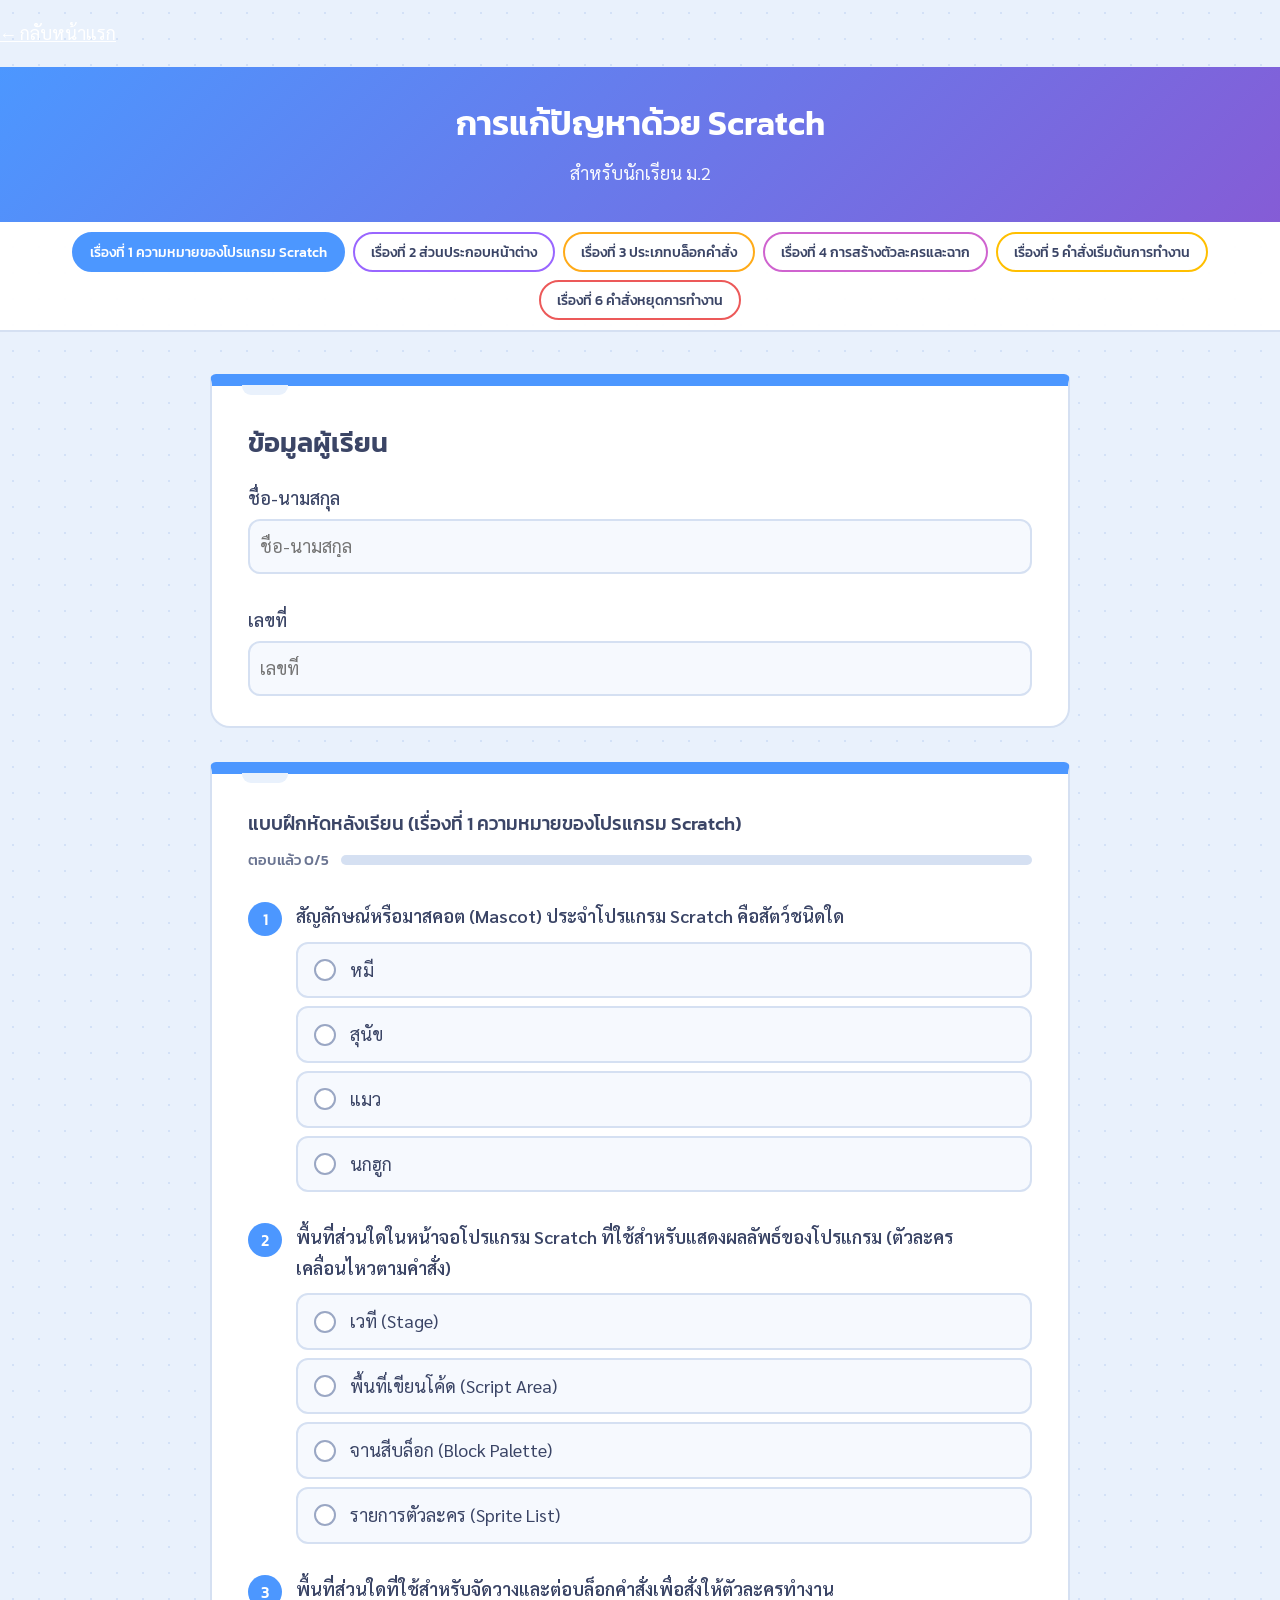
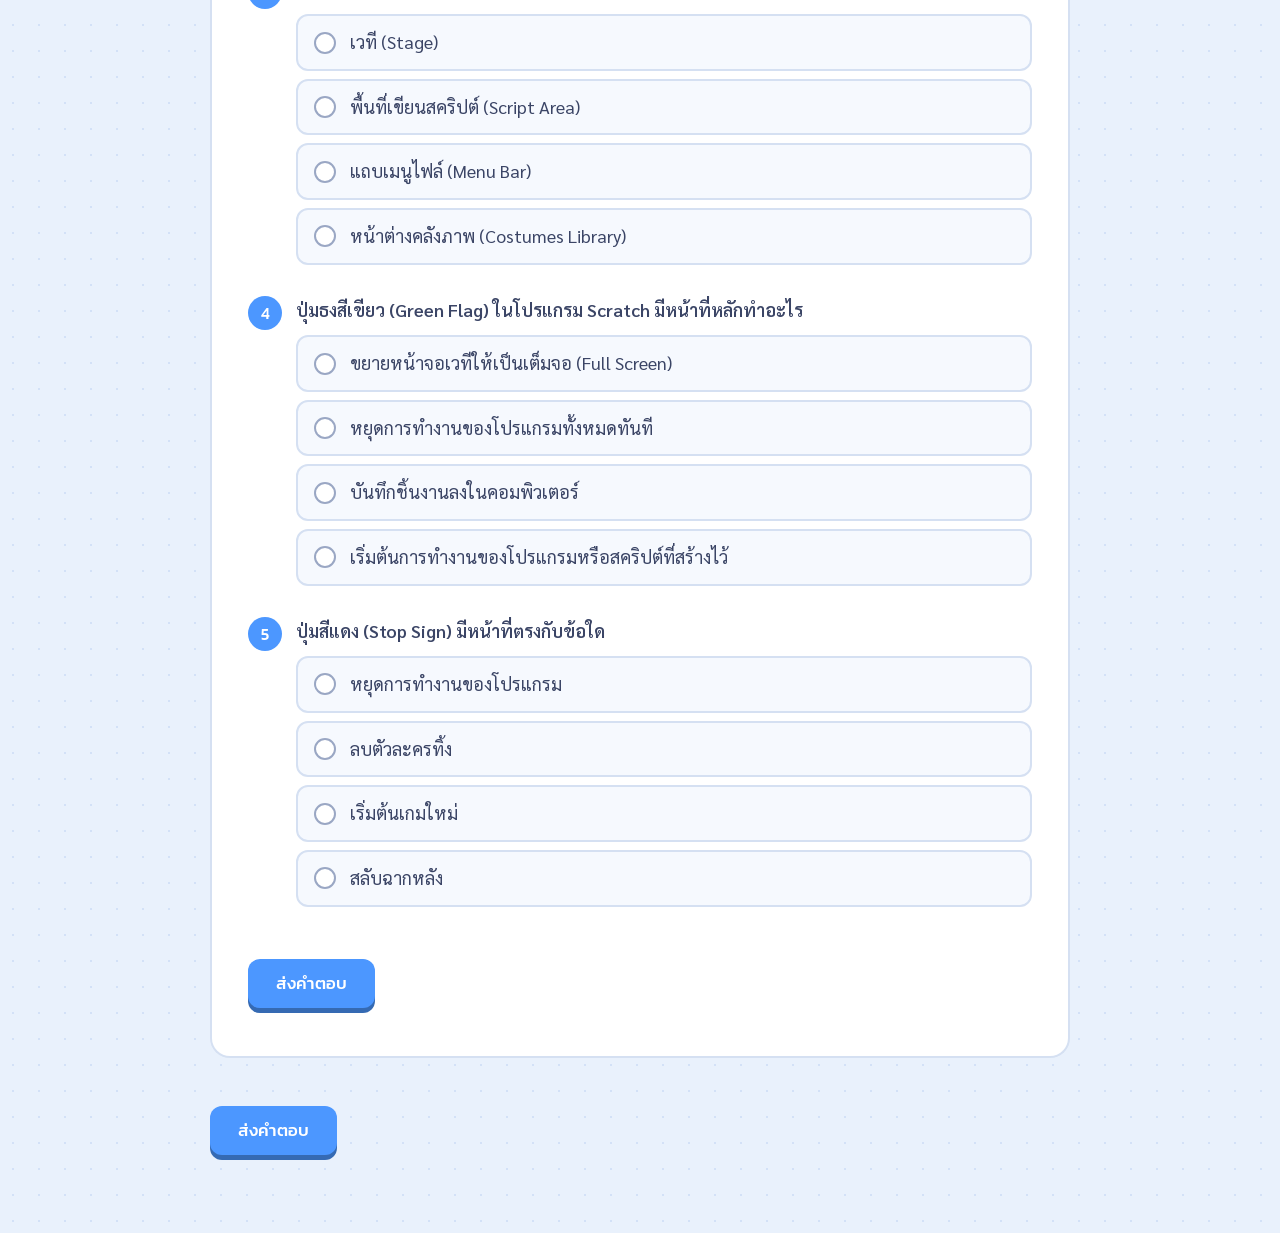
==== lesson.html @ c3e63d0b "Update lesson.html" ====
<!DOCTYPE html>
<html lang="th">
<head>
<meta charset="UTF-8">
<meta name="viewport" content="width=device-width, initial-scale=1.0">
<title>บทเรียน Scratch (เรื่องที่ 1-6)</title>
<link rel="stylesheet" href="scratch.css">
<p><a href="index.html" style="color:#fff">← กลับหน้าแรก</a></p>  
</head>
<body>

    
<header>
<h1>การแก้ปัญหาด้วย Scratch</h1>
<p>สำหรับนักเรียน ม.2 </p>
</header>

<div class="unit-nav" id="unitNav">
    <button class="unit-btn active" onclick="switchUnit(1)">เรื่องที่ 1 ความหมายของโปรแกรม Scratch</button>
    <button class="unit-btn" onclick="switchUnit(2)">เรื่องที่ 2 ส่วนประกอบหน้าต่าง</button>
    <button class="unit-btn" onclick="switchUnit(3)">เรื่องที่ 3 ประเภทบล็อกคำสั่ง</button>
    <button class="unit-btn" onclick="switchUnit(4)">เรื่องที่ 4 การสร้างตัวละครและฉาก</button>
    <button class="unit-btn" onclick="switchUnit(5)">เรื่องที่ 5 คำสั่งเริ่มต้นการทำงาน</button>
    <button class="unit-btn" onclick="switchUnit(6)">เรื่องที่ 6 คำสั่งหยุดการทำงาน</button>
</div>

<div class="container">
    <div class="card">
        <h2>ข้อมูลผู้เรียน</h2>
        <label>ชื่อ-นามสกุล</label>
        <input id="name" type="text" placeholder="ชื่อ-นามสกุล" style="width:100%;padding:10px;box-sizing:border-box;">
        <br><br>
        <label>เลขที่</label>
        <input id="number" type="number" placeholder="เลขที่" style="width:100%;padding:10px;box-sizing:border-box;">
    </div>
    
    <!-- ================= เนื้อหาบทเรียน ================= -->
    <div class="card" id="u1lesson" style="display:none;">
    <h2>เรื่องที่ 1 ความหมายของโปรแกรม Scratch</h2>
    <h3>1.1 ความหมายของโปรแกรม Scratch</h3>
    <p>Scratch (สแครทช์) คือ ภาษาโปรแกรมในรูปแบบบล็อกคำสั่ง (Block-based Programming) ที่พัฒนาโดย MIT Media Lab เหมาะสำหรับการเรียนรู้การเขียนโปรแกรมขั้นพื้นฐาน ผู้เรียนสามารถลากและวางบล็อกคำสั่งมาต่อกันเพื่อสร้างเกม ภาพเคลื่อนไหว นิทาน หรือดนตรีได้อย่างง่ายดายโดยไม่ต้องพิมพ์โค้ดคำสั่งที่ซับซ้อน</p>

    <h3>1.2 ส่วนประกอบหลักของหน้าจอ Scratch</h3>
    <p>เมื่อเข้าสู่โปรแกรม Scratch หน้าจอการทำงานหลักจะแบ่งออกเป็นส่วนสำคัญ ดังนี้:</p>
    <ul>
        <li><strong>Block Palette (จานสีบล็อก):</strong> แหล่งรวมบล็อกคำสั่งตามหมวดหมู่สีต่างๆ เช่น การเคลื่อนไหว รูปร่าง เสียง เหตุการณ์ และการควบคุม</li>
        <li><strong>Script Area (พื้นที่เขียนสคริปต์):</strong> พื้นที่สำหรับนำบล็อกคำสั่งมาวางต่อกันเพื่อสร้างชุดคำสั่งให้ตัวละครทำงาน</li>
        <li><strong>Stage (เวที):</strong> พื้นที่แสดงผลลัพธ์การทำงานของโปรแกรมตามโค้ดที่เราเขียนไว้</li>
        <li><strong>Sprite List (รายการตัวละคร):</strong> ส่วนแสดงตัวละครทั้งหมดที่ใช้งานอยู่ในโปรเจกต์ สามารถเพิ่ม ลบ หรือเลือกตัวละครเพื่อเขียนโค้ดได้</li>
    </ul>

    <h3>1.3 แนวคิดพื้นฐานในการใช้งาน</h3>
    <p>การสั่งให้ตัวละคร (Sprite) ทำงานใน Scratch เริ่มต้นจากการเลือกตัวละครและฉากหลัง จากนั้นลากบล็อกเหตุการณ์ (Events) เช่น <code>When [Green Flag] Clicked</code> มาวางเป็นจุดเริ่มต้น และนำบล็อกคำสั่งการกระทำอื่นๆ มาต่อด้านล่าง เพื่อให้โปรแกรมรันเมื่อคลิกที่ธงเขียว</p>
    </div>

    <div class="card" id="u1lesson2" style="display:none;">
    <h3>สื่อวิดีโอประกอบบทเรียน</h3>
    <p>ศึกษาเพิ่มเติมเกี่ยวกับการทำความรู้จักโปรแกรม Scratch จากวิดีโอด้านล่างนี้</p>
    <p>แถบเมนู</p>    
    <iframe width="100%" height="315" src="https://drive.google.com/file/d/1Imt_7iwK6FMS3oG3ZxiDhzzlTr-MvxZa/preview" frameborder="0" allowfullscreen></iframe>
    <p>เวที</p>
    <iframe width="100%" height="315" src="https://drive.google.com/file/d/1digzezHLLA-vFRR8dt9nXIqUPwrgjTnu/preview" frameborder="0" allowfullscreen></iframe>    
    <br><br>
    <button onclick="finishLesson(1)">เรียนจบแล้ว ไปทำแบบฝึกหัดหลังเรียน</button>
    </div>
    <!-- เรื่องที่ 1 -->
    <div id="unit1-content" class="unit-section active">
        <div class="card">
            <h3>แบบฝึกหัดหลังเรียน (เรื่องที่ 1 ความหมายของโปรแกรม Scratch)</h3>
    <p>1. สัญลักษณ์หรือมาสคอต (Mascot) ประจำโปรแกรม Scratch คือสัตว์ชนิดใด</p>
    <input type="radio" name="u1pre1" value="0"> หมี <br>
    <input type="radio" name="u1pre1" value="0"> สุนัข <br>
    <input type="radio" name="u1pre1" value="1"> แมว <br>
    <input type="radio" name="u1pre1" value="0"> นกฮูก <br>

    <p>2. พื้นที่ส่วนใดในหน้าจอโปรแกรม Scratch ที่ใช้สำหรับแสดงผลลัพธ์ของโปรแกรม (ตัวละครเคลื่อนไหวตามคำสั่ง)</p>
    <input type="radio" name="u1pre2" value="1"> เวที (Stage)<br>
    <input type="radio" name="u1pre2" value="0"> พื้นที่เขียนโค้ด (Script Area)<br>
    <input type="radio" name="u1pre2" value="0"> จานสีบล็อก (Block Palette)<br>
    <input type="radio" name="u1pre2" value="0"> รายการตัวละคร (Sprite List)<br>

    <p>3. พื้นที่ส่วนใดที่ใช้สำหรับจัดวางและต่อบล็อกคำสั่งเพื่อสั่งให้ตัวละครทำงาน</p>
    <input type="radio" name="u1pre3" value="0"> เวที (Stage)<br>
    <input type="radio" name="u1pre3" value="1"> พื้นที่เขียนสคริปต์ (Script Area)<br>
    <input type="radio" name="u1pre3" value="0"> แถบเมนูไฟล์ (Menu Bar)<br>
    <input type="radio" name="u1pre3" value="0"> หน้าต่างคลังภาพ (Costumes Library)<br>

    <p>4. ปุ่มธงสีเขียว (Green Flag) ในโปรแกรม Scratch มีหน้าที่หลักทำอะไร</p>
    <input type="radio" name="u1pre4" value="0"> ขยายหน้าจอเวทีให้เป็นเต็มจอ (Full Screen)<br>
    <input type="radio" name="u1pre4" value="0"> หยุดการทำงานของโปรแกรมทั้งหมดทันที<br>
    <input type="radio" name="u1pre4" value="0"> บันทึกชิ้นงานลงในคอมพิวเตอร์<br>
    <input type="radio" name="u1pre4" value="1"> เริ่มต้นการทำงานของโปรแกรมหรือสคริปต์ที่สร้างไว้<br>

    <p>5. ปุ่มสีแดง (Stop Sign) มีหน้าที่ตรงกับข้อใด</p>
    <input type="radio" name="u1pre5" value="1"> หยุดการทำงานของโปรแกรม<br>
    <input type="radio" name="u1pre5" value="0"> ลบตัวละครทิ้ง<br>
    <input type="radio" name="u1pre5" value="0"> เริ่มต้นเกมใหม่<br>
    <input type="radio" name="u1pre5" value="0"> สลับฉากหลัง<br>

    <br>
    <button onclick="pretest(1)">ส่งคำตอบ</button>
    <p id="u1preScore" class="result"></p>
    </div>

    <!-- ================= แบบประเมินความพึงพอใจ ================= -->
    <div class="card" id="u1survey" style="display:none;">
    <h3>แบบประเมินความพึงพอใจ</h3>
    <section>
    <h2>แบบประเมินความพึงพอใจของนักเรียน</h2>
    <form>
    <p>1. เนื้อหา บทเรียน หรือกิจกรรมบนเว็บไซต์มีความถูกต้อง ชัดเจน และตรงตามวัตถุประสงค์การเรียนรู้</p>
    <label><input type="radio" name="u1q1" value="5"> มากที่สุด</label><br>
    <label><input type="radio" name="u1q1" value="4"> มาก</label><br>
    <label><input type="radio" name="u1q1" value="3"> ปานกลาง</label><br>
    <label><input type="radio" name="u1q1" value="2"> น้อย</label><br>
    <label><input type="radio" name="u1q1" value="1"> น้อยที่สุด</label>

    <p>2. ภาษาและเนื้อหามีความเหมาะสมกับระดับชั้นของผู้เรียน</p>
    <label><input type="radio" name="u1q2" value="5"> มากที่สุด</label><br>
    <label><input type="radio" name="u1q2" value="4"> มาก</label><br>
    <label><input type="radio" name="u1q2" value="3"> ปานกลาง</label><br>
    <label><input type="radio" name="u1q2" value="2"> น้อย</label><br>
    <label><input type="radio" name="u1q2" value="1"> น้อยที่สุด</label>

    <p>3. การเรียงลำดับเนื้อหาหรือขั้นตอนบทเรียนมีความต่อเนื่อง เข้าใจง่าย ไม่สับสน</p>
    <label><input type="radio" name="u1q3" value="5"> มากที่สุด</label><br>
    <label><input type="radio" name="u1q3" value="4"> มาก</label><br>
    <label><input type="radio" name="u1q3" value="3"> ปานกลาง</label><br>
    <label><input type="radio" name="u1q3" value="2"> น้อย</label><br>
    <label><input type="radio" name="u1q3" value="1"> น้อยที่สุด</label>

    <p>4. หน้าตาเว็บไซต์ (UI) มีความสวยงาม สีสันสบายตา และดึงดูดความสนใจ</p>
    <label><input type="radio" name="u1q4" value="5"> มากที่สุด</label><br>
    <label><input type="radio" name="u1q4" value="4"> มาก</label><br>
    <label><input type="radio" name="u1q4" value="3"> ปานกลาง</label><br>
    <label><input type="radio" name="u1q4" value="2"> น้อย</label><br>
    <label><input type="radio" name="u1q4" value="1"> น้อยที่สุด</label>

    <p>5. ขนาดและรูปแบบตัวอักษรมีความอ่านง่าย ชัดเจน ทุกอุปกรณ์</p>
    <label><input type="radio" name="u1q5" value="5"> มากที่สุด</label><br>
    <label><input type="radio" name="u1q5" value="4"> มาก</label><br>
    <label><input type="radio" name="u1q5" value="3"> ปานกลาง</label><br>
    <label><input type="radio" name="u1q5" value="2"> น้อย</label><br>
    <label><input type="radio" name="u1q5" value="1"> น้อยที่สุด</label>
        
    <p>6. เมนู ปุ่มกด และลิงก์ต่างๆ ใช้งานง่าย ไม่ซับซ้อน และตอบสนองได้ดี</p>
    <label><input type="radio" name="u1q6" value="5"> มากที่สุด</label><br>
    <label><input type="radio" name="u1q6" value="4"> มาก</label><br>
    <label><input type="radio" name="u1q6" value="3"> ปานกลาง</label><br>
    <label><input type="radio" name="u1q6" value="2"> น้อย</label><br>
    <label><input type="radio" name="u1q6" value="1"> น้อยที่สุด</label>
        
    <p>7. เว็บไซต์โหลดหน้าจอได้เร็ว ลิงก์ไม่เสีย วิดีโอ/สื่อต่างๆ เล่นได้ปกติ ไม่มีอาการกระตุกหรือค้าง</p>
    <label><input type="radio" name="u1q7" value="5"> มากที่สุด</label><br>
    <label><input type="radio" name="u1q7" value="4"> มาก</label><br>
    <label><input type="radio" name="u1q7" value="3"> ปานกลาง</label><br>
    <label><input type="radio" name="u1q7" value="2"> น้อย</label><br>
    <label><input type="radio" name="u1q7" value="1"> น้อยที่สุด</label>
        
    <p>8. เว็บไซต์หรือกิจกรรมช่วยกระตุ้นความอยากเรียนรู้และทำให้ผู้เรียนสนุกสนาน</p>
    <label><input type="radio" name="u1q8" value="5"> มากที่สุด</label><br>
    <label><input type="radio" name="u1q8" value="4"> มาก</label><br>
    <label><input type="radio" name="u1q8" value="3"> ปานกลาง</label><br>
    <label><input type="radio" name="u1q8" value="2"> น้อย</label><br>
    <label><input type="radio" name="u1q8" value="1"> น้อยที่สุด</label>
        
    <p>9. ช่วยส่งเสริมทักษะการแก้ปัญหา การคิดเชิงคำนวณ หรือทักษะตามเป้าหมายของบทเรียน</p>
    <label><input type="radio" name="u1q9" value="5"> มากที่สุด</label><br>
    <label><input type="radio" name="u1q9" value="4"> มาก</label><br>
    <label><input type="radio" name="u1q9" value="3"> ปานกลาง</label><br>
    <label><input type="radio" name="u1q9" value="2"> น้อย</label><br>
    <label><input type="radio" name="u1q9" value="1"> น้อยที่สุด</label>
        
    <p>10. สามารถนำความรู้หรือทักษะที่ได้จากเว็บไซต์นี้ไปต่อยอดในการเรียน หรือการปฏิบัติจริงได้</p>
    <label><input type="radio" name="u1q10" value="5"> มากที่สุด</label><br>
    <label><input type="radio" name="u1q10" value="4"> มาก</label><br>
    <label><input type="radio" name="u1q10" value="3"> ปานกลาง</label><br>
    <label><input type="radio" name="u1q10" value="2"> น้อย</label><br>
    <label><input type="radio" name="u1q10" value="1"> น้อยที่สุด</label>
        
    <br><br>
    <button type="button" onclick="finish(1)">ส่งคำตอบ</button>
    <p id="u1finish"></p>
    </form>
    </section>
    </div>
</div>

 <!-- เนื้อหาบทเรียน -->
  <div class="card" id="u2lesson" style="display:none;">
    <h2>เรื่องที่ 2 ส่วนประกอบของหน้าต่างโปรแกรม Scratch</h2>

    <h3>2.1 แถบเมนู (Menu Bar)</h3>
    <p><strong>แถบเมนู</strong> อยู่ด้านบนสุดของโปรแกรม ประกอบด้วยเมนู <strong>File</strong> (สร้าง เปิด และบันทึกโปรเจกต์) เมนู <strong>Edit</strong> และปุ่มเปลี่ยนภาษา</p>

    <h3>2.2 เวที (Stage)</h3>
    <p><strong>เวที</strong> คือพื้นที่แสดงผลการทำงานของโปรแกรม เช่น ตัวละครเคลื่อนไหวหรือพูดโต้ตอบ ด้านบนเวทีมีปุ่มควบคุม 2 ปุ่ม</p>
    <ul>
      <li><strong>ธงสีเขียว (Green Flag)</strong>: เริ่มต้นการทำงานของโปรแกรม</li>
      <li><strong>ปุ่มวงกลมสีแดง (Stop)</strong>: หยุดการทำงานของโปรแกรมทั้งหมด</li>
    </ul>

    <h3>2.3 คลังบล็อกคำสั่ง (Block Palette)</h3>
    <p><strong>คลังบล็อกคำสั่ง</strong> อยู่ตรงกลางหน้าจอ รวบรวมบล็อกคำสั่งแยกตามหมวดหมู่ตามสี เช่น Motion, Looks, Sound, Events, Control ใช้เลือกบล็อกไปสร้างโปรแกรม</p>

    <h3>2.4 พื้นที่เขียนโค้ด (Code Area)</h3>
    <p><strong>พื้นที่เขียนโค้ด</strong> คือพื้นที่ที่ใช้ลากบล็อกคำสั่งจากคลังบล็อกมาต่อกันเพื่อสร้างชุดคำสั่งให้ตัวละครทำงาน</p>

    <h3>2.5 แท็บสำหรับจัดการตัวละคร</h3>
    <ul>
      <li><code>Code (โค้ด)</code>: เขียนชุดคำสั่ง</li>
      <li><code>Costumes (ชุดแต่งกาย)</code>: เปลี่ยนรูปร่างหน้าตาหรือวาดชุดแต่งกายใหม่ให้ตัวละคร</li>
      <li><code>Sounds (เสียง)</code>: เพิ่มหรืออัดเสียงให้ตัวละคร</li>
    </ul>

    <h3>2.6 รายการตัวละคร (Sprite List)</h3>
    <p><strong>รายการตัวละคร</strong> อยู่มุมขวาล่างของหน้าต่าง แสดงตัวละครทั้งหมดในโปรเจกต์ และใช้เลือกตัวละครที่ต้องการแก้ไข</p>

    <h3>2.7 ปุ่มเพิ่มส่วนขยาย (Extensions)</h3>
    <p>ปุ่มสัญลักษณ์ที่<strong>มุมซ้ายล่าง</strong>ของหน้าต่างโปรแกรม ใช้เพิ่มส่วนขยาย เช่น ปากกา (Pen) และข้อความเป็นเสียงพูด (Text to Speech)</p>
  </div>

  <div class="card" id="u2lesson2" style="display:none;">
    <h3>สื่อวิดีโอประกอบบทเรียน</h3>
    <p>ศึกษาเพิ่มเติมเกี่ยวกับส่วนประกอบของหน้าต่างโปรแกรม Scratch จากวิดีโอด้านล่างนี้</p>
    <iframe width="100%" height="315" src="https://www.youtube.com/embed/jXJ6r3XzqGk" frameborder="0" allowfullscreen></iframe>
    <br><br>
    <button onclick="finishLesson(2)">เรียนจบแล้ว ไปทำแบบฝึกหัดหลังเรียน</button>
  </div>
    
<div id="unit2-content" class="unit-section">
    <div class="card">
    <h3>แบบฝึกหัดหลังเรียน (เรื่องที่ 2 ส่วนประกอบของหน้าต่างโปรแกรม Scratch)</h3>
    <p>1. พื้นที่ที่ใช้ลากบล็อกคำสั่งมาต่อกันเพื่อสร้างชุดคำสั่ง เรียกว่าอะไร</p>
    <input type="radio" name="u2pre1" value="1"> พื้นที่เขียนโค้ด (Code Area)<br>
    <input type="radio" name="u2pre1" value="0"> เวที (Stage)<br>
    <input type="radio" name="u2pre1" value="0"> รายการตัวละคร (Sprite List)<br>
    <input type="radio" name="u2pre1" value="0"> แท็บเสียง (Sounds)<br>

    <p>2. หากต้องการเปลี่ยนรูปร่างหน้าตาหรือวาดชุดแต่งกายใหม่ให้ตัวละคร ต้องเลือกแท็บใด</p>
    <input type="radio" name="u2pre2" value="0"> Code (โค้ด)<br>
    <input type="radio" name="u2pre2" value="1"> Costumes (ชุดแต่งกาย)<br>
    <input type="radio" name="u2pre2" value="0"> Sounds (เสียง)<br>
    <input type="radio" name="u2pre2" value="0"> Backdrops (ฉากหลัง)<br>

    <p>3. หากต้องการเพิ่มหรืออัดเสียงให้ตัวละคร ต้องเลือกแท็บใด</p>
    <input type="radio" name="u2pre3" value="0"> Code (โค้ด)<br>
    <input type="radio" name="u2pre3" value="0"> Costumes (ชุดแต่งกาย)<br>
    <input type="radio" name="u2pre3" value="1"> Sounds (เสียง)<br>
    <input type="radio" name="u2pre3" value="0"> Extensions (ส่วนขยาย)<br>

    <p>4. ปุ่มธงสีเขียว (Green Flag) ที่อยู่เหนือเวทีมีหน้าที่อะไร</p>
    <input type="radio" name="u2pre4" value="0"> ลบตัวละครออกจากเวที<br>
    <input type="radio" name="u2pre4" value="0"> หยุดการทำงานของโปรแกรม<br>
    <input type="radio" name="u2pre4" value="0"> บันทึกโปรเจกต์ลงเครื่อง<br>
    <input type="radio" name="u2pre4" value="1"> เริ่มต้นการทำงานของโปรแกรม<br>

    <p>5. ปุ่มวงกลมสีแดง (Stop) ที่อยู่เหนือเวทีมีหน้าที่อะไร</p>
    <input type="radio" name="u2pre5" value="1"> หยุดการทำงานของโปรแกรมทั้งหมด<br>
    <input type="radio" name="u2pre5" value="0"> เริ่มการทำงานของโปรแกรม<br>
    <input type="radio" name="u2pre5" value="0"> ขยายเวทีให้เต็มจอ<br>
    <input type="radio" name="u2pre5" value="0"> เพิ่มตัวละครใหม่<br>

    <br>
    <button onclick="pretest(2)">ส่งคำตอบ</button>
    <p id="u2preScore" class="result"></p>
  </div>

  <!-- แบบประเมินความพึงพอใจ -->
  <div class="card" id="u2survey" style="display:none;">
    <h3>แบบประเมินความพึงพอใจ</h3>
    <p>1. เนื้อหา บทเรียน หรือกิจกรรมบนเว็บไซต์มีความถูกต้อง ชัดเจน และตรงตามวัตถุประสงค์การเรียนรู้</p>
    <label><input type="radio" name="u2q1" value="5"> มากที่สุด</label><br>
    <label><input type="radio" name="u2q1" value="4"> มาก</label><br>
    <label><input type="radio" name="u2q1" value="3"> ปานกลาง</label><br>
    <label><input type="radio" name="u2q1" value="2"> น้อย</label><br>
    <label><input type="radio" name="u2q1" value="1"> น้อยที่สุด</label>

    <p>2. ภาษาและเนื้อหามีความเหมาะสมกับระดับชั้นของผู้เรียน</p>
    <label><input type="radio" name="u2q2" value="5"> มากที่สุด</label><br>
    <label><input type="radio" name="u2q2" value="4"> มาก</label><br>
    <label><input type="radio" name="u2q2" value="3"> ปานกลาง</label><br>
    <label><input type="radio" name="u2q2" value="2"> น้อย</label><br>
    <label><input type="radio" name="u2q2" value="1"> น้อยที่สุด</label>

    <p>3. การเรียงลำดับเนื้อหาหรือขั้นตอนบทเรียนมีความต่อเนื่อง เข้าใจง่าย ไม่สับสน</p>
    <label><input type="radio" name="u2q3" value="5"> มากที่สุด</label><br>
    <label><input type="radio" name="u2q3" value="4"> มาก</label><br>
    <label><input type="radio" name="u2q3" value="3"> ปานกลาง</label><br>
    <label><input type="radio" name="u2q3" value="2"> น้อย</label><br>
    <label><input type="radio" name="u2q3" value="1"> น้อยที่สุด</label>

    <p>4. หน้าตาเว็บไซต์ (UI) มีความสวยงาม สีสันสบายตา และดึงดูดความสนใจ</p>
    <label><input type="radio" name="u2q4" value="5"> มากที่สุด</label><br>
    <label><input type="radio" name="u2q4" value="4"> มาก</label><br>
    <label><input type="radio" name="u2q4" value="3"> ปานกลาง</label><br>
    <label><input type="radio" name="u2q4" value="2"> น้อย</label><br>
    <label><input type="radio" name="u2q4" value="1"> น้อยที่สุด</label>

    <p>5. ขนาดและรูปแบบตัวอักษรมีความอ่านง่าย ชัดเจน ทุกอุปกรณ์</p>
    <label><input type="radio" name="u2q5" value="5"> มากที่สุด</label><br>
    <label><input type="radio" name="u2q5" value="4"> มาก</label><br>
    <label><input type="radio" name="u2q5" value="3"> ปานกลาง</label><br>
    <label><input type="radio" name="u2q5" value="2"> น้อย</label><br>
    <label><input type="radio" name="u2q5" value="1"> น้อยที่สุด</label>
        
    <p>6. เมนู ปุ่มกด และลิงก์ต่างๆ ใช้งานง่าย ไม่ซับซ้อน และตอบสนองได้ดี</p>
    <label><input type="radio" name="u2q6" value="5"> มากที่สุด</label><br>
    <label><input type="radio" name="u2q6" value="4"> มาก</label><br>
    <label><input type="radio" name="u2q6" value="3"> ปานกลาง</label><br>
    <label><input type="radio" name="u2q6" value="2"> น้อย</label><br>
    <label><input type="radio" name="u2q6" value="1"> น้อยที่สุด</label>
        
    <p>7. เว็บไซต์โหลดหน้าจอได้เร็ว ลิงก์ไม่เสีย วิดีโอ/สื่อต่างๆ เล่นได้ปกติ ไม่มีอาการกระตุกหรือค้าง</p>
    <label><input type="radio" name="u2q7" value="5"> มากที่สุด</label><br>
    <label><input type="radio" name="u2q7" value="4"> มาก</label><br>
    <label><input type="radio" name="u2q7" value="3"> ปานกลาง</label><br>
    <label><input type="radio" name="u2q7" value="2"> น้อย</label><br>
    <label><input type="radio" name="u2q7" value="1"> น้อยที่สุด</label>
        
    <p>8. เว็บไซต์หรือกิจกรรมช่วยกระตุ้นความอยากเรียนรู้และทำให้ผู้เรียนสนุกสนาน</p>
    <label><input type="radio" name="u2q8" value="5"> มากที่สุด</label><br>
    <label><input type="radio" name="u2q8" value="4"> มาก</label><br>
    <label><input type="radio" name="u2q8" value="3"> ปานกลาง</label><br>
    <label><input type="radio" name="u2q8" value="2"> น้อย</label><br>
    <label><input type="radio" name="u2q8" value="1"> น้อยที่สุด</label>
        
    <p>9. ช่วยส่งเสริมทักษะการแก้ปัญหา การคิดเชิงคำนวณ หรือทักษะตามเป้าหมายของบทเรียน</p>
    <label><input type="radio" name="u2q9" value="5"> มากที่สุด</label><br>
    <label><input type="radio" name="u2q9" value="4"> มาก</label><br>
    <label><input type="radio" name="u2q9" value="3"> ปานกลาง</label><br>
    <label><input type="radio" name="u2q9" value="2"> น้อย</label><br>
    <label><input type="radio" name="u2q9" value="1"> น้อยที่สุด</label>
        
    <p>10. สามารถนำความรู้หรือทักษะที่ได้จากเว็บไซต์นี้ไปต่อยอดในการเรียน หรือการปฏิบัติจริงได้</p>
    <label><input type="radio" name="u2q10" value="5"> มากที่สุด</label><br>
    <label><input type="radio" name="u2q10" value="4"> มาก</label><br>
    <label><input type="radio" name="u2q10" value="3"> ปานกลาง</label><br>
    <label><input type="radio" name="u2q10" value="2"> น้อย</label><br>
    <label><input type="radio" name="u2q10" value="1"> น้อยที่สุด</label>
      
    <br><br>
    <button type="button" onclick="finish(2)">ส่งคำตอบ</button>
    <p id="u2finish"></p>
  </div>
</div>

  <!-- เนื้อหาบทเรียน เรื่องที่ 3 -->
  <div class="card" id="u3lesson" style="display:none;">
    <h2>เรื่องที่ 3 ประเภทของบล็อกคำสั่ง</h2>
    <h3>3.1 ความหมายของคำสั่งควบคุมการทำงาน</h3>
    <p>กลุ่มคำสั่งควบคุม (Control Blocks) เป็นบล็อกคำสั่งที่มีสีส้ม ใช้สำหรับควบคุมลำดับการทำงานของโปรแกรม การสร้างเงื่อนไขทางเลือก การทำซ้ำ (Loop) รวมถึงการจัดการเวลาและการหยุดการทำงาน เพื่อให้โปรแกรมเป็นไปตามตรรกะที่ต้องการ</p>

    <h3>3.2 คำสั่งเริ่มต้นการทำงาน (When Green Flag Clicked)</h3>
    <p>เป็นคำสั่งเหตุการณ์ (Events - สีน้ำตาลอ่อน/ส้มอมเหลือง) ที่ทำหน้าที่เป็นจุดเริ่มต้นหลักของโปรแกรม เมื่อผู้ใช้คลิกที่สัญลักษณ์ธงเขียวที่มุมบนของเวที ชุดคำสั่งที่ต่ออยู่ด้านล่างจะเริ่มทำงานทันที</p>

    <h3>3.3 คำสั่งการทำซ้ำ (Loop)</h3>
    <p>ใช้สำหรับสั่งให้บล็อกคำสั่งภายในทำงานซ้ำๆ กันหลายครั้ง ช่วยลดความซ้ำซ้อนในการต่อบล็อก คำสั่งที่นิยมใช้ ได้แก่ <code>repeat ( )</code> สำหรับทำซ้ำตามจำนวนครั้งที่กำหนด และ <code>forever</code> สำหรับทำซ้ำไม่รู้จบ</p>

    <h3>3.4 คำสั่งการหน่วงเวลา (Wait)</h3>
    <p>ใช้คำสั่ง <code>wait ( ) secs</code> เพื่อหน่วงเวลาหรือหยุดรอการทำงานตามระยะเวลาที่เป็นวินาทีที่กำหนด ช่วยให้การแสดงผลแอนิเมชันหรือขั้นตอนการทำงานมีความราบรื่นและดูเป็นธรรมชาติมากขึ้น</p>

    <h3>3.5 การใช้คำสั่งหยุดการทำงาน (Stop)</h3>
    <p>ใช้บล็อก <code>stop ( )</code> เพื่อยุติการทำงานของโปรแกรม สามารถเลือกรูปแบบการหยุดได้ เช่น หยุดสคริปต์ทั้งหมด (all) หรือหยุดเฉพาะสคริปต์นี้ (this script) เพื่อควบคุมการจบการทำงานของตัวละครหรือเกมได้อย่างแม่นยำ</p>
  </div>

  <div class="card" id="u3lesson2" style="display:none;">
    <h3>สื่อวิดีโอประกอบบทเรียน</h3>
    <p>ศึกษาเพิ่มเติมเกี่ยวกับการควบคุมการทำงานในโปรแกรม Scratch จากวิดีโอด้านล่างนี้</p>
    <iframe width="100%" height="315" src="https://drive.google.com/file/d/106OaKeZKA3GroDymr2g3XmhPMA4vbR1I/preview" frameborder="0" allowfullscreen></iframe>
    <br><br>
    <button onclick="finishLesson(3)">เรียนจบแล้ว ไปทำแบบฝึกหัดหลังเรียน</button>
  </div>

    <button onclick="posttest(3)">ส่งคำตอบ</button>
   <p id="u3postScore" class="result"></p>
  </div>
    
<div id="unit3-content" class="unit-section">
  <!-- แบบฝึกหัดหลังเรียน เรื่องที่ 3 -->
  <div class="card">
    <h3>แบบฝึกหัดหลังเรียน (เรื่องที่ 3 ประเภทของบล็อกคำสั่ง)</h3>
    <p>1. หมวดหมู่บล็อกคำสั่งควบคุม (Control) ในโปรแกรม Scratch มีลักษณะและหน้าที่เด่นอย่างไร</p>
    <input type="radio" name="u3pre1" value="1"> ใช้สำหรับควบคุมลำดับการทำงาน เงื่อนไข และการทำซ้ำของโปรแกรม<br>
    <input type="radio" name="u3pre1" value="0"> ใช้สำหรับเปลี่ยนสีชุดตัวละครและฉากหลัง<br>
    <input type="radio" name="u3pre1" value="0"> ใช้สำหรับคำนวณทางคณิตศาสตร์และตัวเลข<br>
    <input type="radio" name="u3pre1" value="0"> ใช้สำหรับบันทึกเสียงและดนตรีประกอบ<br>

    <p>2. บล็อกคำสั่งเริ่มต้นการทำงานเมื่อคลิกธงเขียว (When Green Flag Clicked) อยู่ในหมวดหมู่ใด</p>
    <input type="radio" name="u3pre2" value="0"> Control (ควบคุม)<br>
    <input type="radio" name="u3pre2" value="1"> Events (เหตุการณ์)<br>
    <input type="radio" name="u3pre2" value="0"> Motion (การเคลื่อนไหว)<br>
    <input type="radio" name="u3pre2" value="0"> Looks (รูปร่าง)<br>

    <p>3. ข้อใดคือประโยชน์ของการใช้บล็อกการหน่วงเวลา (Wait)</p>
    <input type="radio" name="u3pre3" value="0"> ช่วยลดขนาดไฟล์ของโปรเจกต์ Scratch<br>
    <input type="radio" name="u3pre3" value="0"> ช่วยเพิ่มความเร็วในการประมวลผลของโค้ดให้สูงขึ้น<br>
    <input type="radio" name="u3pre3" value="1"> ช่วยให้การแสดงผลแอนิเมชันหรือเหตุการณ์มีความต่อเนื่องและไม่เร็วเกินไป<br>
    <input type="radio" name="u3pre3" value="0"> ทำให้ไม่ต้องใช้บล็อกคำสั่งการเคลื่อนไหว<br>

    <p>4. หากต้องการหยุดการทำงานของสคริปต์เฉพาะตัวละครนี้หรือหยุดทั้งหมด ต้องใช้กลุ่มคำสั่งใด</p>
    <input type="radio" name="u3pre4" value="0"> green flag clicked<br>
    <input type="radio" name="u3pre4" value="0"> wait ( ) secs<br>
    <input type="radio" name="u3pre4" value="0"> repeat until<br>
    <input type="radio" name="u3pre4" value="1"> stop (all / this script)<br>

    <p>5. หากต้องการให้ตัวละครเดินไปข้างหน้า 10 ก้าว สลับกับการหยุดรอ 1 วินาที วนซ้ำแบบนี้ไปเรื่อยๆ ควรเลือกใช้บล็อกใดร่วมกัน</p>
    <input type="radio" name="u3pre5" value="1"> forever, move steps, และ wait secs<br>
    <input type="radio" name="u3pre5" value="0"> stop all และ go to x y<br>
    <input type="radio" name="u3pre5" value="0"> turn degrees และ say for secs<br>
    <input type="radio" name="u3pre5" value="0"> point in direction และ set size<br>
    <br>
      
    <button onclick="pretest(3)">ส่งคำตอบ</button>
    <p id="u3preScore" class="result"></p>
  </div>

  <!-- แบบประเมินความพึงพอใจ เรื่องที่ 3 -->
  <div class="card" id="u3survey" style="display:none;">
    <h3>แบบประเมินความพึงพอใจ (เรื่องที่ 3)</h3>
    <p>1. เนื้อหา บทเรียน หรือกิจกรรมบนเว็บไซต์มีความถูกต้อง ชัดเจน และตรงตามวัตถุประสงค์การเรียนรู้</p>
    <label><input type="radio" name="u3q1" value="5"> มากที่สุด</label><br>
    <label><input type="radio" name="u3q1" value="4"> มาก</label><br>
    <label><input type="radio" name="u3q1" value="3"> ปานกลาง</label><br>
    <label><input type="radio" name="u3q1" value="2"> น้อย</label><br>
    <label><input type="radio" name="u3q1" value="1"> น้อยที่สุด</label>

    <p>2. ภาษาและเนื้อหามีความเหมาะสมกับระดับชั้นของผู้เรียน</p>
    <label><input type="radio" name="u3q2" value="5"> มากที่สุด</label><br>
    <label><input type="radio" name="u3q2" value="4"> มาก</label><br>
    <label><input type="radio" name="u3q2" value="3"> ปานกลาง</label><br>
    <label><input type="radio" name="u3q2" value="2"> น้อย</label><br>
    <label><input type="radio" name="u3q2" value="1"> น้อยที่สุด</label>

    <p>3. การเรียงลำดับเนื้อหาหรือขั้นตอนบทเรียนมีความต่อเนื่อง เข้าใจง่าย ไม่สับสน</p>
    <label><input type="radio" name="u3q3" value="5"> มากที่สุด</label><br>
    <label><input type="radio" name="u3q3" value="4"> มาก</label><br>
    <label><input type="radio" name="u3q3" value="3"> ปานกลาง</label><br>
    <label><input type="radio" name="u3q3" value="2"> น้อย</label><br>
    <label><input type="radio" name="u3q3" value="1"> น้อยที่สุด</label>

    <p>4. หน้าตาเว็บไซต์ (UI) มีความสวยงาม สีสันสบายตา และดึงดูดความสนใจ</p>
    <label><input type="radio" name="u3q4" value="5"> มากที่สุด</label><br>
    <label><input type="radio" name="u3q4" value="4"> มาก</label><br>
    <label><input type="radio" name="u3q4" value="3"> ปานกลาง</label><br>
    <label><input type="radio" name="u3q4" value="2"> น้อย</label><br>
    <label><input type="radio" name="u3q4" value="1"> น้อยที่สุด</label>

    <p>5. ขนาดและรูปแบบตัวอักษรมีความอ่านง่าย ชัดเจน ทุกอุปกรณ์</p>
    <label><input type="radio" name="u3q5" value="5"> มากที่สุด</label><br>
    <label><input type="radio" name="u3q5" value="4"> มาก</label><br>
    <label><input type="radio" name="u3q5" value="3"> ปานกลาง</label><br>
    <label><input type="radio" name="u3q5" value="2"> น้อย</label><br>
    <label><input type="radio" name="u3q5" value="1"> น้อยที่สุด</label>
        
    <p>6. เมนู ปุ่มกด และลิงก์ต่างๆ ใช้งานง่าย ไม่ซับซ้อน และตอบสนองได้ดี</p>
    <label><input type="radio" name="u3q6" value="5"> มากที่สุด</label><br>
    <label><input type="radio" name="u3q6" value="4"> มาก</label><br>
    <label><input type="radio" name="u3q6" value="3"> ปานกลาง</label><br>
    <label><input type="radio" name="u3q6" value="2"> น้อย</label><br>
    <label><input type="radio" name="u3q6" value="1"> น้อยที่สุด</label>
        
    <p>7. เว็บไซต์โหลดหน้าจอได้เร็ว ลิงก์ไม่เสีย วิดีโอ/สื่อต่างๆ เล่นได้ปกติ ไม่มีอาการกระตุกหรือค้าง</p>
    <label><input type="radio" name="u3q7" value="5"> มากที่สุด</label><br>
    <label><input type="radio" name="u3q7" value="4"> มาก</label><br>
    <label><input type="radio" name="u3q7" value="3"> ปานกลาง</label><br>
    <label><input type="radio" name="u3q7" value="2"> น้อย</label><br>
    <label><input type="radio" name="u3q7" value="1"> น้อยที่สุด</label>
        
    <p>8. เว็บไซต์หรือกิจกรรมช่วยกระตุ้นความอยากเรียนรู้และทำให้ผู้เรียนสนุกสนาน</p>
    <label><input type="radio" name="u3q8" value="5"> มากที่สุด</label><br>
    <label><input type="radio" name="u3q8" value="4"> มาก</label><br>
    <label><input type="radio" name="u3q8" value="3"> ปานกลาง</label><br>
    <label><input type="radio" name="u3q8" value="2"> น้อย</label><br>
    <label><input type="radio" name="u3q8" value="1"> น้อยที่สุด</label>
        
    <p>9. ช่วยส่งเสริมทักษะการแก้ปัญหา การคิดเชิงคำนวณ หรือทักษะตามเป้าหมายของบทเรียน</p>
    <label><input type="radio" name="u3q9" value="5"> มากที่สุด</label><br>
    <label><input type="radio" name="u3q9" value="4"> มาก</label><br>
    <label><input type="radio" name="u3q9" value="3"> ปานกลาง</label><br>
    <label><input type="radio" name="u3q9" value="2"> น้อย</label><br>
    <label><input type="radio" name="u3q9" value="1"> น้อยที่สุด</label>
        
    <p>10. สามารถนำความรู้หรือทักษะที่ได้จากเว็บไซต์นี้ไปต่อยอดในการเรียน หรือการปฏิบัติจริงได้</p>
    <label><input type="radio" name="u3q10" value="5"> มากที่สุด</label><br>
    <label><input type="radio" name="u3q10" value="4"> มาก</label><br>
    <label><input type="radio" name="u3q10" value="3"> ปานกลาง</label><br>
    <label><input type="radio" name="u3q10" value="2"> น้อย</label><br>
    <label><input type="radio" name="u3q10" value="1"> น้อยที่สุด</label>
    <br><br>
    <button type="button" onclick="finish(3)">ส่งคำตอบ</button>
    <p id="u3finish"></p>
  </div>
</div>

<div id="unit4-content" class="unit-section">
        <div class="card">
    <h3>แบบฝึกหัดเรียน (เรื่องที่ 4 การสร้างตัวละคร (Sprite) และฉาก (Stage))</h3>
    <p>1. ข้อใดให้ความหมายของ "ตัวละคร (Sprite)" ในโปรแกรม Scratch ได้ถูกต้องที่สุด</p>
    <input type="radio" name="u4pre1" value="1"> วัตถุหรือตัวละครที่อยู่บนเวทีและสามารถสั่งให้ทำงานด้วยบล็อกคำสั่งได้<br>
    <input type="radio" name="u4pre1" value="0"> ภาพพื้นหลังของเวทีที่ไม่สามารถเคลื่อนที่ได้<br>
    <input type="radio" name="u4pre1" value="0"> บล็อกคำสั่งสำหรับบันทึกเสียงพูด<br>
    <input type="radio" name="u4pre1" value="0"> แถบเมนูด้านบนของโปรแกรม<br>

    <p>2. หากต้องการเพิ่มตัวละครใหม่ในโปรแกรม Scratch ต้องคลิกปุ่มเลือกตัวละครที่บริเวณใด</p>
    <input type="radio" name="u4pre2" value="0"> แถบเมนูด้านบนสุด<br>
    <input type="radio" name="u4pre2" value="1"> รายการตัวละคร (Sprite List) มุมขวาล่าง<br>
    <input type="radio" name="u4pre2" value="0"> คลังบล็อกคำสั่ง (Block Palette)<br>
    <input type="radio" name="u4pre2" value="0"> ปุ่มธงสีเขียวเหนือเวที<br>

    <p>3. วิธีใดต่อไปนี้ไม่ใช่วิธีการสร้างตัวละครใหม่ใน Scratch</p>
    <input type="radio" name="u4pre3" value="0"> วาดตัวละครเอง (Paint)<br>
    <input type="radio" name="u4pre3" value="0"> เลือกจากคลังตัวละคร (Choose a Sprite)<br>
    <input type="radio" name="u4pre3" value="1"> พิมพ์ชื่อตัวละครลงในบล็อก Motion<br>
    <input type="radio" name="u4pre3" value="0"> อัปโหลดรูปภาพจากเครื่อง (Upload Sprite)<br>

    <p>4. หากต้องการเปลี่ยนรูปร่างหน้าตาของตัวละคร ต้องเลือกแท็บใด</p>
    <input type="radio" name="u4pre4" value="0"> Extensions (ส่วนขยาย)<br>
    <input type="radio" name="u4pre4" value="0"> Code (โค้ด)<br>
    <input type="radio" name="u4pre4" value="0"> Sounds (เสียง)<br>
    <input type="radio" name="u4pre4" value="1"> Costumes (ชุดแต่งกาย)<br>

    <p>5. หากต้องการลบตัวละครที่ไม่ใช้งานออกจากโปรเจกต์ ควรทำอย่างไร</p>
    <input type="radio" name="u4pre5" value="1"> คลิกขวาที่ตัวละครในรายการตัวละครแล้วเลือก delete หรือกดสัญลักษณ์ถังขยะ<br>
    <input type="radio" name="u4pre5" value="0"> กดปุ่มวงกลมสีแดง (Stop)<br>
    <input type="radio" name="u4pre5" value="0"> ปิดโปรแกรม Scratch แล้วเปิดใหม่<br>
    <input type="radio" name="u4pre5" value="0"> ลากบล็อกคำสั่งไปวางทับตัวละคร<br>

    <br>
    <button onclick="pretest(4)">ส่งคำตอบ</button>
    <p id="u4preScore" class="result"></p>
</div>

    <!-- ================= เนื้อหาบทเรียน ================= -->
<div class="card" id="u4lesson" style="display:none;">
    <h2>เรื่องที่ 4 การสร้างตัวละคร (Sprite) และฉาก (Stage)</h2>

    <h3>4.1 ความหมายของตัวละคร (Sprite)</h3>
    <p>ตัวละคร (Sprite) คือ วัตถุหรือตัวละครที่อยู่บนเวทีของโปรแกรม Scratch สามารถเคลื่อนที่ เปลี่ยนรูปร่าง ส่งเสียง และทำงานตามที่เราสั่งด้วยบล็อกคำสั่งได้ ในหนึ่งโปรเจกต์สามารถมีตัวละครได้หลายตัว และตัวละครแต่ละตัวจะมีชุดคำสั่งเป็นของตัวเอง</p>

    <h3>4.2 การเพิ่มตัวละครใหม่</h3>
    <p>การเพิ่มตัวละครทำได้โดยคลิกปุ่มเลือกตัวละครที่ <strong>รายการตัวละคร (Sprite List)</strong> มุมขวาล่างของหน้าต่าง มี 4 วิธี ได้แก่</p>
    <ul>
      <li><strong>Choose a Sprite</strong>: เลือกตัวละครสำเร็จรูปจากคลังตัวละคร</li>
      <li><strong>Paint</strong>: วาดตัวละครขึ้นมาเอง</li>
      <li><strong>Surprise</strong>: สุ่มตัวละครจากคลัง</li>
      <li><strong>Upload Sprite</strong>: อัปโหลดรูปภาพจากเครื่องคอมพิวเตอร์มาใช้เป็นตัวละคร</li>
    </ul>

    <h3>4.3 การเปลี่ยนรูปร่างและการลบตัวละคร</h3>
    <p>หากต้องการเปลี่ยนรูปร่างหน้าตาของตัวละคร ให้เลือกแท็บ <strong>Costumes (ชุดแต่งกาย)</strong> เพื่อวาดแก้ไขหรือเพิ่มชุดแต่งกายใหม่ ตัวละครหนึ่งตัวมีได้หลายชุดแต่งกาย และใช้บล็อก <code>next costume</code> เพื่อสลับไปชุดถัดไป ทำให้ตัวละครดูเหมือนมีท่าทางเคลื่อนไหว</p>
    <p>หากต้องการลบตัวละครที่ไม่ใช้งาน ให้คลิกขวาที่ตัวละครในรายการตัวละครแล้วเลือก <strong>delete</strong> หรือกดสัญลักษณ์ถังขยะที่มุมของตัวละคร</p>

    <h3>4.4 ความหมายของฉาก (Stage)</h3>
    <p>ฉาก (Stage) คือ พื้นที่แสดงผลและเป็นฉากหลังของตัวละครในโปรเจกต์ ทุกโปรเจกต์มีฉากอยู่แล้ว 1 ฉาก ไม่ต้องสร้างเพิ่ม</p>

    <h3>4.5 การเปลี่ยนฉากหลัง</h3>
    <p>เมื่อคลิกที่ฉาก (Stage) แล้วเลือกแท็บ <strong>Backdrops (ฉากหลัง)</strong> จะสามารถเลือก วาด หรืออัปโหลดภาพฉากหลังได้ และสามารถใช้บล็อก <code>next backdrop</code> เพื่อเปลี่ยนไปยังฉากหลังภาพถัดไป</p>

    <h3>4.6 ความแตกต่างระหว่างตัวละครกับฉาก</h3>
    <ul>
      <li><strong>ตัวละคร (Sprite)</strong>: เคลื่อนที่ได้ มีบล็อก Motion เพิ่มได้หลายตัว และใช้แท็บ Costumes</li>
      <li><strong>ฉาก (Stage)</strong>: ไม่สามารถเคลื่อนที่ได้ ไม่มีบล็อก Motion มีได้ 1 ฉากต่อโปรเจกต์ (แต่มีฉากหลังได้หลายภาพ) และใช้แท็บ Backdrops</li>
    </ul>
</div>

<div class="card" id="u4lesson2" style="display:none;">
    <h3>สื่อวิดีโอประกอบบทเรียน</h3>
    <p>ศึกษาเพิ่มเติมเกี่ยวกับการสร้างตัวละครและฉากในโปรแกรม Scratch จากวิดีโอด้านล่างนี้</p>
    <iframe width="100%" height="315" src="https://www.youtube.com/embed/jXJ6r3XzqGk" frameborder="0" allowfullscreen></iframe>
    <br><br>
    <button onclick="finishLesson(4)">เรียนจบแล้ว ไปทำแบบฝึกหัดหลังเรียน</button>
</div>

    <button onclick="posttest(4)">ส่งคำตอบ</button>
    <p id="u4postScore" class="result"></p>
</div>

    <!-- ================= แบบประเมินความพึงพอใจ ================= -->
<div class="card" id="u4survey" style="display:none;">
    <h3>แบบประเมินความพึงพอใจ</h3>
    <section>
    <h2>แบบประเมินความพึงพอใจของนักเรียน</h2>
    <form>
    <p>1. เนื้อหา บทเรียน หรือกิจกรรมบนเว็บไซต์มีความถูกต้อง ชัดเจน และตรงตามวัตถุประสงค์การเรียนรู้</p>
    <label><input type="radio" name="u4q1" value="5"> มากที่สุด</label><br>
    <label><input type="radio" name="u4q1" value="4"> มาก</label><br>
    <label><input type="radio" name="u4q1" value="3"> ปานกลาง</label><br>
    <label><input type="radio" name="u4q1" value="2"> น้อย</label><br>
    <label><input type="radio" name="u4q1" value="1"> น้อยที่สุด</label>

    <p>2. ภาษาและเนื้อหามีความเหมาะสมกับระดับชั้นของผู้เรียน</p>
    <label><input type="radio" name="u4q2" value="5"> มากที่สุด</label><br>
    <label><input type="radio" name="u4q2" value="4"> มาก</label><br>
    <label><input type="radio" name="u4q2" value="3"> ปานกลาง</label><br>
    <label><input type="radio" name="u4q2" value="2"> น้อย</label><br>
    <label><input type="radio" name="u4q2" value="1"> น้อยที่สุด</label>

    <p>3. การเรียงลำดับเนื้อหาหรือขั้นตอนบทเรียนมีความต่อเนื่อง เข้าใจง่าย ไม่สับสน</p>
    <label><input type="radio" name="u4q3" value="5"> มากที่สุด</label><br>
    <label><input type="radio" name="u4q3" value="4"> มาก</label><br>
    <label><input type="radio" name="u4q3" value="3"> ปานกลาง</label><br>
    <label><input type="radio" name="u4q3" value="2"> น้อย</label><br>
    <label><input type="radio" name="u4q3" value="1"> น้อยที่สุด</label>

    <p>4. หน้าตาเว็บไซต์ (UI) มีความสวยงาม สีสันสบายตา และดึงดูดความสนใจ</p>
    <label><input type="radio" name="u4q4" value="5"> มากที่สุด</label><br>
    <label><input type="radio" name="u4q4" value="4"> มาก</label><br>
    <label><input type="radio" name="u4q4" value="3"> ปานกลาง</label><br>
    <label><input type="radio" name="u4q4" value="2"> น้อย</label><br>
    <label><input type="radio" name="u4q4" value="1"> น้อยที่สุด</label>

    <p>5. ขนาดและรูปแบบตัวอักษรมีความอ่านง่าย ชัดเจน ทุกอุปกรณ์</p>
    <label><input type="radio" name="u4q5" value="5"> มากที่สุด</label><br>
    <label><input type="radio" name="u4q5" value="4"> มาก</label><br>
    <label><input type="radio" name="u4q5" value="3"> ปานกลาง</label><br>
    <label><input type="radio" name="u4q5" value="2"> น้อย</label><br>
    <label><input type="radio" name="u4q5" value="1"> น้อยที่สุด</label>
        
    <p>6. เมนู ปุ่มกด และลิงก์ต่างๆ ใช้งานง่าย ไม่ซับซ้อน และตอบสนองได้ดี</p>
    <label><input type="radio" name="u4q6" value="5"> มากที่สุด</label><br>
    <label><input type="radio" name="u4q6" value="4"> มาก</label><br>
    <label><input type="radio" name="u4q6" value="3"> ปานกลาง</label><br>
    <label><input type="radio" name="u4q6" value="2"> น้อย</label><br>
    <label><input type="radio" name="u4q6" value="1"> น้อยที่สุด</label>
        
    <p>7. เว็บไซต์โหลดหน้าจอได้เร็ว ลิงก์ไม่เสีย วิดีโอ/สื่อต่างๆ เล่นได้ปกติ ไม่มีอาการกระตุกหรือค้าง</p>
    <label><input type="radio" name="u4q7" value="5"> มากที่สุด</label><br>
    <label><input type="radio" name="u4q7" value="4"> มาก</label><br>
    <label><input type="radio" name="u4q7" value="3"> ปานกลาง</label><br>
    <label><input type="radio" name="u4q7" value="2"> น้อย</label><br>
    <label><input type="radio" name="u4q7" value="1"> น้อยที่สุด</label>
        
    <p>8. เว็บไซต์หรือกิจกรรมช่วยกระตุ้นความอยากเรียนรู้และทำให้ผู้เรียนสนุกสนาน</p>
    <label><input type="radio" name="u4q8" value="5"> มากที่สุด</label><br>
    <label><input type="radio" name="u4q8" value="4"> มาก</label><br>
    <label><input type="radio" name="u4q8" value="3"> ปานกลาง</label><br>
    <label><input type="radio" name="u4q8" value="2"> น้อย</label><br>
    <label><input type="radio" name="u4q8" value="1"> น้อยที่สุด</label>
        
    <p>9. ช่วยส่งเสริมทักษะการแก้ปัญหา การคิดเชิงคำนวณ หรือทักษะตามเป้าหมายของบทเรียน</p>
    <label><input type="radio" name="u4q9" value="5"> มากที่สุด</label><br>
    <label><input type="radio" name="u4q9" value="4"> มาก</label><br>
    <label><input type="radio" name="u4q9" value="3"> ปานกลาง</label><br>
    <label><input type="radio" name="u4q9" value="2"> น้อย</label><br>
    <label><input type="radio" name="u4q9" value="1"> น้อยที่สุด</label>
        
    <p>10. สามารถนำความรู้หรือทักษะที่ได้จากเว็บไซต์นี้ไปต่อยอดในการเรียน หรือการปฏิบัติจริงได้</p>
    <label><input type="radio" name="u4q10" value="5"> มากที่สุด</label><br>
    <label><input type="radio" name="u4q10" value="4"> มาก</label><br>
    <label><input type="radio" name="u4q10" value="3"> ปานกลาง</label><br>
    <label><input type="radio" name="u4q10" value="2"> น้อย</label><br>
    <label><input type="radio" name="u4q10" value="1"> น้อยที่สุด</label>

    <br><br>
    <button type="button" onclick="finish(4)">ส่งคำตอบ</button>
    <p id="u4finish"></p>
    </form>
    </section>
    </div>
</div>

<div id="unit5-content" class="unit-section">
    <div class="card">
        <h3>แบบฝึกหัดหลังเรียน (เรื่องที่ 5 คำสั่งเริ่มต้นการทำงาน )</h3>

        <p>1. ข้อใดให้ความหมายของ "คำสั่งเริ่มต้นการทำงาน" ในโปรแกรม Scratch ได้ถูกต้องที่สุด</p>
        <input type="radio" name="u5pre1" value="1"> บล็อกที่กำหนดว่าชุดคำสั่งจะเริ่มทำงานเมื่อเกิดเหตุการณ์ใดเหตุการณ์หนึ่ง<br>
        <input type="radio" name="u5pre1" value="0"> บล็อกสำหรับวนซ้ำคำสั่งเดิมหลายรอบ<br>
        <input type="radio" name="u5pre1" value="0"> บล็อกสำหรับสร้างตัวแปรเก็บคะแนน<br>
        <input type="radio" name="u5pre1" value="0"> บล็อกสำหรับหยุดการทำงานของโปรแกรมทั้งหมด<br>

        <p>2. บล็อกคำสั่งเริ่มต้นการทำงานใน Scratch อยู่ในหมวดบล็อกใด</p>
        <input type="radio" name="u5pre2" value="0"> Motion (การเคลื่อนไหว)<br>
        <input type="radio" name="u5pre2" value="1"> Events (เหตุการณ์)<br>
        <input type="radio" name="u5pre2" value="0"> Operators (ตัวดำเนินการ)<br>
        <input type="radio" name="u5pre2" value="0"> Variables (ตัวแปร)<br>

        <p>3. บล็อกคำสั่งเริ่มต้นการทำงานมีรูปร่างลักษณะอย่างไร</p>
        <input type="radio" name="u5pre3" value="0"> รูปวงกลมมน ใช้ใส่ตัวเลข<br>
        <input type="radio" name="u5pre3" value="0"> รูปหกเหลี่ยม ใช้ใส่ในช่องเงื่อนไข<br>
        <input type="radio" name="u5pre3" value="1"> ส่วนบนโค้งมน (หมวก) ใช้วางเป็นบล็อกแรกของชุดคำสั่ง ไม่สามารถต่อจากบล็อกอื่นด้านบนได้<br>
        <input type="radio" name="u5pre3" value="0"> สี่เหลี่ยมเรียบ ต่อได้ทั้งด้านบนและด้านล่าง<br>

        <p>4. หากต้องการให้ตัวละครเริ่มเคลื่อนที่เมื่อกดปุ่มลูกศรขวาบนแป้นพิมพ์ ต้องใช้บล็อกใด</p>
        <input type="radio" name="u5pre4" value="0"> broadcast [message1 v]<br>
        <input type="radio" name="u5pre4" value="0"> when green flag clicked<br>
        <input type="radio" name="u5pre4" value="0"> when this sprite clicked<br>
        <input type="radio" name="u5pre4" value="1"> when [right arrow v] key pressed<br>

        <p>5. บล็อก when [space v] key pressed สามารถเปลี่ยนปุ่มที่ใช้เริ่มการทำงานได้อย่างไร</p>
        <input type="radio" name="u5pre5" value="1"> คลิกที่เมนูแบบเลื่อนลงในบล็อกเพื่อเลือกปุ่มที่ต้องการ<br>
        <input type="radio" name="u5pre5" value="0"> ต้องลบบล็อกแล้วสร้างใหม่เท่านั้น<br>
        <input type="radio" name="u5pre5" value="0"> เปลี่ยนไม่ได้ ใช้ได้เฉพาะปุ่ม space<br>
        <input type="radio" name="u5pre5" value="0"> ต้องไปตั้งค่าที่แถบเมนูด้านบน<br>

        <br>
        <button onclick="pretest(5)">ส่งคำตอบ</button>
        <p id="u5preScore" class="result"></p>
    </div>
            
    <!-- ================= เนื้อหาบทเรียน ================= -->
    <div class="card" id="u5lesson" style="display:none;">
        <h2>เรื่องที่ 5 คำสั่งเริ่มต้นการทำงาน </h2>

        <h3>5.1 ความหมายของคำสั่งเริ่มต้นการทำงาน</h3>
        <p>คำสั่งเริ่มต้นการทำงาน คือ บล็อกที่กำหนดว่าชุดคำสั่งจะเริ่มทำงานเมื่อเกิดเหตุการณ์ใดเหตุการณ์หนึ่ง เช่น เมื่อคลิกธงเขียว เมื่อกดปุ่มบนแป้นพิมพ์ หรือเมื่อคลิกที่ตัวละคร หากไม่มีบล็อกเริ่มต้น ชุดคำสั่งที่ต่อไว้จะไม่ทำงานเอง</p>

        <h3>5.2 หมวด Events และรูปร่างของบล็อก</h3>
        <p>บล็อกคำสั่งเริ่มต้นการทำงานอยู่ในหมวด <strong>Events (เหตุการณ์)</strong> มีลักษณะเป็น<strong>บล็อกหมวก</strong> คือส่วนบนโค้งมน ใช้วางเป็นบล็อกแรกของชุดคำสั่งเสมอ และไม่สามารถต่อจากบล็อกอื่นด้านบนได้</p>

        <h3>5.3 when green flag clicked</h3>
        <p>บล็อก <code>when green flag clicked</code> ใช้เริ่มการทำงานเมื่อคลิกที่ปุ่มธงสีเขียวเหนือเวที เป็นบล็อกที่ใช้บ่อยที่สุด นิยมวางไว้บนสุดของชุดคำสั่งเพื่อให้โปรแกรมเริ่มต้นตามที่ต้องการ และชุดคำสั่งที่ใช้บล็อกนี้จะเริ่มทำงานพร้อมกันเมื่อกดธงเขียว</p>

        <h3>5.4 when this sprite clicked</h3>
        <p>บล็อก <code>when this sprite clicked</code> ใช้เริ่มการทำงานเมื่อผู้เล่นคลิกที่ตัวละคร เหมาะกับการสร้างปุ่มหรือให้ตัวละครตอบสนองเมื่อถูกคลิก</p>

        <h3>5.5 when key pressed</h3>
        <p>บล็อก <code>when [space v] key pressed</code> ใช้เริ่มการทำงานเมื่อกดปุ่มที่กำหนดบนแป้นพิมพ์ เช่น กดลูกศรขวาเพื่อให้ตัวละครเคลื่อนที่ไปทางขวา สามารถเปลี่ยนปุ่มได้โดยคลิกที่<strong>เมนูแบบเลื่อนลง</strong>ในบล็อกแล้วเลือกปุ่มที่ต้องการ</p>

        <h3>5.6 การส่งและรับสัญญาณข้อความ</h3>
        <ul>
          <li><code>broadcast [message1 v]</code>: ส่งสัญญาณข้อความไปยังตัวละครอื่น</li>
          <li><code>when I receive [message1 v]</code>: รับสัญญาณข้อความที่ส่งมา เพื่อเริ่มต้นชุดคำสั่งของตัวละครอีกตัว</li>
        </ul>
        <p>การใช้สองบล็อกนี้คู่กัน ช่วยให้ตัวละครหลายตัวทำงานสัมพันธ์กันได้</p>
    </div>

    <div class="card" id="u5lesson2" style="display:none;">
        <h3>สื่อวิดีโอประกอบบทเรียน</h3>
        <p>ศึกษาเพิ่มเติมเกี่ยวกับคำสั่งเริ่มต้นการทำงาน (Events) ในโปรแกรม Scratch จากวิดีโอด้านล่างนี้</p>
        <iframe width="100%" height="315" src="https://drive.google.com/file/d/1LEW4edBxCEmqQ3GLBhgzE07wQqOfB7V3/preview" frameborder="0" allowfullscreen></iframe>
        <br><br>
        <button onclick="finishLesson(5)">เรียนจบแล้ว ไปทำแบบฝึกหัดหลังเรียน</button>
    </div>
 
        <button onclick="posttest(5)">ส่งคำตอบ</button>
        <p id="u5postScore" class="result"></p>
    </div>

    <!-- ================= แบบประเมินความพึงพอใจ ================= -->
<div class="card" id="u5survey" style="display:none;">
        <h3>แบบประเมินความพึงพอใจ</h3>
        <section>
        <h2>แบบประเมินความพึงพอใจของนักเรียน</h2>
        <form>
        <p>1. เนื้อหา บทเรียน หรือกิจกรรมบนเว็บไซต์มีความถูกต้อง ชัดเจน และตรงตามวัตถุประสงค์การเรียนรู้</p>
    <label><input type="radio" name="u5q1" value="5"> มากที่สุด</label><br>
    <label><input type="radio" name="u5q1" value="4"> มาก</label><br>
    <label><input type="radio" name="u5q1" value="3"> ปานกลาง</label><br>
    <label><input type="radio" name="u5q1" value="2"> น้อย</label><br>
    <label><input type="radio" name="u5q1" value="1"> น้อยที่สุด</label>

    <p>2. ภาษาและเนื้อหามีความเหมาะสมกับระดับชั้นของผู้เรียน</p>
    <label><input type="radio" name="u5q2" value="5"> มากที่สุด</label><br>
    <label><input type="radio" name="u5q2" value="4"> มาก</label><br>
    <label><input type="radio" name="u5q2" value="3"> ปานกลาง</label><br>
    <label><input type="radio" name="u5q2" value="2"> น้อย</label><br>
    <label><input type="radio" name="u5q2" value="1"> น้อยที่สุด</label>

    <p>3. การเรียงลำดับเนื้อหาหรือขั้นตอนบทเรียนมีความต่อเนื่อง เข้าใจง่าย ไม่สับสน</p>
    <label><input type="radio" name="u5q3" value="5"> มากที่สุด</label><br>
    <label><input type="radio" name="u5q3" value="4"> มาก</label><br>
    <label><input type="radio" name="u5q3" value="3"> ปานกลาง</label><br>
    <label><input type="radio" name="u5q3" value="2"> น้อย</label><br>
    <label><input type="radio" name="u5q3" value="1"> น้อยที่สุด</label>

    <p>4. หน้าตาเว็บไซต์ (UI) มีความสวยงาม สีสันสบายตา และดึงดูดความสนใจ</p>
    <label><input type="radio" name="u5q4" value="5"> มากที่สุด</label><br>
    <label><input type="radio" name="u5q4" value="4"> มาก</label><br>
    <label><input type="radio" name="u5q4" value="3"> ปานกลาง</label><br>
    <label><input type="radio" name="u5q4" value="2"> น้อย</label><br>
    <label><input type="radio" name="u5q4" value="1"> น้อยที่สุด</label>

    <p>5. ขนาดและรูปแบบตัวอักษรมีความอ่านง่าย ชัดเจน ทุกอุปกรณ์</p>
    <label><input type="radio" name="u5q5" value="5"> มากที่สุด</label><br>
    <label><input type="radio" name="u5q5" value="4"> มาก</label><br>
    <label><input type="radio" name="u5q5" value="3"> ปานกลาง</label><br>
    <label><input type="radio" name="u5q5" value="2"> น้อย</label><br>
    <label><input type="radio" name="u5q5" value="1"> น้อยที่สุด</label>
        
    <p>6. เมนู ปุ่มกด และลิงก์ต่างๆ ใช้งานง่าย ไม่ซับซ้อน และตอบสนองได้ดี</p>
    <label><input type="radio" name="u5q6" value="5"> มากที่สุด</label><br>
    <label><input type="radio" name="u5q6" value="4"> มาก</label><br>
    <label><input type="radio" name="u5q6" value="3"> ปานกลาง</label><br>
    <label><input type="radio" name="u5q6" value="2"> น้อย</label><br>
    <label><input type="radio" name="u5q6" value="1"> น้อยที่สุด</label>
        
    <p>7. เว็บไซต์โหลดหน้าจอได้เร็ว ลิงก์ไม่เสีย วิดีโอ/สื่อต่างๆ เล่นได้ปกติ ไม่มีอาการกระตุกหรือค้าง</p>
    <label><input type="radio" name="u5q7" value="5"> มากที่สุด</label><br>
    <label><input type="radio" name="u5q7" value="4"> มาก</label><br>
    <label><input type="radio" name="u5q7" value="3"> ปานกลาง</label><br>
    <label><input type="radio" name="u5q7" value="2"> น้อย</label><br>
    <label><input type="radio" name="u5q7" value="1"> น้อยที่สุด</label>
        
    <p>8. เว็บไซต์หรือกิจกรรมช่วยกระตุ้นความอยากเรียนรู้และทำให้ผู้เรียนสนุกสนาน</p>
    <label><input type="radio" name="u5q8" value="5"> มากที่สุด</label><br>
    <label><input type="radio" name="u5q8" value="4"> มาก</label><br>
    <label><input type="radio" name="u5q8" value="3"> ปานกลาง</label><br>
    <label><input type="radio" name="u5q8" value="2"> น้อย</label><br>
    <label><input type="radio" name="u5q8" value="1"> น้อยที่สุด</label>
        
    <p>9. ช่วยส่งเสริมทักษะการแก้ปัญหา การคิดเชิงคำนวณ หรือทักษะตามเป้าหมายของบทเรียน</p>
    <label><input type="radio" name="u5q9" value="5"> มากที่สุด</label><br>
    <label><input type="radio" name="u5q9" value="4"> มาก</label><br>
    <label><input type="radio" name="u5q9" value="3"> ปานกลาง</label><br>
    <label><input type="radio" name="u5q9" value="2"> น้อย</label><br>
    <label><input type="radio" name="u5q9" value="1"> น้อยที่สุด</label>
        
    <p>10. สามารถนำความรู้หรือทักษะที่ได้จากเว็บไซต์นี้ไปต่อยอดในการเรียน หรือการปฏิบัติจริงได้</p>
    <label><input type="radio" name="u5q10" value="5"> มากที่สุด</label><br>
    <label><input type="radio" name="u5q10" value="4"> มาก</label><br>
    <label><input type="radio" name="u5q10" value="3"> ปานกลาง</label><br>
    <label><input type="radio" name="u5q10" value="2"> น้อย</label><br>
    <label><input type="radio" name="u5q10" value="1"> น้อยที่สุด</label>

        <br><br>
        <button type="button" onclick="finish(5)">ส่งคำตอบ</button>
        <p id="u5finish"></p>
        </form>
        </section>
    </div>
</div>

<!-- เรื่องที่ 6 (การใช้คำสั่งหยุดการทำงาน) -->
    <div id="unit6-content" class="unit-section">
        <!-- แบบฝึกหัดหลังเรียน เรื่องที่ 6 -->
        <div class="card">
            <h3>แบบฝึกหัดหลังเรียน (เรื่องที่ 6 การใช้คำสั่งหยุดการทำงาน)</h3>
            
            <p>1. บล็อกคำสั่งเกี่ยวกับการหยุดการทำงาน (Stop) ในโปรแกรม Scratch จัดอยู่ในกลุ่มบล็อกหมวดหมู่และสีใด</p>
            <input type="radio" name="u6pre1" value="1"> สีส้ม (Control - ควบคุม)<br>
            <input type="radio" name="u6pre1" value="0"> สีฟ้าเข้ม (Motion - การเคลื่อนไหว)<br>
            <input type="radio" name="u6pre1" value="0"> สีม่วง (Looks - รูปร่าง)<br>
            <input type="radio" name="u6pre1" value="0"> สีเหลือง (Events - เหตุการณ์)<br>

            <p>2. ปุ่มสีแดง (Stop Sign) ที่อยู่บริเวณมุมบนขวาของเวที (Stage) ในโปรแกรม Scratch มีผลลัพธ์การทำงานเทียบเท่ากับบล็อกใด</p>
            <input type="radio" name="u6pre2" value="0"> stop [this script]<br>
            <input type="radio" name="u6pre2" value="1"> stop [all]<br>
            <input type="radio" name="u6pre2" value="0"> forever<br>
            <input type="radio" name="u6pre2" value="0"> wait [1] secs<br>

            <p>3. ข้อใดคือประโยชน์ของการใช้คำสั่งหยุดการทำงาน (Stop) ในการพัฒนาเกมด้วย Scratch</p>
            <input type="radio" name="u6pre3" value="0"> ช่วยเพิ่มขนาดของหน้าจอเวที<br>
            <input type="radio" name="u6pre3" value="0"> ช่วยให้ตัวละครวิ่งเร็วขึ้น<br>
            <input type="radio" name="u6pre3" value="1"> ช่วยควบคุมจุดสิ้นสุดของเกม เช่น จบเกมเมื่อหมดเวลาหรือแพ้<br>
            <input type="radio" name="u6pre3" value="0"> ช่วยบันทึกไฟล์งานลงคอมพิวเตอร์อัตโนมัติ<br>

            <p>4. บล็อก stop มีลักษณะทางกายภาพอย่างไรในโปรแกรม Scratch</p>
            <input type="radio" name="u6pre4" value="0"> เป็นบล็อกรูปหกเหลี่ยมสำหรับใส่เงื่อนไข<br>
            <input type="radio" name="u6pre4" value="0"> เป็นบล็อกรูปวงกลมสำหรับใส่ตัวเลข<br>
            <input type="radio" name="u6pre4" value="0"> เป็นบล็อกรูปทรง C-shape สำหรับครอบคำสั่งอื่น<br>
            <input type="radio" name="u6pre4" value="1"> เป็นบล็อกคำสั่งปลายเปิด (ไม่มีเขี้ยวต่อด้านล่างสุด)<br>

            <p>5. หากต้องการให้ตัวละครแสดงข้อความ "Game Over" แล้วหยุดการทำงานทั้งหมดของโปรแกรม ควรจัดลำดับบล็อกอย่างไร</p>
            <input type="radio" name="u6pre5" value="1"> แสดงข้อความ -> หน่วงเวลาเล็กน้อย (ถ้ามี) -> ใช้บล็อก stop [all]<br>
            <input type="radio" name="u6pre5" value="0"> ใช้บล็อก stop [all] ก่อน แล้วค่อยแสดงข้อความ<br>
            <input type="radio" name="u6pre5" value="0"> ใช้บล็อกเคลื่อนไหวแทนการหยุดโปรแกรม<br>
            <input type="radio" name="u6pre5" value="0"> วนซ้ำคำสั่ง stop ไปเรื่อยๆ ด้วย forever<br>

            <br>
            <button onclick="pretest(6)">ส่งคำตอบ</button>
            <p id="u6preScore" class="result"></p>
        </div>

        <!-- เนื้อหาบทเรียน เรื่องที่ 6 -->
        <div class="card" id="u6lesson" style="display:none;">
            <h2>เรื่องที่ 6 การใช้คำสั่งหยุดการทำงาน</h2>
            <h3>6.1 ความสำคัญของการหยุดการทำงาน</h3>
            <p>ในการเขียนโปรแกรมหรือสร้างเกมด้วย Scratch เมื่อถึงเงื่อนไขที่สิ้นสุดเกม (เช่น เกมโอเวอร์ หรือชนะเกม) จำเป็นต้องมีคำสั่งเพื่อยุติการทำงานของสคริปต์หรือโปรแกรม เพื่อไม่ให้ตัวละครขยับเขยื้อนหรือทำงานซ้ำซ้อนต่อ</p>
            <h3>6.2 บล็อกคำสั่ง Stop</h3>
            <p>บล็อก <code>stop ()</code> เป็นคำสั่งในกลุ่ม <strong>Control (ควบคุม - สีส้ม)</strong> ซึ่งมีตัวเลือกการทำงานหลักๆ ดังนี้:</p>
            <ul>
                <li><strong>all:</strong> หยุดการทำงานของสคริปต์และโปรแกรมทั้งหมดในโปรเจกต์</li>
                <li><strong>this script:</strong> หยุดการทำงานเฉพาะบล็อกชุดคำสั่งที่กำลังทำงานอยู่ ณ จุดนั้น</li>
                <li><strong>other scripts in sprite:</strong> หยุดสคริปต์อื่นๆ ทั้งหมดในตัวละครตัวนี้ ยกเว้นสคริปต์ที่กำลังสั่งงานอยู่</li>
            </ul>
        </div>

        <div class="card" id="u6lesson2" style="display:none;">
            <h3>สื่อวิดีโอประกอบบทเรียน</h3>
            <p>ศึกษาเพิ่มเติมเกี่ยวกับการควบคุมและการหยุดการทำงานในโปรแกรม Scratch</p>
            <iframe width="100%" height="315" src="https://drive.google.com/file/d/1LEW4edBxCEmqQ3GLBhgzE07wQqOfB7V3/preview" frameborder="0" allowfullscreen></iframe>
            <br><br>
            <button onclick="finishLesson(6)">เรียนจบแล้ว ไปทำแบบฝึกหัดหลังเรียน</button>
        </div>

            <button onclick="posttest(6)">ส่งคำตอบ</button>
            <p id="u6postScore" class="result"></p>
        </div>

        <!-- แบบประเมินความพึงพอใจ เรื่องที่ 6 -->
<div class="card" id="u6survey" style="display:none;">
            <h3>แบบประเมินความพึงพอใจ (เรื่องที่ 6)</h3>
            <p>1. เนื้อหา บทเรียน หรือกิจกรรมบนเว็บไซต์มีความถูกต้อง ชัดเจน และตรงตามวัตถุประสงค์การเรียนรู้</p>
    <label><input type="radio" name="u6q1" value="5"> มากที่สุด</label><br>
    <label><input type="radio" name="u6q1" value="4"> มาก</label><br>
    <label><input type="radio" name="u6q1" value="3"> ปานกลาง</label><br>
    <label><input type="radio" name="u6q1" value="2"> น้อย</label><br>
    <label><input type="radio" name="u6q1" value="1"> น้อยที่สุด</label>

    <p>2. ภาษาและเนื้อหามีความเหมาะสมกับระดับชั้นของผู้เรียน</p>
    <label><input type="radio" name="u6q2" value="5"> มากที่สุด</label><br>
    <label><input type="radio" name="u6q2" value="4"> มาก</label><br>
    <label><input type="radio" name="u6q2" value="3"> ปานกลาง</label><br>
    <label><input type="radio" name="u6q2" value="2"> น้อย</label><br>
    <label><input type="radio" name="u6q2" value="1"> น้อยที่สุด</label>

    <p>3. การเรียงลำดับเนื้อหาหรือขั้นตอนบทเรียนมีความต่อเนื่อง เข้าใจง่าย ไม่สับสน</p>
    <label><input type="radio" name="u6q3" value="5"> มากที่สุด</label><br>
    <label><input type="radio" name="u6q3" value="4"> มาก</label><br>
    <label><input type="radio" name="u6q3" value="3"> ปานกลาง</label><br>
    <label><input type="radio" name="u6q3" value="2"> น้อย</label><br>
    <label><input type="radio" name="u6q3" value="1"> น้อยที่สุด</label>

    <p>4. หน้าตาเว็บไซต์ (UI) มีความสวยงาม สีสันสบายตา และดึงดูดความสนใจ</p>
    <label><input type="radio" name="u6q4" value="5"> มากที่สุด</label><br>
    <label><input type="radio" name="u6q4" value="4"> มาก</label><br>
    <label><input type="radio" name="u6q4" value="3"> ปานกลาง</label><br>
    <label><input type="radio" name="u6q4" value="2"> น้อย</label><br>
    <label><input type="radio" name="u6q4" value="1"> น้อยที่สุด</label>

    <p>5. ขนาดและรูปแบบตัวอักษรมีความอ่านง่าย ชัดเจน ทุกอุปกรณ์</p>
    <label><input type="radio" name="u6q5" value="5"> มากที่สุด</label><br>
    <label><input type="radio" name="u6q5" value="4"> มาก</label><br>
    <label><input type="radio" name="u6q5" value="3"> ปานกลาง</label><br>
    <label><input type="radio" name="u6q5" value="2"> น้อย</label><br>
    <label><input type="radio" name="u6q5" value="1"> น้อยที่สุด</label>
        
    <p>6. เมนู ปุ่มกด และลิงก์ต่างๆ ใช้งานง่าย ไม่ซับซ้อน และตอบสนองได้ดี</p>
    <label><input type="radio" name="u6q6" value="5"> มากที่สุด</label><br>
    <label><input type="radio" name="u6q6" value="4"> มาก</label><br>
    <label><input type="radio" name="u6q6" value="3"> ปานกลาง</label><br>
    <label><input type="radio" name="u6q6" value="2"> น้อย</label><br>
    <label><input type="radio" name="u6q6" value="1"> น้อยที่สุด</label>
        
    <p>7. เว็บไซต์โหลดหน้าจอได้เร็ว ลิงก์ไม่เสีย วิดีโอ/สื่อต่างๆ เล่นได้ปกติ ไม่มีอาการกระตุกหรือค้าง</p>
    <label><input type="radio" name="u6q7" value="5"> มากที่สุด</label><br>
    <label><input type="radio" name="u6q7" value="4"> มาก</label><br>
    <label><input type="radio" name="u6q7" value="3"> ปานกลาง</label><br>
    <label><input type="radio" name="u6q7" value="2"> น้อย</label><br>
    <label><input type="radio" name="u6q7" value="1"> น้อยที่สุด</label>
        
    <p>8. เว็บไซต์หรือกิจกรรมช่วยกระตุ้นความอยากเรียนรู้และทำให้ผู้เรียนสนุกสนาน</p>
    <label><input type="radio" name="u6q8" value="5"> มากที่สุด</label><br>
    <label><input type="radio" name="u6q8" value="4"> มาก</label><br>
    <label><input type="radio" name="u6q8" value="3"> ปานกลาง</label><br>
    <label><input type="radio" name="u6q8" value="2"> น้อย</label><br>
    <label><input type="radio" name="u6q8" value="1"> น้อยที่สุด</label>
        
    <p>9. ช่วยส่งเสริมทักษะการแก้ปัญหา การคิดเชิงคำนวณ หรือทักษะตามเป้าหมายของบทเรียน</p>
    <label><input type="radio" name="u6q9" value="5"> มากที่สุด</label><br>
    <label><input type="radio" name="u6q9" value="4"> มาก</label><br>
    <label><input type="radio" name="u6q9" value="3"> ปานกลาง</label><br>
    <label><input type="radio" name="u6q9" value="2"> น้อย</label><br>
    <label><input type="radio" name="u6q9" value="1"> น้อยที่สุด</label>
        
    <p>10. สามารถนำความรู้หรือทักษะที่ได้จากเว็บไซต์นี้ไปต่อยอดในการเรียน หรือการปฏิบัติจริงได้</p>
    <label><input type="radio" name="u6q10" value="5"> มากที่สุด</label><br>
    <label><input type="radio" name="u6q10" value="4"> มาก</label><br>
    <label><input type="radio" name="u6q10" value="3"> ปานกลาง</label><br>
    <label><input type="radio" name="u6q10" value="2"> น้อย</label><br>
    <label><input type="radio" name="u6q10" value="1"> น้อยที่สุด</label>

            <br><br>
            <button type="button" onclick="finish(6)">ส่งคำตอบ</button>
            <p id="u6finish"></p>
    </div>
</div>  

<script>
let scores = {
    1: {pre:0 }, 
    2: {pre:0 }, 
    3: {pre:0 },
    4: {pre:0 }, 
    5: {pre:0 }, 
    6: {pre:0 }
};

function switchUnit(unitNumber) {
    document.querySelectorAll('.unit-section').forEach(sec => sec.style.display = 'none');
    document.querySelectorAll('.unit-btn').forEach(btn => btn.classList.remove('active'));
    
    let targetSec = document.getElementById('unit' + unitNumber + '-content');
    if (targetSec) {
        targetSec.style.display = 'block';
    }
    let btns = document.querySelectorAll('#unitNav .unit-btn');
    if (btns[unitNumber - 1]) {
        btns[unitNumber - 1].classList.add('active');
    }
    window.scrollTo({ top: 0, behavior: 'smooth' });
}

function pretest(n) {
    let score = 0;
    for (let i = 1; i <= 5; i++) {
        document.querySelectorAll('input[name="u' + n + 'pre' + i + '"]:checked').forEach(e => score += parseInt(e.value));
    }
    scores[n].pre = score;
    document.getElementById("u" + n + "preScore").innerHTML = "คะแนนแบบฝึกหัด = " + score + " / 5";
    let lesson = document.getElementById("u" + n + "lesson");
    let lesson2 = document.getElementById("u" + n + "lesson2");
    if(lesson) lesson.style.display = "block";
    if(lesson2) lesson2.style.display = "block";
}

function posttest(n) {
    let score = 0;
    for (let i = 1; i <= 5; i++) {
        document.querySelectorAll('input[name="u' + n + 'post' + i + '"]:checked').forEach(e => score += parseInt(e.value));
    }
    scores[n].post = score;
    document.getElementById("u" + n + "postScore").innerHTML = "คะแนนหลังเรียน = " + score + " / 10";
    let survey = document.getElementById("u" + n + "survey");
    if(survey) survey.style.display = "block";
}

function finishLesson(n) {
    let posttestCard = document.getElementById("u" + n + "posttest");
    if(posttestCard) {
        posttestCard.style.display = "block";
        window.scrollTo({
            top: posttestCard.offsetTop,
            behavior: "smooth"
        });
    }
}

function finish(n) {
    let nameElem = document.getElementById("name");
    let numberElem = document.getElementById("number");
    let name = nameElem ? nameElem.value : "";
    let number = numberElem ? numberElem.value : "";
    
    let q1 = document.querySelector('input[name="u' + n + 'q1"]:checked')?.value;

    let data = {
        unit: String(n),
        name: name,
        number: number,
        pretest: scores[n] ? scores[n].pre : 0,
        posttest: scores[n] ? scores[n].post : 0,
        q1: q1
    };

    fetch("https://script.google.com/macros/s/AKfycbz1EZolD0bokrEcEutHh78Ph5d1yvvAEq-Cuda6ycjVNAvYmkUXVk_HsUHRM3xbmWpx/exec", {
        method: "POST",
        body: JSON.stringify(data)
    });

    let nextBtn = (n < 6) 
        ? '<br><br><button type="button" style="background:#16a34a;" onclick="switchUnit(' + (n + 1) + ')">ไปบทเรียนหน่วยที่ ' + (n + 1) + '</button>' 
        : '<br><br><p>เรียนครบทั้ง 6 เรื่องแล้ว ขอบคุณที่ตั้งใจเรียนครับ/ค่ะ</p>';

    let finishElem = document.getElementById("u" + n + "finish");
    if(finishElem) {
        finishElem.innerHTML = "บันทึกข้อมูลเรียบร้อย ขอบคุณ " + name + nextBtn;
    }
}
</script>
<script src="scratch.js"></script>
<script>
document.addEventListener('DOMContentLoaded', function () {
  var KEY = 'scratchPreScores';
  function load() { try { return JSON.parse(localStorage.getItem(KEY) || '{}'); } catch (e) { return {}; } }
  function who() {
    return {
      name: (document.getElementById('name').value || '').trim(),
      number: (document.getElementById('number').value || '').trim()
    };
  }
  var _pre = pretest, _post = posttest;
  pretest = function (n) {
    _pre(n);
    var w = who(), d = load();
    d[n] = { score: scores[n].pre, name: w.name, number: w.number };
    try { localStorage.setItem(KEY, JSON.stringify(d)); } catch (e) {}
  };
  posttest = function (n) {
    var w = who(), s = load()[n];
    if (s && w.name && s.name === w.name && s.number === w.number && scores[n].pre === 0) {
      scores[n].pre = s.score;
    }
    _post(n);
  };

  var q = new URLSearchParams(location.search);
  var n = parseInt(q.get('unit'), 10), view = q.get('view');
  if (n >= 1 && n <= 6) {
    switchUnit(n);
    if (view === 'post') {
      var first = document.querySelector('#unit' + n + '-content .card');
      if (first) first.style.display = 'none';
      var p = document.getElementById('u' + n + 'posttest');
      if (p) p.style.display = 'block';
    }
  }
});
</script>
</body>
</html>
---- scratch.css ----
/* ===== ธีม WBI Scratch: หน้าตาแบบบล็อก Scratch ===== */
@import url('https://fonts.googleapis.com/css2?family=Kanit:wght@400;500;600&family=Sarabun:wght@400;500;600&display=swap');

:root{
  --page:#E9F1FC; --ink:#3B4566; --muted:#6B7592; --line:#D5E0F2; --soft:#F6F9FE;
  --unit:#4C97FF; --unit-ink:#fff;
}
body{
  font-family:'Sarabun',sans-serif; font-size:18px; line-height:1.7; color:var(--ink);
  background-color:var(--page);
  background-image:radial-gradient(#D3E1F7 1.5px,transparent 1.5px);
  background-size:26px 26px;
}
h1,h2,h3,button{font-family:'Kanit',sans-serif}
h2{font-size:1.7rem;font-weight:600;margin:0 0 .6em;color:var(--ink)}
h3{font-size:1.2rem;font-weight:500;margin:1.4em 0 .4em;color:var(--ink)}

/* การ์ด = บล็อก Scratch: แถบสีด้านบน + รอยบากเหมือนชิ้นต่อ */
.card{
  position:relative; background:#fff; max-width:820px; margin:34px auto;
  padding:34px 36px 30px; border:2px solid var(--line); border-top:12px solid var(--unit);
  border-radius:6px 6px 20px 20px;
}
.card::before{
  content:""; position:absolute; top:-1px; left:30px; width:46px; height:10px;
  background:var(--page); border-radius:0 0 9px 9px;
}
.card>h2:first-child,.card>h3:first-child{margin-top:0}

/* คำถาม */
p.q{position:relative;margin:30px 0 10px;padding-left:48px;font-weight:600;color:var(--ink)}
.qn{
  position:absolute;left:0;top:1px;width:34px;height:34px;border-radius:50%;
  background:var(--unit);color:var(--unit-ink);font:500 1rem/34px 'Kanit',sans-serif;text-align:center;
}

/* ตัวเลือก: กดได้ทั้งแถบ */
label.opt{
  display:flex;align-items:center;gap:14px;margin:8px 0 8px 48px;padding:11px 16px;
  background:var(--soft);border:2px solid var(--line);border-radius:12px;cursor:pointer;
  transition:border-color .12s,background .12s;
}
label.opt:hover{border-color:var(--unit)}
label.opt:has(input:checked){border-color:var(--unit);background:color-mix(in srgb,var(--unit) 12%,#fff)}
label.opt input{
  appearance:none;-webkit-appearance:none;flex:none;width:22px;height:22px;margin:0;
  border:2px solid #9AA7C4;border-radius:50%;background:#fff;
}
label.opt input:checked{border-color:var(--unit);background:radial-gradient(var(--unit) 0 45%,#fff 50%)}
label.opt:has(input:focus-visible){outline:3px solid color-mix(in srgb,var(--unit) 50%,transparent);outline-offset:2px}
label.opt .opt-text{flex:1}
label.opt code{font-size:.9em}

/* แถบความคืบหน้า */
.prog{display:flex;align-items:center;gap:12px;margin:6px 0 0;font:500 .95rem 'Kanit',sans-serif;color:var(--muted)}
.prog .bar{flex:1;height:10px;background:var(--line);border-radius:99px;overflow:hidden}
.prog .bar i{display:block;height:100%;width:0;background:var(--unit);border-radius:99px;transition:width .25s}

/* ปุ่มแบบกดแล้วยุบ */
button{
  font-size:1.05rem;font-weight:500;color:var(--unit-ink);background:var(--unit);
  border:0;border-radius:12px;padding:12px 28px;margin-top:14px;cursor:pointer;
  box-shadow:0 5px 0 color-mix(in srgb,var(--unit) 70%,#000);transition:transform .08s,box-shadow .08s;
}
button:hover{filter:brightness(1.05)}
button:active{transform:translateY(4px);box-shadow:0 1px 0 color-mix(in srgb,var(--unit) 70%,#000)}
button:focus-visible{outline:3px solid var(--ink);outline-offset:3px}

/* ผลคะแนน */
.result{margin:18px 0 0;font:500 1.15rem 'Kanit',sans-serif}
.result:not(:empty){padding:14px 18px;background:#FFF6D6;border:2px solid #FFBF00;border-radius:14px;color:#6A4B00}

/* เนื้อหาบทเรียน */
.card ul{padding-left:1.3em}
.card li{margin:.35em 0}
code{
  font:500 .88em ui-monospace,Menlo,Consolas,monospace;color:#2F3F78;
  background:#EEF3FF;border:1px solid #C9D7F0;border-radius:6px;padding:1px 8px;white-space:nowrap;
}
iframe{display:block;width:100%;height:auto;aspect-ratio:16/9;border:0;border-radius:14px;margin:12px 0}

@media (max-width:600px){
  body{font-size:17px}
  .card{margin:20px 12px;padding:26px 18px 22px}
  p.q{padding-left:42px} label.opt{margin-left:0}
}
@media (prefers-reduced-motion:reduce){*{transition:none!important}}

/* ===== โครงหน้า: หัวเว็บ แถบเลือกเรื่อง ช่องกรอก (ใช้แทน <style> เดิมทั้งหมด) ===== */
body{margin:0}
header{padding:28px 20px 34px;text-align:center;color:#fff;background:linear-gradient(135deg,#4C97FF 0%,#855CD6 100%)}
header h1{margin:0;font-size:2.1rem;font-weight:600;color:#fff}
header p{margin:6px 0 0;opacity:.95;color:#fff}
.unit-nav{position:sticky;top:0;z-index:10;display:flex;flex-wrap:wrap;justify-content:center;gap:8px;padding:10px 12px;background:rgba(255,255,255,.96);box-shadow:0 2px 0 var(--line)}
.unit-btn{--c:#4C97FF;--ci:#fff;margin:0;padding:7px 16px;font:500 .9rem 'Kanit',sans-serif;color:var(--ink);background:#fff;border:2px solid var(--c);border-radius:999px;box-shadow:none;text-decoration:none}
.unit-btn:nth-child(2){--c:#9966FF}.unit-btn:nth-child(3){--c:#FFAB19;--ci:#4A3000}.unit-btn:nth-child(4){--c:#CF63CF}.unit-btn:nth-child(5){--c:#FFBF00;--ci:#4A3A00}.unit-btn:nth-child(6){--c:#EC5959}
.unit-btn:hover{background:color-mix(in srgb,var(--c) 15%,#fff);filter:none}
.unit-btn.active{background:var(--c);color:var(--ci);font-weight:500}
.unit-btn:active{transform:none;box-shadow:none}
.container{max-width:860px;margin:0 auto;padding:10px 16px 60px}
.unit-section{display:none}
.unit-section.active{display:block}
input[type=text],input[type=number]{font:inherit;color:var(--ink);background:var(--soft);border:2px solid var(--line);border-radius:12px;margin-top:6px}
input[type=text]:focus,input[type=number]:focus{outline:none;border-color:#4C97FF;box-shadow:0 0 0 4px rgba(76,151,255,.2)}
.card label:not(.opt){font-weight:500}
/* ===== ตกแต่งหน้าบทเรียนตามเนื้อหา ===== */
.lesson-title{
  position:relative;margin:0 0 22px;padding:14px 22px;border-radius:14px;
  background:var(--unit);color:var(--unit-ink);box-shadow:0 5px 0 color-mix(in srgb,var(--unit) 70%,#000);
}
.lesson-title::after{content:"";position:absolute;left:26px;bottom:-14px;width:34px;height:10px;
  background:color-mix(in srgb,var(--unit) 70%,#000);border-radius:0 0 8px 8px}
.lesson-fig{margin:30px 0 8px;padding:14px;background:var(--soft);border:2px dashed var(--line);border-radius:16px}
.lesson-fig svg{display:block;width:100%;height:auto}
.lesson-fig figcaption{margin-top:8px;text-align:center;font-size:.92rem;color:var(--muted)}
.lesson-fig text{font-family:'Kanit',sans-serif}
[id^="u"][id*="lesson"] strong{
  background:linear-gradient(transparent 62%,color-mix(in srgb,var(--unit) 30%,transparent) 62%);
}
[id^="u"][id*="lesson"] h3{
  padding-left:14px;border-left:6px solid var(--unit);border-radius:2px
}
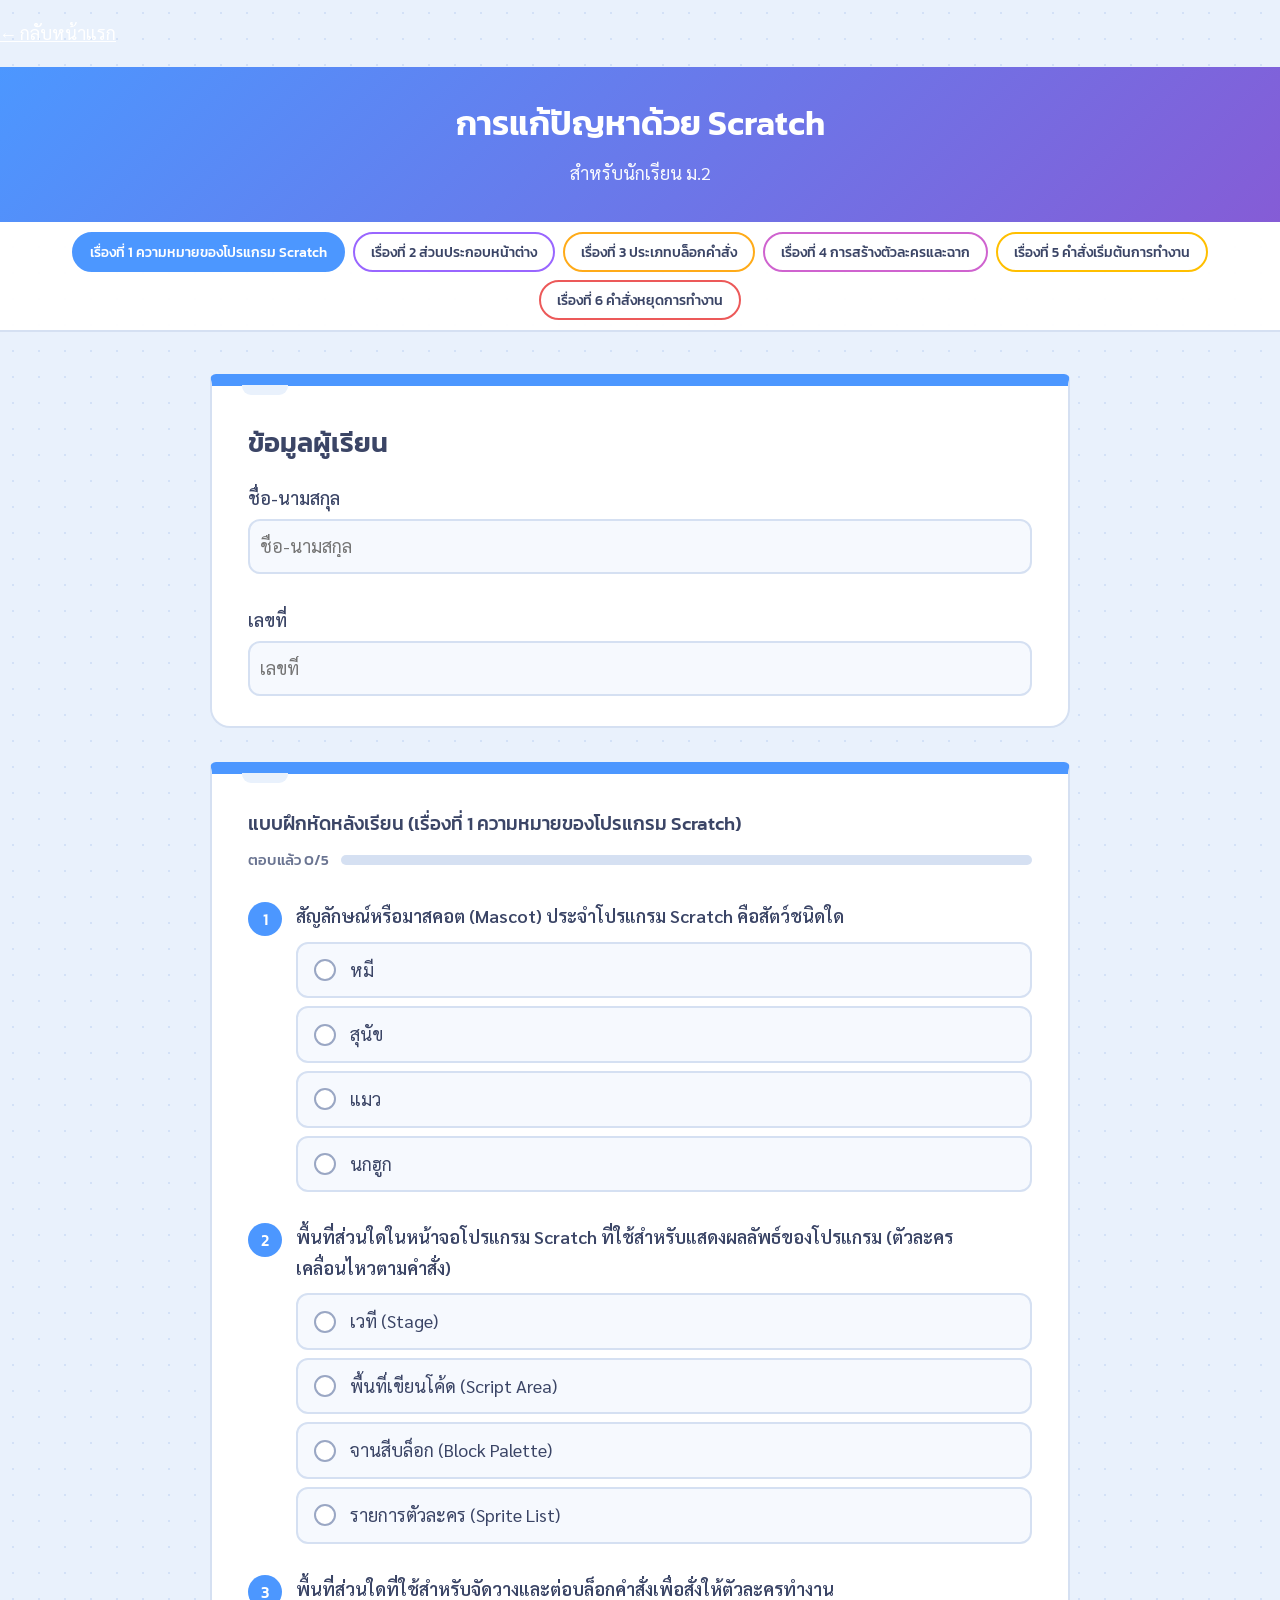
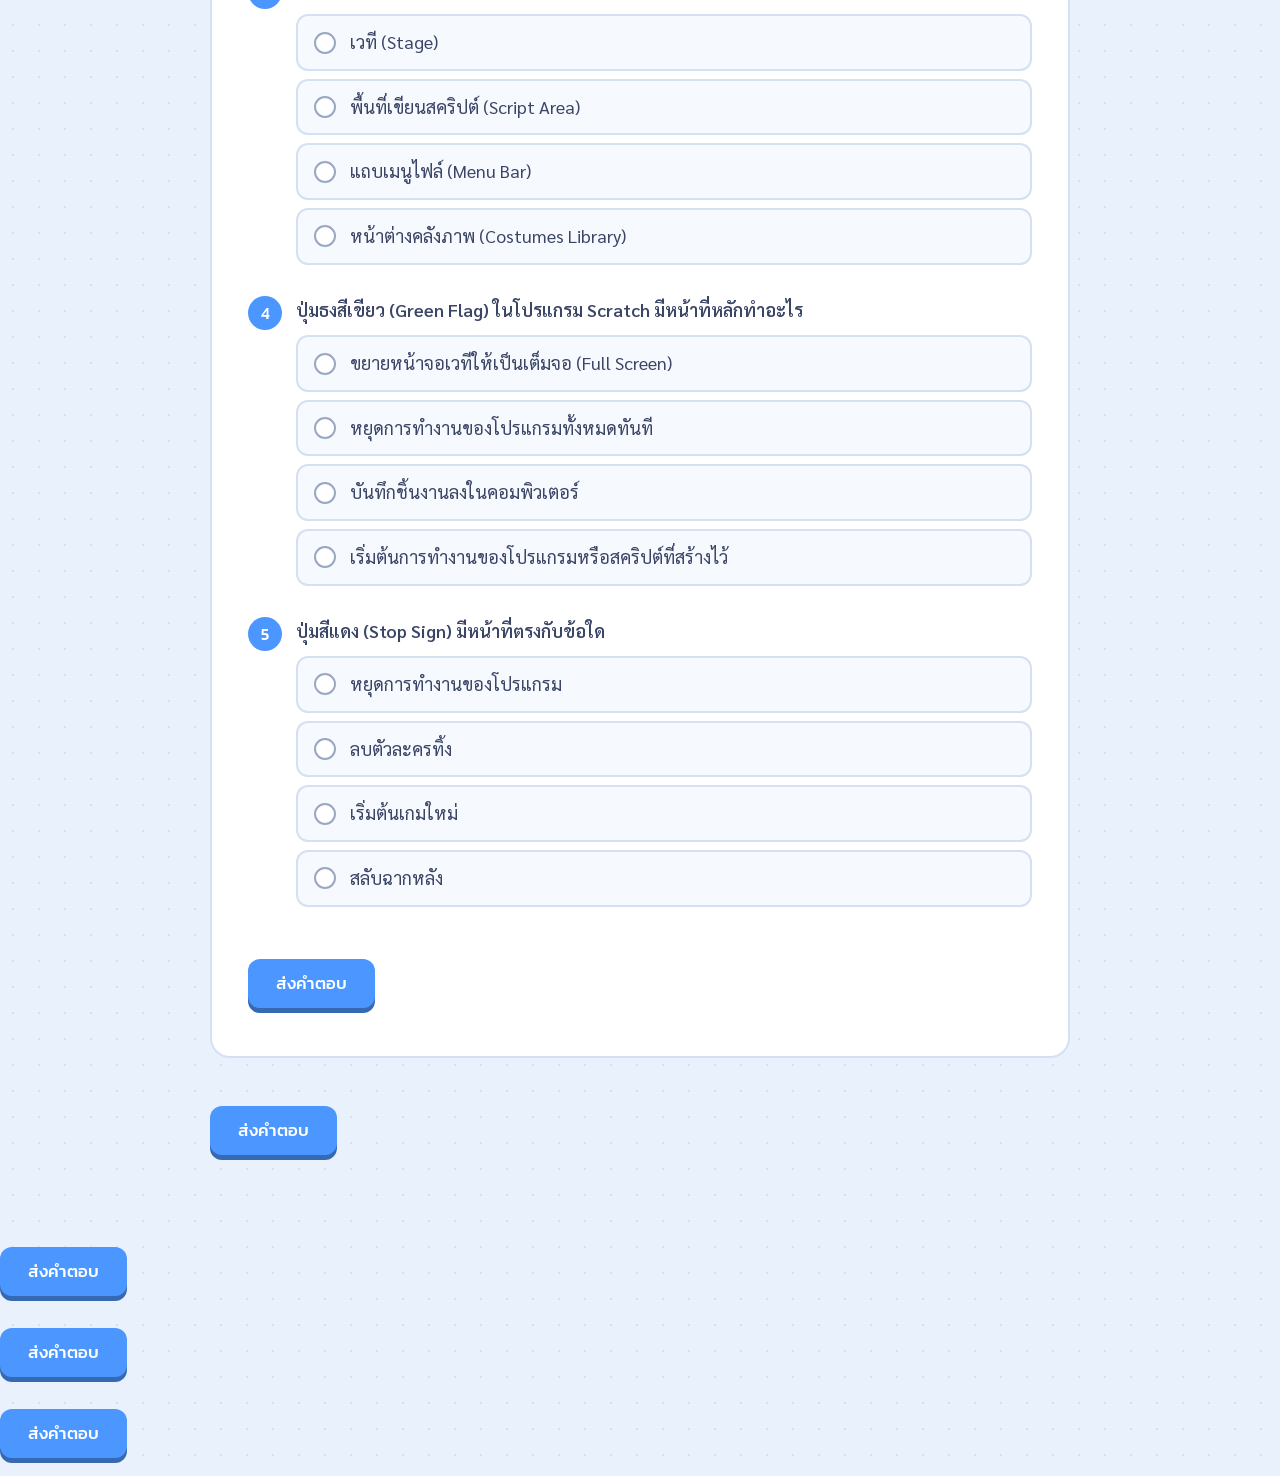
==== commit 47198c06: "Update lesson.html" ====
--- a/lesson.html
+++ b/lesson.html
@@ -493,6 +493,51 @@
   </div>
 </div>
 
+    <!-- ================= เนื้อหาบทเรียน ================= -->
+<div class="card" id="u4lesson" style="display:none;">
+    <h2>เรื่องที่ 4 การสร้างตัวละคร (Sprite) และฉาก (Stage)</h2>
+
+    <h3>4.1 ความหมายของตัวละคร (Sprite)</h3>
+    <p>ตัวละคร (Sprite) คือ วัตถุหรือตัวละครที่อยู่บนเวทีของโปรแกรม Scratch สามารถเคลื่อนที่ เปลี่ยนรูปร่าง ส่งเสียง และทำงานตามที่เราสั่งด้วยบล็อกคำสั่งได้ ในหนึ่งโปรเจกต์สามารถมีตัวละครได้หลายตัว และตัวละครแต่ละตัวจะมีชุดคำสั่งเป็นของตัวเอง</p>
+
+    <h3>4.2 การเพิ่มตัวละครใหม่</h3>
+    <p>การเพิ่มตัวละครทำได้โดยคลิกปุ่มเลือกตัวละครที่ <strong>รายการตัวละคร (Sprite List)</strong> มุมขวาล่างของหน้าต่าง มี 4 วิธี ได้แก่</p>
+    <ul>
+      <li><strong>Choose a Sprite</strong>: เลือกตัวละครสำเร็จรูปจากคลังตัวละคร</li>
+      <li><strong>Paint</strong>: วาดตัวละครขึ้นมาเอง</li>
+      <li><strong>Surprise</strong>: สุ่มตัวละครจากคลัง</li>
+      <li><strong>Upload Sprite</strong>: อัปโหลดรูปภาพจากเครื่องคอมพิวเตอร์มาใช้เป็นตัวละคร</li>
+    </ul>
+
+    <h3>4.3 การเปลี่ยนรูปร่างและการลบตัวละคร</h3>
+    <p>หากต้องการเปลี่ยนรูปร่างหน้าตาของตัวละคร ให้เลือกแท็บ <strong>Costumes (ชุดแต่งกาย)</strong> เพื่อวาดแก้ไขหรือเพิ่มชุดแต่งกายใหม่ ตัวละครหนึ่งตัวมีได้หลายชุดแต่งกาย และใช้บล็อก <code>next costume</code> เพื่อสลับไปชุดถัดไป ทำให้ตัวละครดูเหมือนมีท่าทางเคลื่อนไหว</p>
+    <p>หากต้องการลบตัวละครที่ไม่ใช้งาน ให้คลิกขวาที่ตัวละครในรายการตัวละครแล้วเลือก <strong>delete</strong> หรือกดสัญลักษณ์ถังขยะที่มุมของตัวละคร</p>
+
+    <h3>4.4 ความหมายของฉาก (Stage)</h3>
+    <p>ฉาก (Stage) คือ พื้นที่แสดงผลและเป็นฉากหลังของตัวละครในโปรเจกต์ ทุกโปรเจกต์มีฉากอยู่แล้ว 1 ฉาก ไม่ต้องสร้างเพิ่ม</p>
+
+    <h3>4.5 การเปลี่ยนฉากหลัง</h3>
+    <p>เมื่อคลิกที่ฉาก (Stage) แล้วเลือกแท็บ <strong>Backdrops (ฉากหลัง)</strong> จะสามารถเลือก วาด หรืออัปโหลดภาพฉากหลังได้ และสามารถใช้บล็อก <code>next backdrop</code> เพื่อเปลี่ยนไปยังฉากหลังภาพถัดไป</p>
+
+    <h3>4.6 ความแตกต่างระหว่างตัวละครกับฉาก</h3>
+    <ul>
+      <li><strong>ตัวละคร (Sprite)</strong>: เคลื่อนที่ได้ มีบล็อก Motion เพิ่มได้หลายตัว และใช้แท็บ Costumes</li>
+      <li><strong>ฉาก (Stage)</strong>: ไม่สามารถเคลื่อนที่ได้ ไม่มีบล็อก Motion มีได้ 1 ฉากต่อโปรเจกต์ (แต่มีฉากหลังได้หลายภาพ) และใช้แท็บ Backdrops</li>
+    </ul>
+</div>
+
+<div class="card" id="u4lesson2" style="display:none;">
+    <h3>สื่อวิดีโอประกอบบทเรียน</h3>
+    <p>ศึกษาเพิ่มเติมเกี่ยวกับการสร้างตัวละครและฉากในโปรแกรม Scratch จากวิดีโอด้านล่างนี้</p>
+    <iframe width="100%" height="315" src="https://www.youtube.com/embed/jXJ6r3XzqGk" frameborder="0" allowfullscreen></iframe>
+    <br><br>
+    <button onclick="finishLesson(4)">เรียนจบแล้ว ไปทำแบบฝึกหัดหลังเรียน</button>
+</div>
+
+    <button onclick="posttest(4)">ส่งคำตอบ</button>
+    <p id="u4postScore" class="result"></p>
+</div>
+    
 <div id="unit4-content" class="unit-section">
         <div class="card">
     <h3>แบบฝึกหัดเรียน (เรื่องที่ 4 การสร้างตัวละคร (Sprite) และฉาก (Stage))</h3>
@@ -529,51 +574,6 @@
     <br>
     <button onclick="pretest(4)">ส่งคำตอบ</button>
     <p id="u4preScore" class="result"></p>
-</div>
-
-    <!-- ================= เนื้อหาบทเรียน ================= -->
-<div class="card" id="u4lesson" style="display:none;">
-    <h2>เรื่องที่ 4 การสร้างตัวละคร (Sprite) และฉาก (Stage)</h2>
-
-    <h3>4.1 ความหมายของตัวละคร (Sprite)</h3>
-    <p>ตัวละคร (Sprite) คือ วัตถุหรือตัวละครที่อยู่บนเวทีของโปรแกรม Scratch สามารถเคลื่อนที่ เปลี่ยนรูปร่าง ส่งเสียง และทำงานตามที่เราสั่งด้วยบล็อกคำสั่งได้ ในหนึ่งโปรเจกต์สามารถมีตัวละครได้หลายตัว และตัวละครแต่ละตัวจะมีชุดคำสั่งเป็นของตัวเอง</p>
-
-    <h3>4.2 การเพิ่มตัวละครใหม่</h3>
-    <p>การเพิ่มตัวละครทำได้โดยคลิกปุ่มเลือกตัวละครที่ <strong>รายการตัวละคร (Sprite List)</strong> มุมขวาล่างของหน้าต่าง มี 4 วิธี ได้แก่</p>
-    <ul>
-      <li><strong>Choose a Sprite</strong>: เลือกตัวละครสำเร็จรูปจากคลังตัวละคร</li>
-      <li><strong>Paint</strong>: วาดตัวละครขึ้นมาเอง</li>
-      <li><strong>Surprise</strong>: สุ่มตัวละครจากคลัง</li>
-      <li><strong>Upload Sprite</strong>: อัปโหลดรูปภาพจากเครื่องคอมพิวเตอร์มาใช้เป็นตัวละคร</li>
-    </ul>
-
-    <h3>4.3 การเปลี่ยนรูปร่างและการลบตัวละคร</h3>
-    <p>หากต้องการเปลี่ยนรูปร่างหน้าตาของตัวละคร ให้เลือกแท็บ <strong>Costumes (ชุดแต่งกาย)</strong> เพื่อวาดแก้ไขหรือเพิ่มชุดแต่งกายใหม่ ตัวละครหนึ่งตัวมีได้หลายชุดแต่งกาย และใช้บล็อก <code>next costume</code> เพื่อสลับไปชุดถัดไป ทำให้ตัวละครดูเหมือนมีท่าทางเคลื่อนไหว</p>
-    <p>หากต้องการลบตัวละครที่ไม่ใช้งาน ให้คลิกขวาที่ตัวละครในรายการตัวละครแล้วเลือก <strong>delete</strong> หรือกดสัญลักษณ์ถังขยะที่มุมของตัวละคร</p>
-
-    <h3>4.4 ความหมายของฉาก (Stage)</h3>
-    <p>ฉาก (Stage) คือ พื้นที่แสดงผลและเป็นฉากหลังของตัวละครในโปรเจกต์ ทุกโปรเจกต์มีฉากอยู่แล้ว 1 ฉาก ไม่ต้องสร้างเพิ่ม</p>
-
-    <h3>4.5 การเปลี่ยนฉากหลัง</h3>
-    <p>เมื่อคลิกที่ฉาก (Stage) แล้วเลือกแท็บ <strong>Backdrops (ฉากหลัง)</strong> จะสามารถเลือก วาด หรืออัปโหลดภาพฉากหลังได้ และสามารถใช้บล็อก <code>next backdrop</code> เพื่อเปลี่ยนไปยังฉากหลังภาพถัดไป</p>
-
-    <h3>4.6 ความแตกต่างระหว่างตัวละครกับฉาก</h3>
-    <ul>
-      <li><strong>ตัวละคร (Sprite)</strong>: เคลื่อนที่ได้ มีบล็อก Motion เพิ่มได้หลายตัว และใช้แท็บ Costumes</li>
-      <li><strong>ฉาก (Stage)</strong>: ไม่สามารถเคลื่อนที่ได้ ไม่มีบล็อก Motion มีได้ 1 ฉากต่อโปรเจกต์ (แต่มีฉากหลังได้หลายภาพ) และใช้แท็บ Backdrops</li>
-    </ul>
-</div>
-
-<div class="card" id="u4lesson2" style="display:none;">
-    <h3>สื่อวิดีโอประกอบบทเรียน</h3>
-    <p>ศึกษาเพิ่มเติมเกี่ยวกับการสร้างตัวละครและฉากในโปรแกรม Scratch จากวิดีโอด้านล่างนี้</p>
-    <iframe width="100%" height="315" src="https://www.youtube.com/embed/jXJ6r3XzqGk" frameborder="0" allowfullscreen></iframe>
-    <br><br>
-    <button onclick="finishLesson(4)">เรียนจบแล้ว ไปทำแบบฝึกหัดหลังเรียน</button>
-</div>
-
-    <button onclick="posttest(4)">ส่งคำตอบ</button>
-    <p id="u4postScore" class="result"></p>
 </div>
 
     <!-- ================= แบบประเมินความพึงพอใจ ================= -->
@@ -659,46 +659,7 @@
     </section>
     </div>
 </div>
-
-<div id="unit5-content" class="unit-section">
-    <div class="card">
-        <h3>แบบฝึกหัดหลังเรียน (เรื่องที่ 5 คำสั่งเริ่มต้นการทำงาน )</h3>
-
-        <p>1. ข้อใดให้ความหมายของ "คำสั่งเริ่มต้นการทำงาน" ในโปรแกรม Scratch ได้ถูกต้องที่สุด</p>
-        <input type="radio" name="u5pre1" value="1"> บล็อกที่กำหนดว่าชุดคำสั่งจะเริ่มทำงานเมื่อเกิดเหตุการณ์ใดเหตุการณ์หนึ่ง<br>
-        <input type="radio" name="u5pre1" value="0"> บล็อกสำหรับวนซ้ำคำสั่งเดิมหลายรอบ<br>
-        <input type="radio" name="u5pre1" value="0"> บล็อกสำหรับสร้างตัวแปรเก็บคะแนน<br>
-        <input type="radio" name="u5pre1" value="0"> บล็อกสำหรับหยุดการทำงานของโปรแกรมทั้งหมด<br>
-
-        <p>2. บล็อกคำสั่งเริ่มต้นการทำงานใน Scratch อยู่ในหมวดบล็อกใด</p>
-        <input type="radio" name="u5pre2" value="0"> Motion (การเคลื่อนไหว)<br>
-        <input type="radio" name="u5pre2" value="1"> Events (เหตุการณ์)<br>
-        <input type="radio" name="u5pre2" value="0"> Operators (ตัวดำเนินการ)<br>
-        <input type="radio" name="u5pre2" value="0"> Variables (ตัวแปร)<br>
-
-        <p>3. บล็อกคำสั่งเริ่มต้นการทำงานมีรูปร่างลักษณะอย่างไร</p>
-        <input type="radio" name="u5pre3" value="0"> รูปวงกลมมน ใช้ใส่ตัวเลข<br>
-        <input type="radio" name="u5pre3" value="0"> รูปหกเหลี่ยม ใช้ใส่ในช่องเงื่อนไข<br>
-        <input type="radio" name="u5pre3" value="1"> ส่วนบนโค้งมน (หมวก) ใช้วางเป็นบล็อกแรกของชุดคำสั่ง ไม่สามารถต่อจากบล็อกอื่นด้านบนได้<br>
-        <input type="radio" name="u5pre3" value="0"> สี่เหลี่ยมเรียบ ต่อได้ทั้งด้านบนและด้านล่าง<br>
-
-        <p>4. หากต้องการให้ตัวละครเริ่มเคลื่อนที่เมื่อกดปุ่มลูกศรขวาบนแป้นพิมพ์ ต้องใช้บล็อกใด</p>
-        <input type="radio" name="u5pre4" value="0"> broadcast [message1 v]<br>
-        <input type="radio" name="u5pre4" value="0"> when green flag clicked<br>
-        <input type="radio" name="u5pre4" value="0"> when this sprite clicked<br>
-        <input type="radio" name="u5pre4" value="1"> when [right arrow v] key pressed<br>
-
-        <p>5. บล็อก when [space v] key pressed สามารถเปลี่ยนปุ่มที่ใช้เริ่มการทำงานได้อย่างไร</p>
-        <input type="radio" name="u5pre5" value="1"> คลิกที่เมนูแบบเลื่อนลงในบล็อกเพื่อเลือกปุ่มที่ต้องการ<br>
-        <input type="radio" name="u5pre5" value="0"> ต้องลบบล็อกแล้วสร้างใหม่เท่านั้น<br>
-        <input type="radio" name="u5pre5" value="0"> เปลี่ยนไม่ได้ ใช้ได้เฉพาะปุ่ม space<br>
-        <input type="radio" name="u5pre5" value="0"> ต้องไปตั้งค่าที่แถบเมนูด้านบน<br>
-
-        <br>
-        <button onclick="pretest(5)">ส่งคำตอบ</button>
-        <p id="u5preScore" class="result"></p>
-    </div>
-            
+       
     <!-- ================= เนื้อหาบทเรียน ================= -->
     <div class="card" id="u5lesson" style="display:none;">
         <h2>เรื่องที่ 5 คำสั่งเริ่มต้นการทำงาน </h2>
@@ -737,6 +698,44 @@
         <button onclick="posttest(5)">ส่งคำตอบ</button>
         <p id="u5postScore" class="result"></p>
     </div>
+
+ <div id="unit5-content" class="unit-section">
+    <div class="card">
+        <h3>แบบฝึกหัดหลังเรียน (เรื่องที่ 5 คำสั่งเริ่มต้นการทำงาน )</h3>
+        <p>1. ข้อใดให้ความหมายของ "คำสั่งเริ่มต้นการทำงาน" ในโปรแกรม Scratch ได้ถูกต้องที่สุด</p>
+        <input type="radio" name="u5pre1" value="1"> บล็อกที่กำหนดว่าชุดคำสั่งจะเริ่มทำงานเมื่อเกิดเหตุการณ์ใดเหตุการณ์หนึ่ง<br>
+        <input type="radio" name="u5pre1" value="0"> บล็อกสำหรับวนซ้ำคำสั่งเดิมหลายรอบ<br>
+        <input type="radio" name="u5pre1" value="0"> บล็อกสำหรับสร้างตัวแปรเก็บคะแนน<br>
+        <input type="radio" name="u5pre1" value="0"> บล็อกสำหรับหยุดการทำงานของโปรแกรมทั้งหมด<br>
+
+        <p>2. บล็อกคำสั่งเริ่มต้นการทำงานใน Scratch อยู่ในหมวดบล็อกใด</p>
+        <input type="radio" name="u5pre2" value="0"> Motion (การเคลื่อนไหว)<br>
+        <input type="radio" name="u5pre2" value="1"> Events (เหตุการณ์)<br>
+        <input type="radio" name="u5pre2" value="0"> Operators (ตัวดำเนินการ)<br>
+        <input type="radio" name="u5pre2" value="0"> Variables (ตัวแปร)<br>
+
+        <p>3. บล็อกคำสั่งเริ่มต้นการทำงานมีรูปร่างลักษณะอย่างไร</p>
+        <input type="radio" name="u5pre3" value="0"> รูปวงกลมมน ใช้ใส่ตัวเลข<br>
+        <input type="radio" name="u5pre3" value="0"> รูปหกเหลี่ยม ใช้ใส่ในช่องเงื่อนไข<br>
+        <input type="radio" name="u5pre3" value="1"> ส่วนบนโค้งมน (หมวก) ใช้วางเป็นบล็อกแรกของชุดคำสั่ง ไม่สามารถต่อจากบล็อกอื่นด้านบนได้<br>
+        <input type="radio" name="u5pre3" value="0"> สี่เหลี่ยมเรียบ ต่อได้ทั้งด้านบนและด้านล่าง<br>
+
+        <p>4. หากต้องการให้ตัวละครเริ่มเคลื่อนที่เมื่อกดปุ่มลูกศรขวาบนแป้นพิมพ์ ต้องใช้บล็อกใด</p>
+        <input type="radio" name="u5pre4" value="0"> broadcast [message1 v]<br>
+        <input type="radio" name="u5pre4" value="0"> when green flag clicked<br>
+        <input type="radio" name="u5pre4" value="0"> when this sprite clicked<br>
+        <input type="radio" name="u5pre4" value="1"> when [right arrow v] key pressed<br>
+
+        <p>5. บล็อก when [space v] key pressed สามารถเปลี่ยนปุ่มที่ใช้เริ่มการทำงานได้อย่างไร</p>
+        <input type="radio" name="u5pre5" value="1"> คลิกที่เมนูแบบเลื่อนลงในบล็อกเพื่อเลือกปุ่มที่ต้องการ<br>
+        <input type="radio" name="u5pre5" value="0"> ต้องลบบล็อกแล้วสร้างใหม่เท่านั้น<br>
+        <input type="radio" name="u5pre5" value="0"> เปลี่ยนไม่ได้ ใช้ได้เฉพาะปุ่ม space<br>
+        <input type="radio" name="u5pre5" value="0"> ต้องไปตั้งค่าที่แถบเมนูด้านบน<br>
+
+        <br>
+        <button onclick="pretest(5)">ส่งคำตอบ</button>
+        <p id="u5preScore" class="result"></p>
+</div>
 
     <!-- ================= แบบประเมินความพึงพอใจ ================= -->
 <div class="card" id="u5survey" style="display:none;">
@@ -821,48 +820,7 @@
         </section>
     </div>
 </div>
-
-<!-- เรื่องที่ 6 (การใช้คำสั่งหยุดการทำงาน) -->
-    <div id="unit6-content" class="unit-section">
-        <!-- แบบฝึกหัดหลังเรียน เรื่องที่ 6 -->
-        <div class="card">
-            <h3>แบบฝึกหัดหลังเรียน (เรื่องที่ 6 การใช้คำสั่งหยุดการทำงาน)</h3>
-            
-            <p>1. บล็อกคำสั่งเกี่ยวกับการหยุดการทำงาน (Stop) ในโปรแกรม Scratch จัดอยู่ในกลุ่มบล็อกหมวดหมู่และสีใด</p>
-            <input type="radio" name="u6pre1" value="1"> สีส้ม (Control - ควบคุม)<br>
-            <input type="radio" name="u6pre1" value="0"> สีฟ้าเข้ม (Motion - การเคลื่อนไหว)<br>
-            <input type="radio" name="u6pre1" value="0"> สีม่วง (Looks - รูปร่าง)<br>
-            <input type="radio" name="u6pre1" value="0"> สีเหลือง (Events - เหตุการณ์)<br>
-
-            <p>2. ปุ่มสีแดง (Stop Sign) ที่อยู่บริเวณมุมบนขวาของเวที (Stage) ในโปรแกรม Scratch มีผลลัพธ์การทำงานเทียบเท่ากับบล็อกใด</p>
-            <input type="radio" name="u6pre2" value="0"> stop [this script]<br>
-            <input type="radio" name="u6pre2" value="1"> stop [all]<br>
-            <input type="radio" name="u6pre2" value="0"> forever<br>
-            <input type="radio" name="u6pre2" value="0"> wait [1] secs<br>
-
-            <p>3. ข้อใดคือประโยชน์ของการใช้คำสั่งหยุดการทำงาน (Stop) ในการพัฒนาเกมด้วย Scratch</p>
-            <input type="radio" name="u6pre3" value="0"> ช่วยเพิ่มขนาดของหน้าจอเวที<br>
-            <input type="radio" name="u6pre3" value="0"> ช่วยให้ตัวละครวิ่งเร็วขึ้น<br>
-            <input type="radio" name="u6pre3" value="1"> ช่วยควบคุมจุดสิ้นสุดของเกม เช่น จบเกมเมื่อหมดเวลาหรือแพ้<br>
-            <input type="radio" name="u6pre3" value="0"> ช่วยบันทึกไฟล์งานลงคอมพิวเตอร์อัตโนมัติ<br>
-
-            <p>4. บล็อก stop มีลักษณะทางกายภาพอย่างไรในโปรแกรม Scratch</p>
-            <input type="radio" name="u6pre4" value="0"> เป็นบล็อกรูปหกเหลี่ยมสำหรับใส่เงื่อนไข<br>
-            <input type="radio" name="u6pre4" value="0"> เป็นบล็อกรูปวงกลมสำหรับใส่ตัวเลข<br>
-            <input type="radio" name="u6pre4" value="0"> เป็นบล็อกรูปทรง C-shape สำหรับครอบคำสั่งอื่น<br>
-            <input type="radio" name="u6pre4" value="1"> เป็นบล็อกคำสั่งปลายเปิด (ไม่มีเขี้ยวต่อด้านล่างสุด)<br>
-
-            <p>5. หากต้องการให้ตัวละครแสดงข้อความ "Game Over" แล้วหยุดการทำงานทั้งหมดของโปรแกรม ควรจัดลำดับบล็อกอย่างไร</p>
-            <input type="radio" name="u6pre5" value="1"> แสดงข้อความ -> หน่วงเวลาเล็กน้อย (ถ้ามี) -> ใช้บล็อก stop [all]<br>
-            <input type="radio" name="u6pre5" value="0"> ใช้บล็อก stop [all] ก่อน แล้วค่อยแสดงข้อความ<br>
-            <input type="radio" name="u6pre5" value="0"> ใช้บล็อกเคลื่อนไหวแทนการหยุดโปรแกรม<br>
-            <input type="radio" name="u6pre5" value="0"> วนซ้ำคำสั่ง stop ไปเรื่อยๆ ด้วย forever<br>
-
-            <br>
-            <button onclick="pretest(6)">ส่งคำตอบ</button>
-            <p id="u6preScore" class="result"></p>
-        </div>
-
+    
         <!-- เนื้อหาบทเรียน เรื่องที่ 6 -->
         <div class="card" id="u6lesson" style="display:none;">
             <h2>เรื่องที่ 6 การใช้คำสั่งหยุดการทำงาน</h2>
@@ -887,6 +845,47 @@
 
             <button onclick="posttest(6)">ส่งคำตอบ</button>
             <p id="u6postScore" class="result"></p>
+        </div>
+
+    <!-- เรื่องที่ 6 (การใช้คำสั่งหยุดการทำงาน) -->
+    <div id="unit6-content" class="unit-section">
+        <!-- แบบฝึกหัดหลังเรียน เรื่องที่ 6 -->
+        <div class="card">
+            <h3>แบบฝึกหัดหลังเรียน (เรื่องที่ 6 การใช้คำสั่งหยุดการทำงาน)</h3>
+            
+            <p>1. บล็อกคำสั่งเกี่ยวกับการหยุดการทำงาน (Stop) ในโปรแกรม Scratch จัดอยู่ในกลุ่มบล็อกหมวดหมู่และสีใด</p>
+            <input type="radio" name="u6pre1" value="1"> สีส้ม (Control - ควบคุม)<br>
+            <input type="radio" name="u6pre1" value="0"> สีฟ้าเข้ม (Motion - การเคลื่อนไหว)<br>
+            <input type="radio" name="u6pre1" value="0"> สีม่วง (Looks - รูปร่าง)<br>
+            <input type="radio" name="u6pre1" value="0"> สีเหลือง (Events - เหตุการณ์)<br>
+
+            <p>2. ปุ่มสีแดง (Stop Sign) ที่อยู่บริเวณมุมบนขวาของเวที (Stage) ในโปรแกรม Scratch มีผลลัพธ์การทำงานเทียบเท่ากับบล็อกใด</p>
+            <input type="radio" name="u6pre2" value="0"> stop [this script]<br>
+            <input type="radio" name="u6pre2" value="1"> stop [all]<br>
+            <input type="radio" name="u6pre2" value="0"> forever<br>
+            <input type="radio" name="u6pre2" value="0"> wait [1] secs<br>
+
+            <p>3. ข้อใดคือประโยชน์ของการใช้คำสั่งหยุดการทำงาน (Stop) ในการพัฒนาเกมด้วย Scratch</p>
+            <input type="radio" name="u6pre3" value="0"> ช่วยเพิ่มขนาดของหน้าจอเวที<br>
+            <input type="radio" name="u6pre3" value="0"> ช่วยให้ตัวละครวิ่งเร็วขึ้น<br>
+            <input type="radio" name="u6pre3" value="1"> ช่วยควบคุมจุดสิ้นสุดของเกม เช่น จบเกมเมื่อหมดเวลาหรือแพ้<br>
+            <input type="radio" name="u6pre3" value="0"> ช่วยบันทึกไฟล์งานลงคอมพิวเตอร์อัตโนมัติ<br>
+
+            <p>4. บล็อก stop มีลักษณะทางกายภาพอย่างไรในโปรแกรม Scratch</p>
+            <input type="radio" name="u6pre4" value="0"> เป็นบล็อกรูปหกเหลี่ยมสำหรับใส่เงื่อนไข<br>
+            <input type="radio" name="u6pre4" value="0"> เป็นบล็อกรูปวงกลมสำหรับใส่ตัวเลข<br>
+            <input type="radio" name="u6pre4" value="0"> เป็นบล็อกรูปทรง C-shape สำหรับครอบคำสั่งอื่น<br>
+            <input type="radio" name="u6pre4" value="1"> เป็นบล็อกคำสั่งปลายเปิด (ไม่มีเขี้ยวต่อด้านล่างสุด)<br>
+
+            <p>5. หากต้องการให้ตัวละครแสดงข้อความ "Game Over" แล้วหยุดการทำงานทั้งหมดของโปรแกรม ควรจัดลำดับบล็อกอย่างไร</p>
+            <input type="radio" name="u6pre5" value="1"> แสดงข้อความ -> หน่วงเวลาเล็กน้อย (ถ้ามี) -> ใช้บล็อก stop [all]<br>
+            <input type="radio" name="u6pre5" value="0"> ใช้บล็อก stop [all] ก่อน แล้วค่อยแสดงข้อความ<br>
+            <input type="radio" name="u6pre5" value="0"> ใช้บล็อกเคลื่อนไหวแทนการหยุดโปรแกรม<br>
+            <input type="radio" name="u6pre5" value="0"> วนซ้ำคำสั่ง stop ไปเรื่อยๆ ด้วย forever<br>
+
+            <br>
+            <button onclick="pretest(6)">ส่งคำตอบ</button>
+            <p id="u6preScore" class="result"></p>
         </div>
 
         <!-- แบบประเมินความพึงพอใจ เรื่องที่ 6 -->
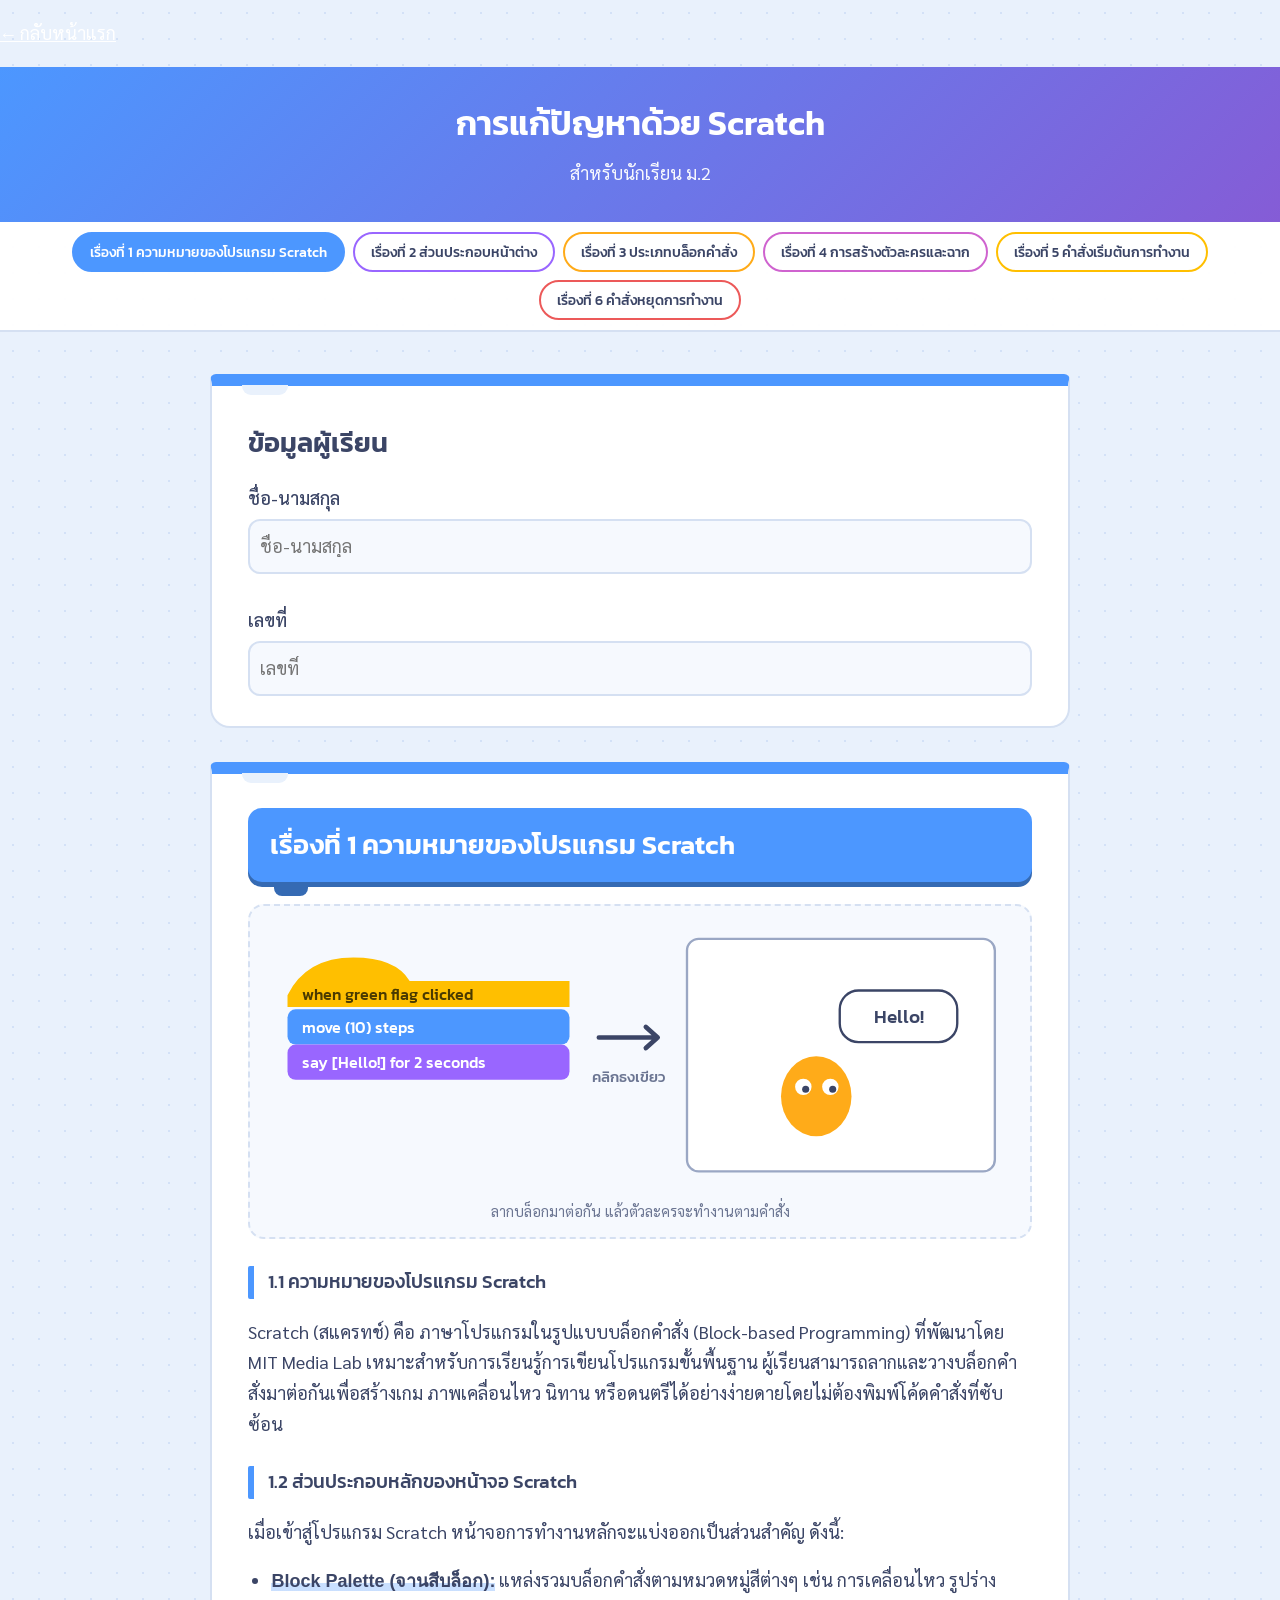
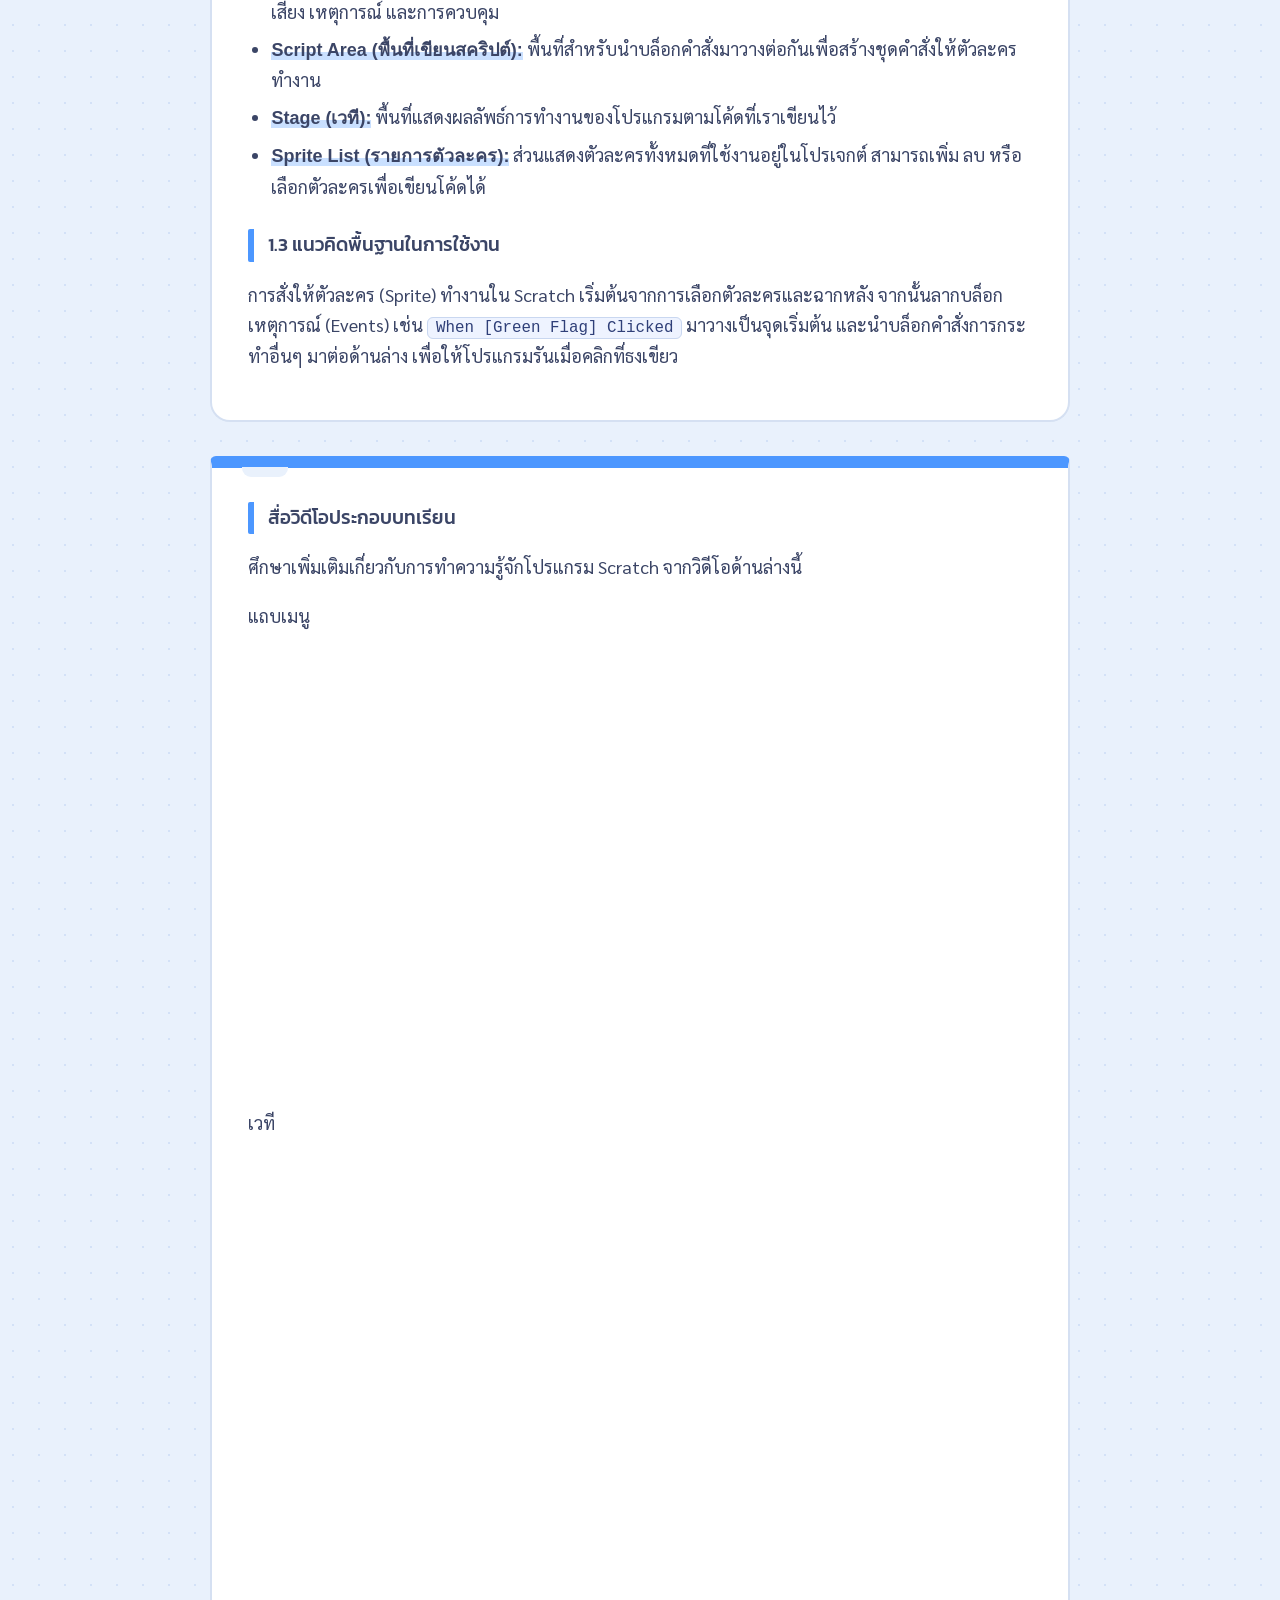
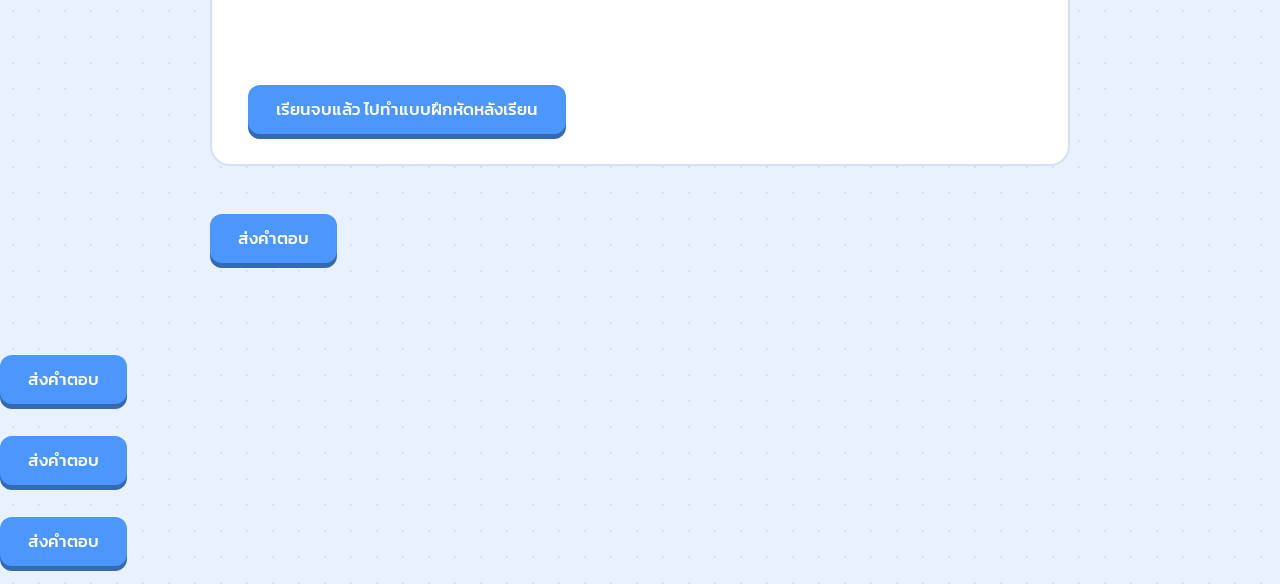
==== commit be010925: "Update lesson.html" ====
--- a/lesson.html
+++ b/lesson.html
@@ -976,15 +976,39 @@
     5: {pre:0 }, 
     6: {pre:0 }
 };
+// ลำดับการเรียนในแต่ละเรื่อง: เนื้อหา -> แบบฝึกหัด 5 ข้อ -> แบบประเมิน 10 ข้อ
+let progress = {};   // progress[n] = { lessonDone: bool, exerciseDone: bool }
+    
+function getProgress(n) {
+    if (!progress[n]) progress[n] = { lessonDone: false, exerciseDone: false };
+    return progress[n];
+}
+    
+function showEl(el, show) {
+    if (el) el.style.display = show ? 'block' : 'none';
+}
+
+function renderUnit(n) {
+    const p = getProgress(n);
+    for (let i = 1; i <= 6; i++) {
+        const on = (i === n);
+        showEl(document.getElementById('u' + i + 'lesson'), on);
+        showEl(document.getElementById('u' + i + 'lesson2'), on);
+        const content = document.getElementById('unit' + i + '-content');
+        showEl(content, on);
+        if (content) {
+            const exercise = content.querySelector('.card');          // แบบฝึกหัด
+            const survey = document.getElementById('u' + i + 'survey'); // แบบประเมิน
+            const pi = getProgress(i);
+            showEl(exercise, on && pi.lessonDone);
+            showEl(survey, on && pi.exerciseDone);
+        }
+    }
+}
 
 function switchUnit(unitNumber) {
-    document.querySelectorAll('.unit-section').forEach(sec => sec.style.display = 'none');
     document.querySelectorAll('.unit-btn').forEach(btn => btn.classList.remove('active'));
-    
-    let targetSec = document.getElementById('unit' + unitNumber + '-content');
-    if (targetSec) {
-        targetSec.style.display = 'block';
-    }
+    renderUnit(unitNumber);
     let btns = document.querySelectorAll('#unitNav .unit-btn');
     if (btns[unitNumber - 1]) {
         btns[unitNumber - 1].classList.add('active');
@@ -992,6 +1016,7 @@
     window.scrollTo({ top: 0, behavior: 'smooth' });
 }
 
+// ส่งแบบฝึกหัด -> แสดงคะแนน แล้วเปิดแบบประเมิน
 function pretest(n) {
     let score = 0;
     for (let i = 1; i <= 5; i++) {
@@ -999,10 +1024,8 @@
     }
     scores[n].pre = score;
     document.getElementById("u" + n + "preScore").innerHTML = "คะแนนแบบฝึกหัด = " + score + " / 5";
-    let lesson = document.getElementById("u" + n + "lesson");
-    let lesson2 = document.getElementById("u" + n + "lesson2");
-    if(lesson) lesson.style.display = "block";
-    if(lesson2) lesson2.style.display = "block";
+    getProgress(n).exerciseDone = true;
+    showEl(document.getElementById("u" + n + "survey"), true);
 }
 
 function posttest(n) {
@@ -1016,14 +1039,14 @@
     if(survey) survey.style.display = "block";
 }
 
+// เรียนจบแล้ว -> เปิดแบบฝึกหัด
 function finishLesson(n) {
-    let posttestCard = document.getElementById("u" + n + "posttest");
-    if(posttestCard) {
-        posttestCard.style.display = "block";
-        window.scrollTo({
-            top: posttestCard.offsetTop,
-            behavior: "smooth"
-        });
+    getProgress(n).lessonDone = true;
+    const content = document.getElementById("unit" + n + "-content");
+    const exercise = content ? content.querySelector('.card') : null;
+    if (exercise) {
+        exercise.style.display = "block";
+        exercise.scrollIntoView({ behavior: "smooth", block: "start" });
     }
 }
 
@@ -1085,6 +1108,7 @@
     _post(n);
   };
 
+  renderUnit(1);
   var q = new URLSearchParams(location.search);
   var n = parseInt(q.get('unit'), 10), view = q.get('view');
   if (n >= 1 && n <= 6) {
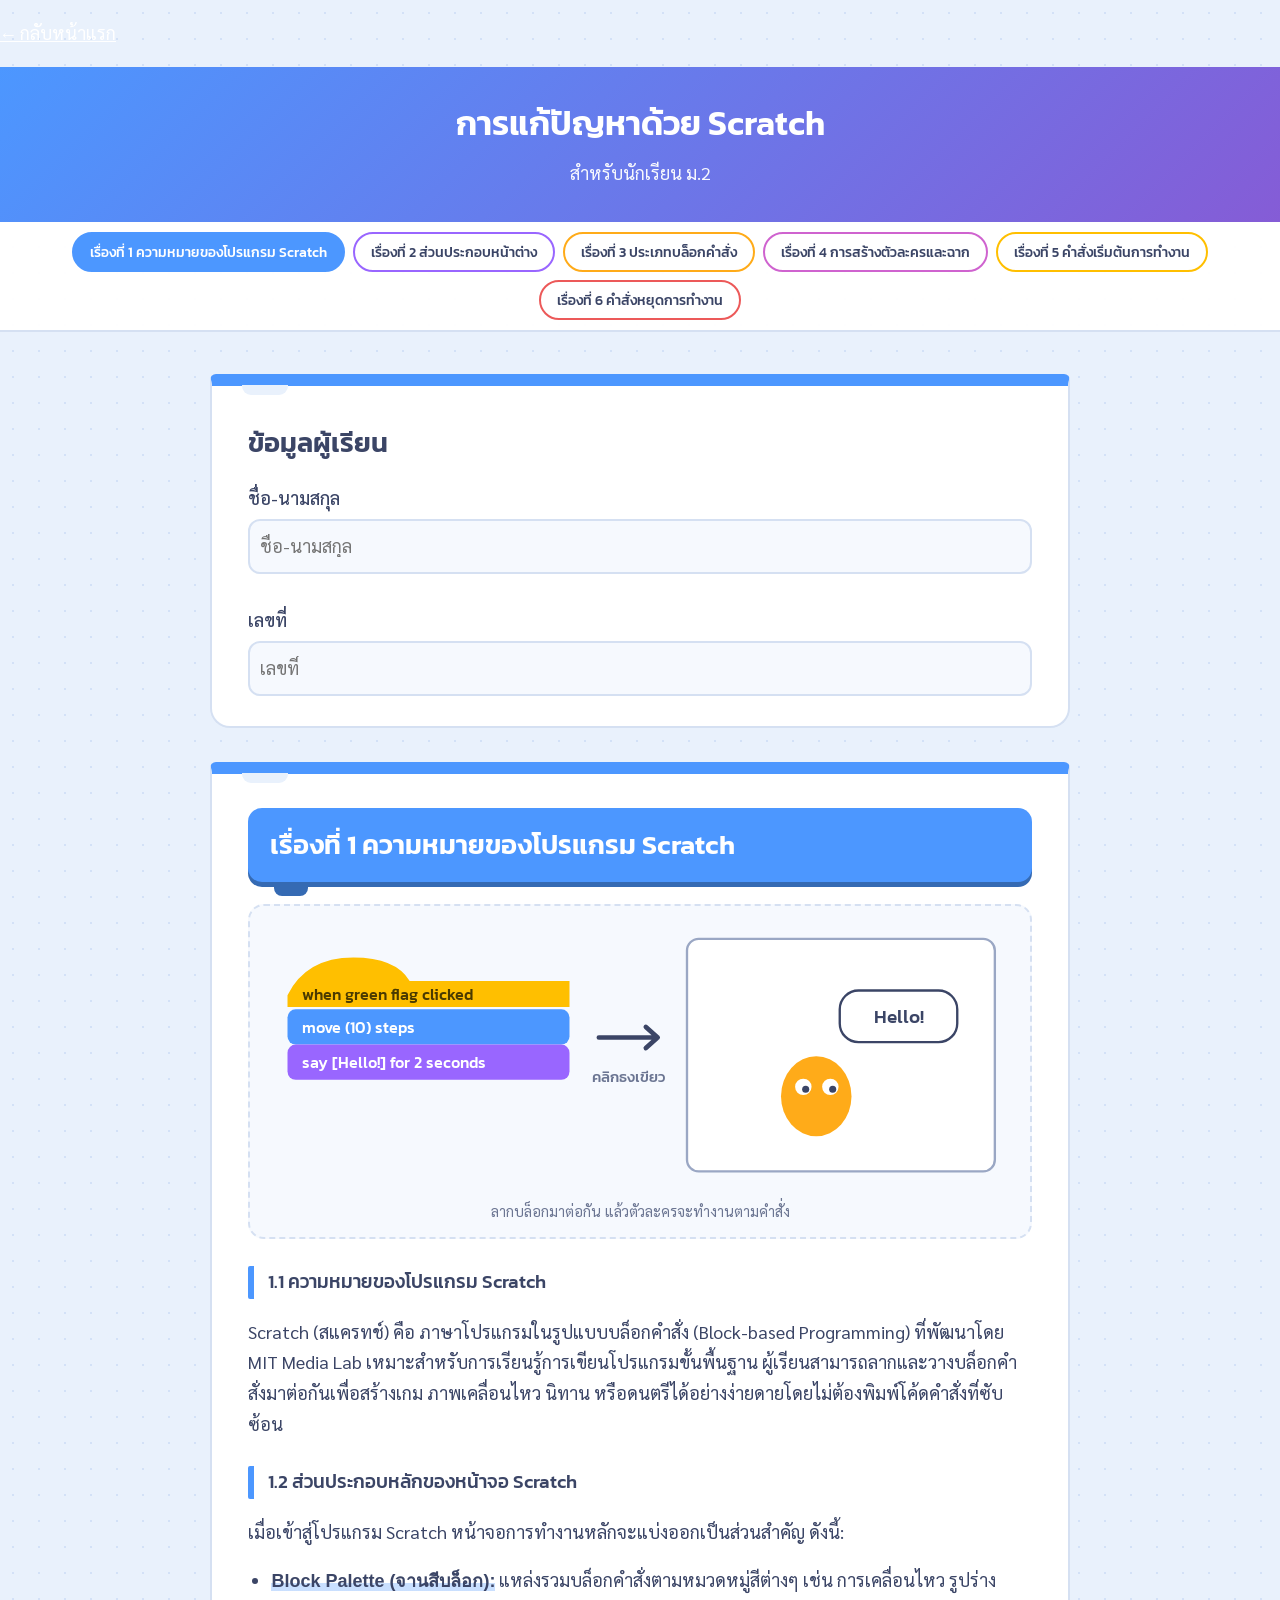
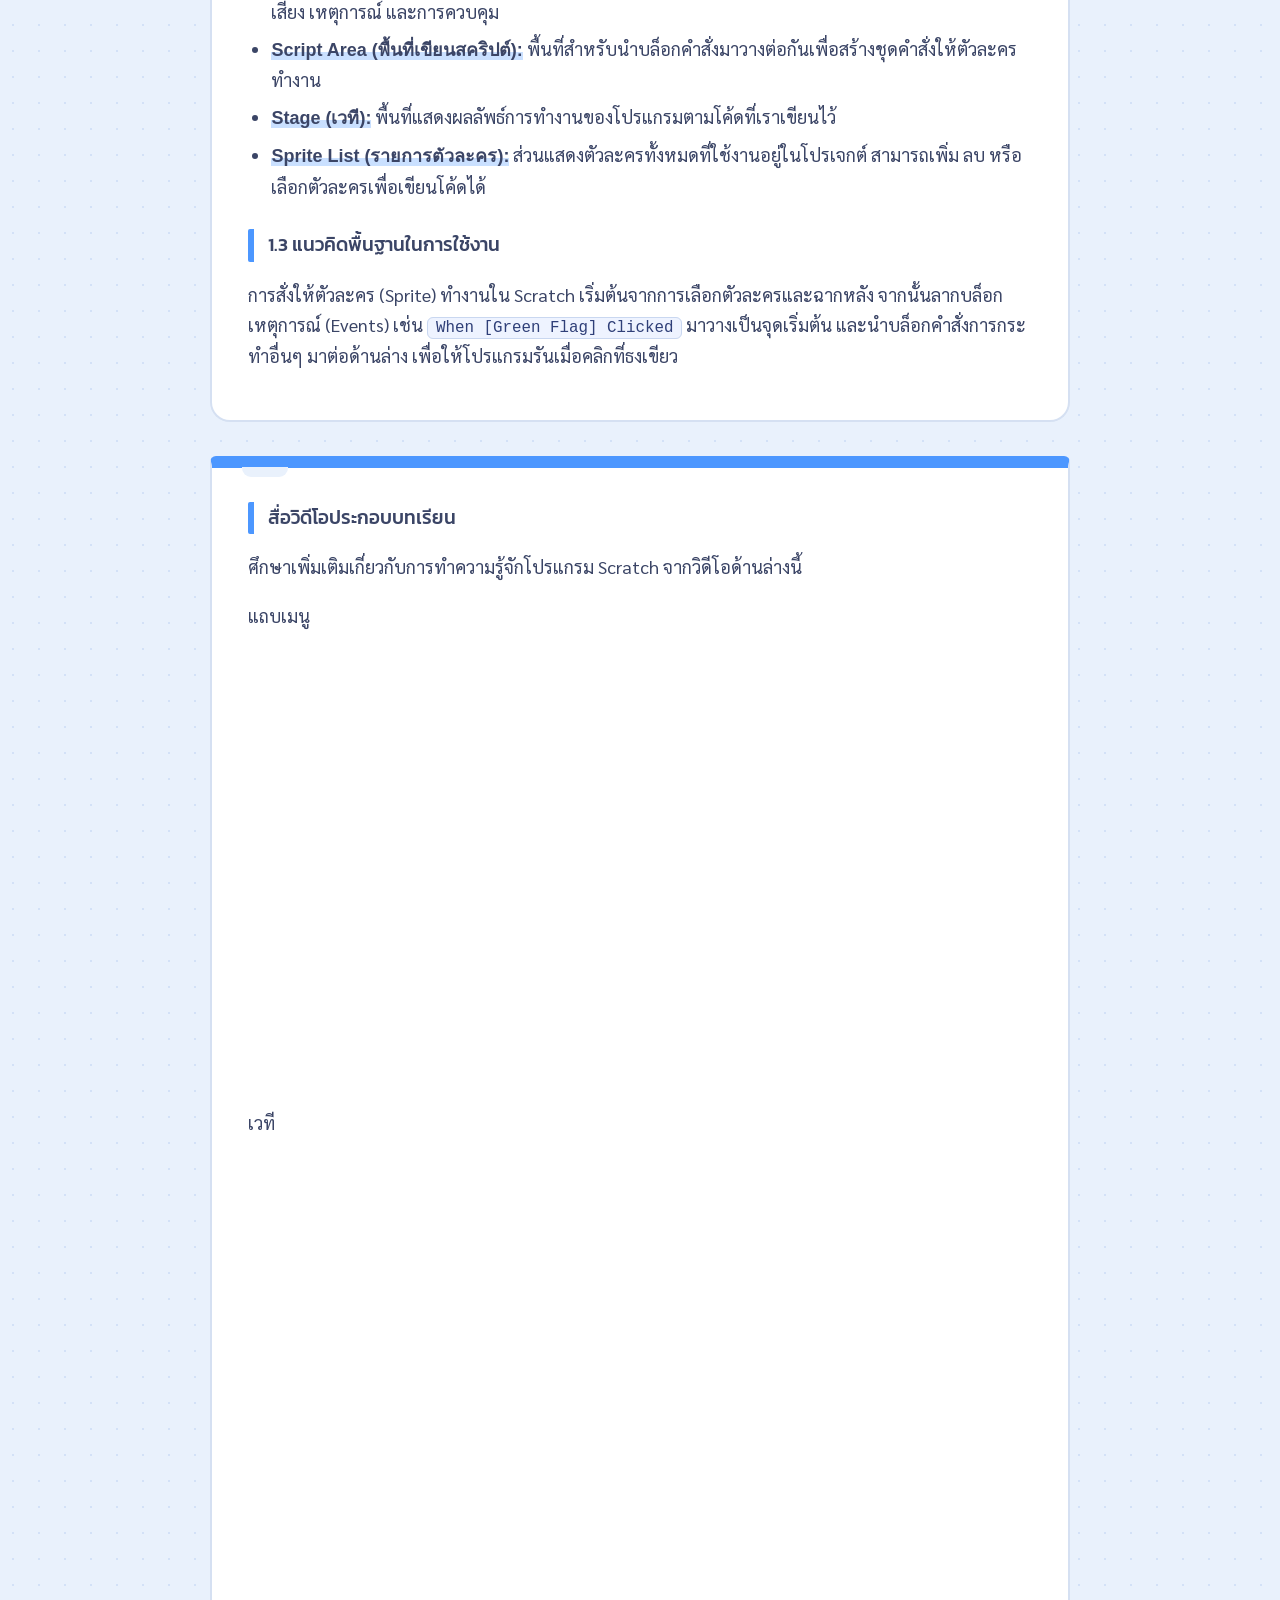
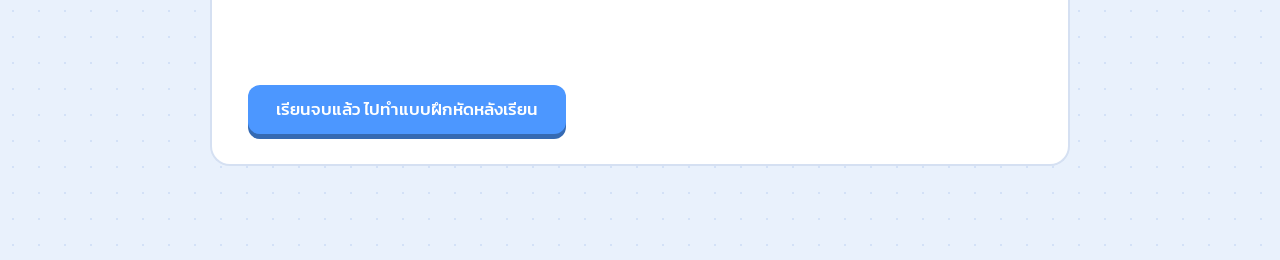
==== commit 00609914: "Update lesson.html" ====
--- a/lesson.html
+++ b/lesson.html
@@ -372,9 +372,6 @@
     <button onclick="finishLesson(3)">เรียนจบแล้ว ไปทำแบบฝึกหัดหลังเรียน</button>
   </div>
 
-    <button onclick="posttest(3)">ส่งคำตอบ</button>
-   <p id="u3postScore" class="result"></p>
-  </div>
     
 <div id="unit3-content" class="unit-section">
   <!-- แบบฝึกหัดหลังเรียน เรื่องที่ 3 -->
@@ -534,13 +531,10 @@
     <button onclick="finishLesson(4)">เรียนจบแล้ว ไปทำแบบฝึกหัดหลังเรียน</button>
 </div>
 
-    <button onclick="posttest(4)">ส่งคำตอบ</button>
-    <p id="u4postScore" class="result"></p>
-</div>
     
 <div id="unit4-content" class="unit-section">
         <div class="card">
-    <h3>แบบฝึกหัดเรียน (เรื่องที่ 4 การสร้างตัวละคร (Sprite) และฉาก (Stage))</h3>
+    <h3>แบบฝึกหัดหลังเรียน (เรื่องที่ 4 การสร้างตัวละคร (Sprite) และฉาก (Stage))</h3>
     <p>1. ข้อใดให้ความหมายของ "ตัวละคร (Sprite)" ในโปรแกรม Scratch ได้ถูกต้องที่สุด</p>
     <input type="radio" name="u4pre1" value="1"> วัตถุหรือตัวละครที่อยู่บนเวทีและสามารถสั่งให้ทำงานด้วยบล็อกคำสั่งได้<br>
     <input type="radio" name="u4pre1" value="0"> ภาพพื้นหลังของเวทีที่ไม่สามารถเคลื่อนที่ได้<br>
@@ -695,9 +689,6 @@
         <button onclick="finishLesson(5)">เรียนจบแล้ว ไปทำแบบฝึกหัดหลังเรียน</button>
     </div>
  
-        <button onclick="posttest(5)">ส่งคำตอบ</button>
-        <p id="u5postScore" class="result"></p>
-    </div>
 
  <div id="unit5-content" class="unit-section">
     <div class="card">
@@ -843,9 +834,6 @@
             <button onclick="finishLesson(6)">เรียนจบแล้ว ไปทำแบบฝึกหัดหลังเรียน</button>
         </div>
 
-            <button onclick="posttest(6)">ส่งคำตอบ</button>
-            <p id="u6postScore" class="result"></p>
-        </div>
 
     <!-- เรื่องที่ 6 (การใช้คำสั่งหยุดการทำงาน) -->
     <div id="unit6-content" class="unit-section">
@@ -965,7 +953,8 @@
             <button type="button" onclick="finish(6)">ส่งคำตอบ</button>
             <p id="u6finish"></p>
     </div>
-</div>  
+</div>
+</div><!-- /container -->
 
 <script>
 let scores = {
@@ -976,14 +965,15 @@
     5: {pre:0 }, 
     6: {pre:0 }
 };
+
 // ลำดับการเรียนในแต่ละเรื่อง: เนื้อหา -> แบบฝึกหัด 5 ข้อ -> แบบประเมิน 10 ข้อ
 let progress = {};   // progress[n] = { lessonDone: bool, exerciseDone: bool }
-    
+
 function getProgress(n) {
     if (!progress[n]) progress[n] = { lessonDone: false, exerciseDone: false };
     return progress[n];
 }
-    
+
 function showEl(el, show) {
     if (el) el.style.display = show ? 'block' : 'none';
 }
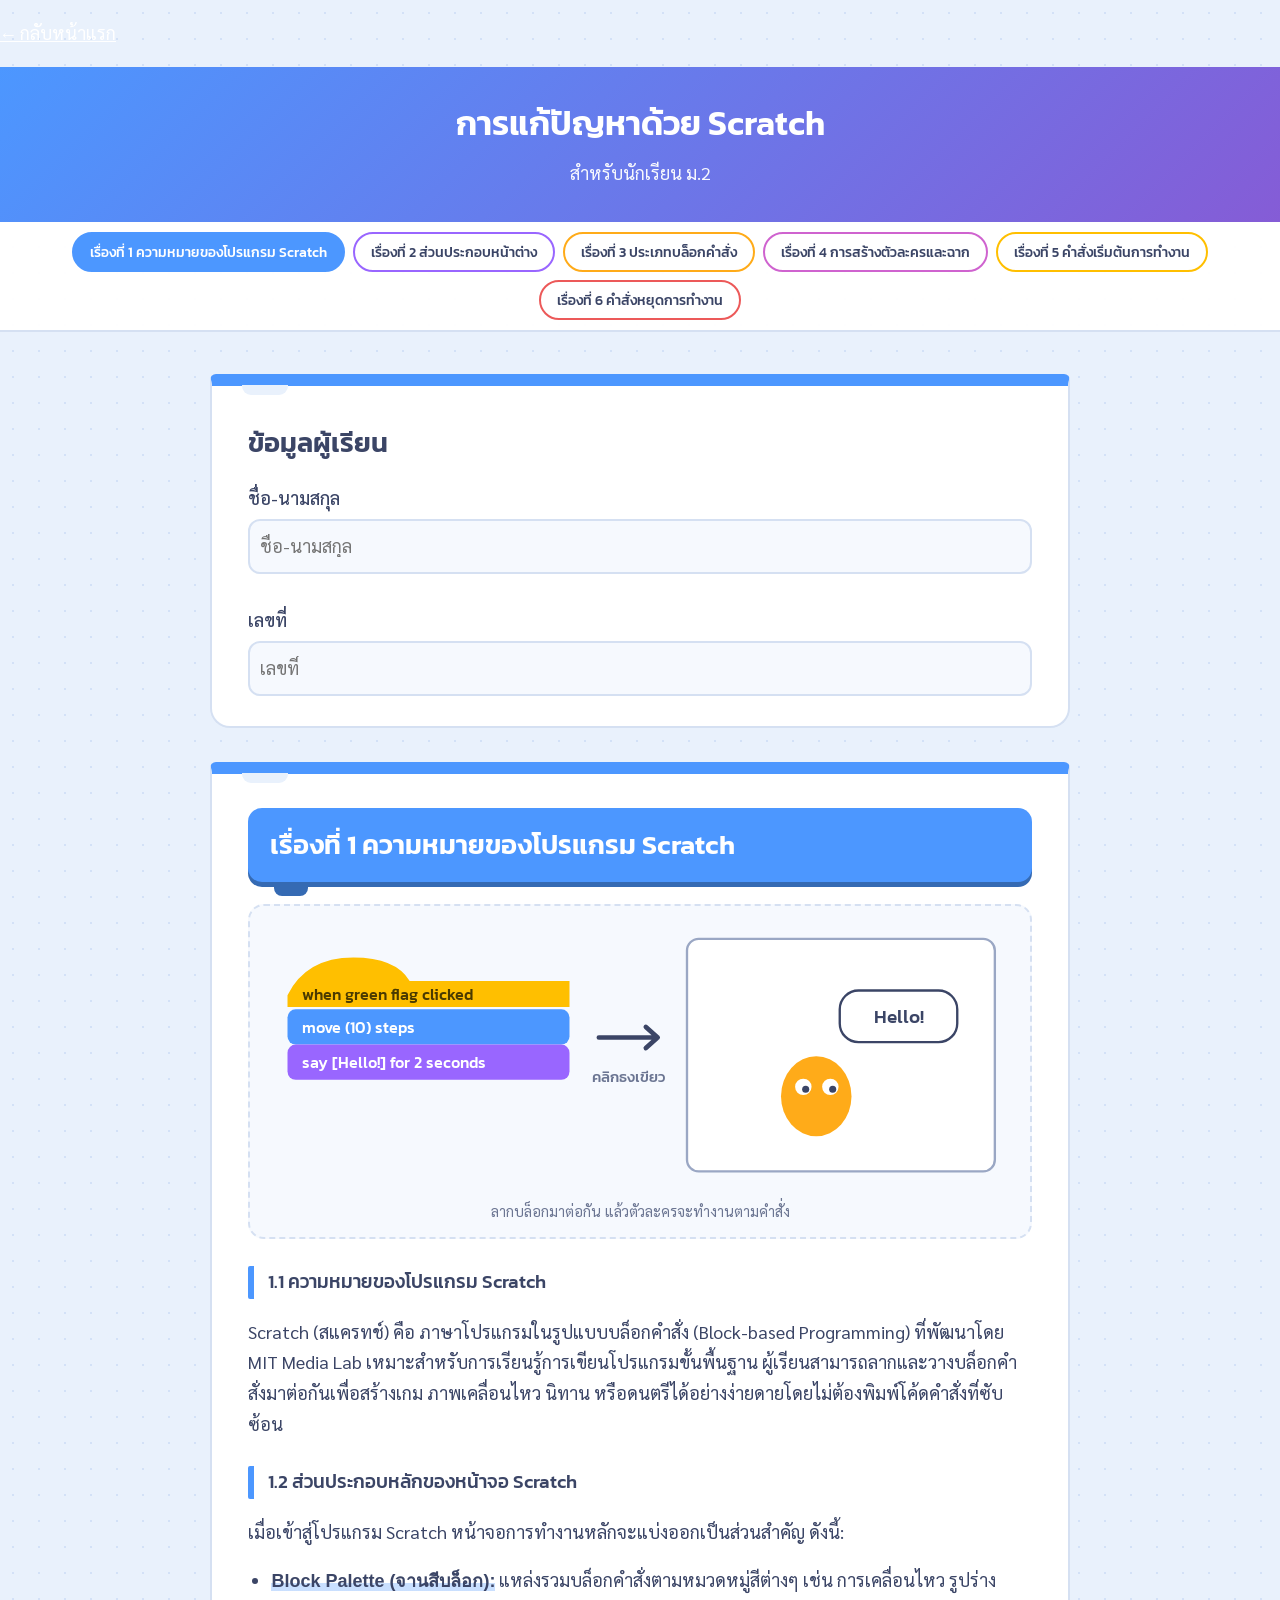
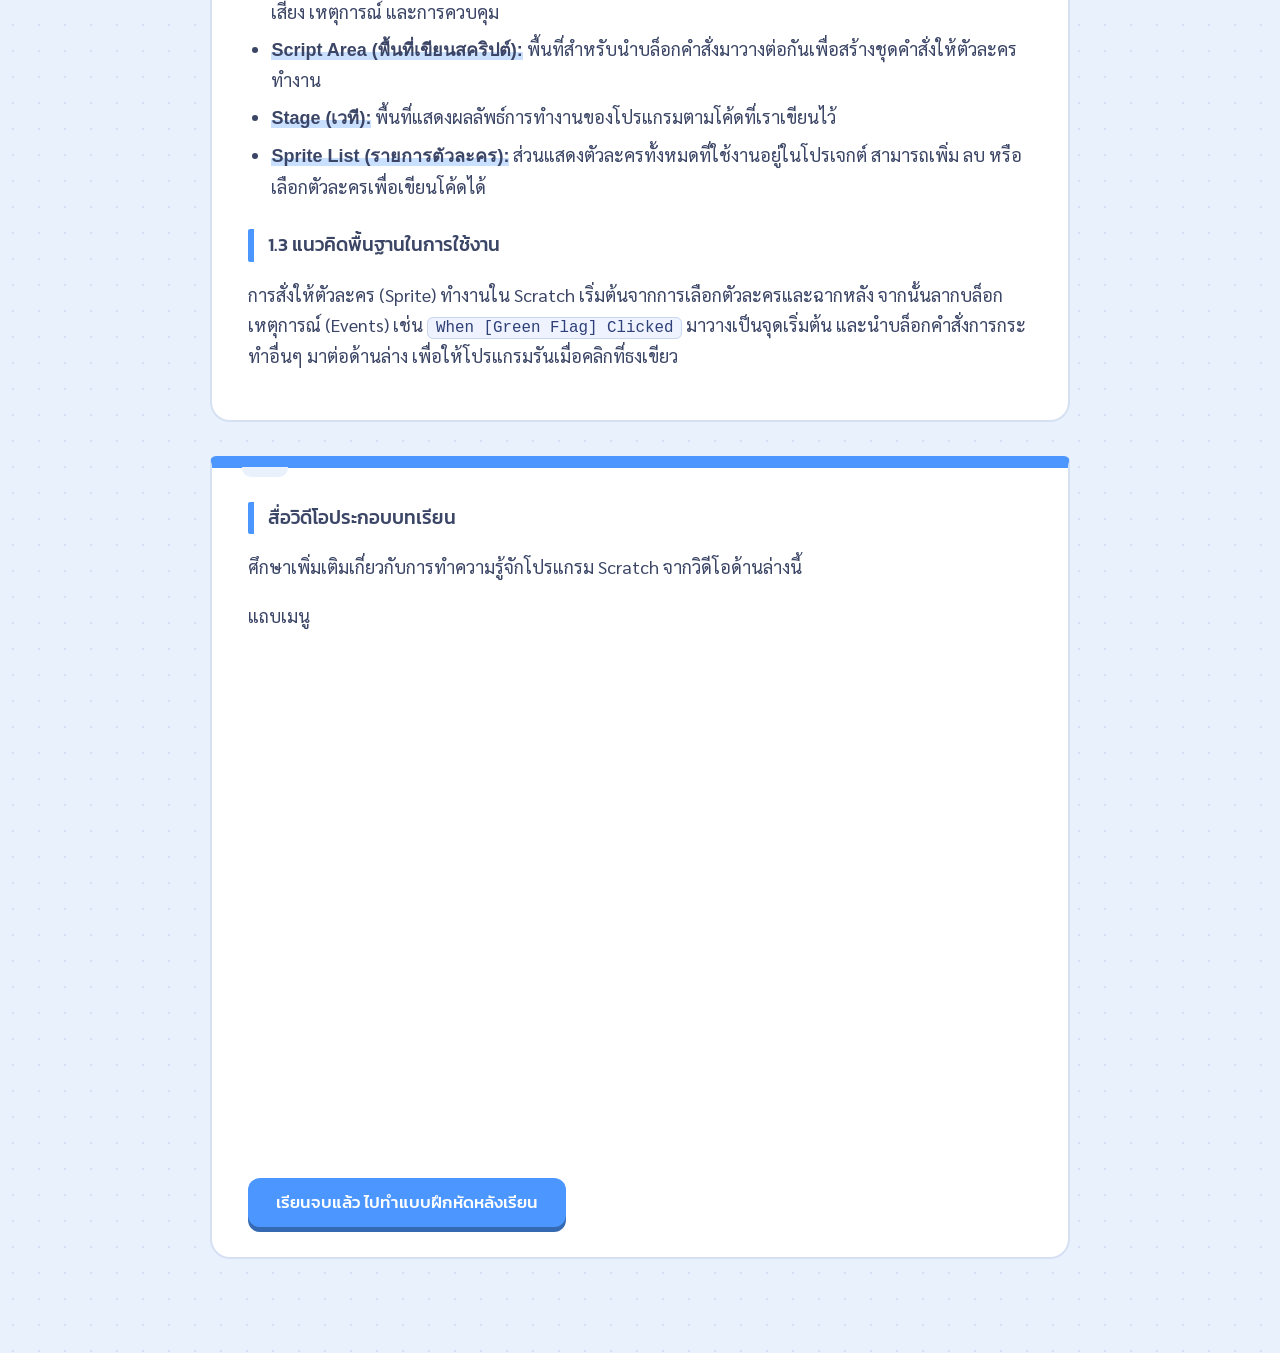
==== commit f4aa549b: "Update lesson.html" ====
--- a/lesson.html
+++ b/lesson.html
@@ -57,9 +57,7 @@
     <h3>สื่อวิดีโอประกอบบทเรียน</h3>
     <p>ศึกษาเพิ่มเติมเกี่ยวกับการทำความรู้จักโปรแกรม Scratch จากวิดีโอด้านล่างนี้</p>
     <p>แถบเมนู</p>    
-    <iframe width="100%" height="315" src="https://drive.google.com/file/d/1Imt_7iwK6FMS3oG3ZxiDhzzlTr-MvxZa/preview" frameborder="0" allowfullscreen></iframe>
-    <p>เวที</p>
-    <iframe width="100%" height="315" src="https://drive.google.com/file/d/1digzezHLLA-vFRR8dt9nXIqUPwrgjTnu/preview" frameborder="0" allowfullscreen></iframe>    
+    <iframe width="100%" height="315" src="https://drive.google.com/file/d/1Imt_7iwK6FMS3oG3ZxiDhzzlTr-MvxZa/preview" frameborder="0" allowfullscreen></iframe>    
     <br><br>
     <button onclick="finishLesson(1)">เรียนจบแล้ว ไปทำแบบฝึกหัดหลังเรียน</button>
     </div>
@@ -223,7 +221,10 @@
   <div class="card" id="u2lesson2" style="display:none;">
     <h3>สื่อวิดีโอประกอบบทเรียน</h3>
     <p>ศึกษาเพิ่มเติมเกี่ยวกับส่วนประกอบของหน้าต่างโปรแกรม Scratch จากวิดีโอด้านล่างนี้</p>
-    <iframe width="100%" height="315" src="https://www.youtube.com/embed/jXJ6r3XzqGk" frameborder="0" allowfullscreen></iframe>
+    <p>เวที</p>
+    <iframe width="100%" height="315" src="https://drive.google.com/file/d/1digzezHLLA-vFRR8dt9nXIqUPwrgjTnu/preview" frameborder="0" allowfullscreen></iframe>
+    <p>หน้าต่างเวที</p>
+    <iframe width="100%" height="315" src="https://drive.google.com/file/d/1TaWlacqdXm9hE2_vTT0ssf64lOah0YKd/preview" frameborder="0" allowfullscreen></iframe>
     <br><br>
     <button onclick="finishLesson(2)">เรียนจบแล้ว ไปทำแบบฝึกหัดหลังเรียน</button>
   </div>
@@ -526,7 +527,10 @@
 <div class="card" id="u4lesson2" style="display:none;">
     <h3>สื่อวิดีโอประกอบบทเรียน</h3>
     <p>ศึกษาเพิ่มเติมเกี่ยวกับการสร้างตัวละครและฉากในโปรแกรม Scratch จากวิดีโอด้านล่างนี้</p>
-    <iframe width="100%" height="315" src="https://www.youtube.com/embed/jXJ6r3XzqGk" frameborder="0" allowfullscreen></iframe>
+    <p>ตัวละคร</p>
+    <iframe width="100%" height="315" src="https://drive.google.com/file/d/1N_ApIxG5mGLHBVWgBHLVXNtqBo3kp4CP/preview" frameborder="0" allowfullscreen></iframe>
+    <p>คอสตูม</p>
+     <iframe width="100%" height="315" src="https://drive.google.com/file/d/1anwxKDtBKN1JO3mmOEnqf0Disom-imPy/preview" frameborder="0" allowfullscreen></iframe>
     <br><br>
     <button onclick="finishLesson(4)">เรียนจบแล้ว ไปทำแบบฝึกหัดหลังเรียน</button>
 </div>
@@ -1098,6 +1102,16 @@
     _post(n);
   };
 
+  function showAnswerColor(t) {
+    var group = document.querySelectorAll('input[name="' + t.name + '"]');
+    group.forEach(function (r) { r.disabled = true; var l = r.closest('label'); if (l) l.classList.add('locked'); });
+    var lab = t.closest('label');
+    if (lab) lab.classList.add(t.value === '1' ? 'is-correct' : 'is-wrong');
+  }
+document.addEventListener('change', function (e) {
+    var t = e.target;
+    if (t.type === 'radio' && /^u\dpre\d$/.test(t.name)) showAnswerColor(t);
+  });
   renderUnit(1);
   var q = new URLSearchParams(location.search);
   var n = parseInt(q.get('unit'), 10), view = q.get('view');
--- a/scratch.css
+++ b/scratch.css
@@ -120,3 +120,13 @@
 [id^="u"][id*="lesson"] h3{
   padding-left:14px;border-left:6px solid var(--unit);border-radius:2px
 }
+
+/* ผลตอบทันที: ข้อที่เลือกถูก = เขียว, ผิด = แดง */
+label.opt.locked{cursor:default}
+label.opt.locked:hover{border-color:inherit}
+label.opt.is-correct,label.opt.is-correct:has(input:checked){border-color:#2E9E4F!important;background:#E6F7EA!important}
+label.opt.is-wrong,label.opt.is-wrong:has(input:checked){border-color:#E04848!important;background:#FFE9E9!important}
+label.opt.is-correct input:checked{border-color:#2E9E4F!important;background:radial-gradient(#2E9E4F 0 45%,#fff 50%)!important}
+label.opt.is-wrong input:checked{border-color:#E04848!important;background:radial-gradient(#E04848 0 45%,#fff 50%)!important}
+label.opt.is-correct .opt-text{color:#1B6B34;font-weight:500}
+label.opt.is-wrong .opt-text{color:#9B2626;font-weight:500}
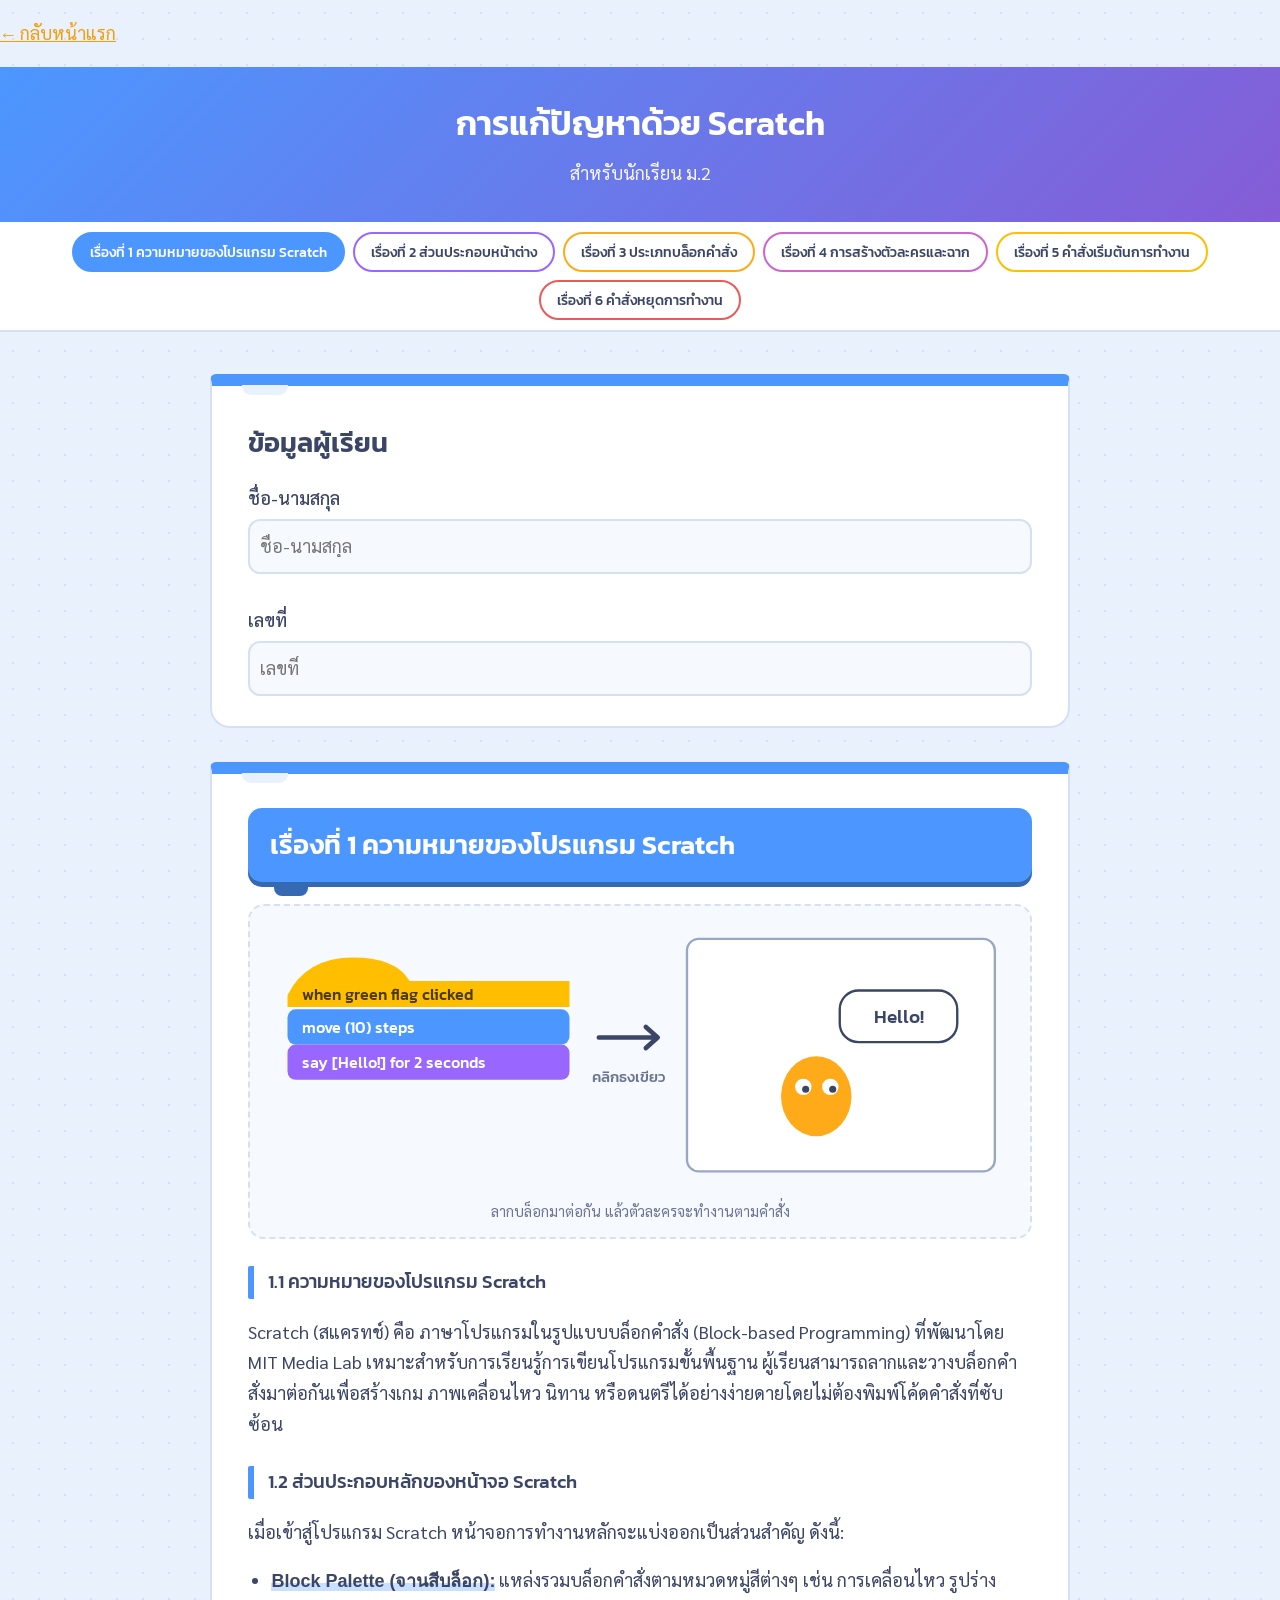
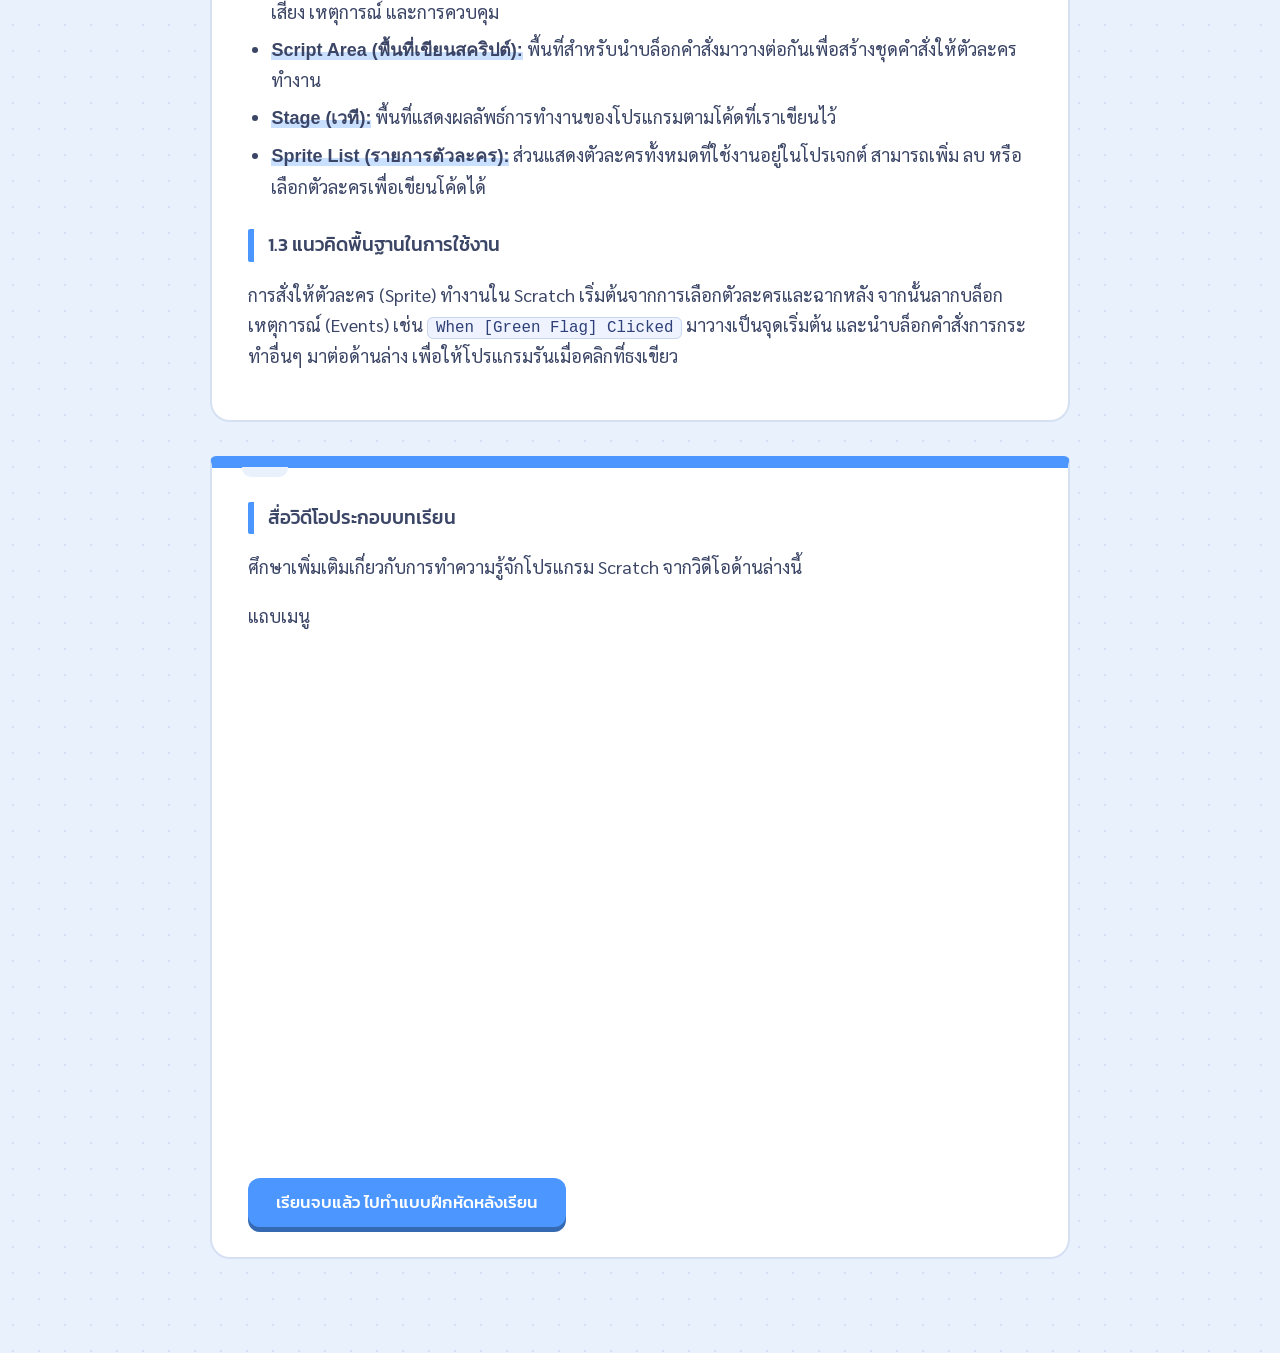
==== commit 97fdc6ea: "Update lesson.html" ====
--- a/lesson.html
+++ b/lesson.html
@@ -5,7 +5,7 @@
 <meta name="viewport" content="width=device-width, initial-scale=1.0">
 <title>บทเรียน Scratch (เรื่องที่ 1-6)</title>
 <link rel="stylesheet" href="scratch.css">
-<p><a href="index.html" style="color:#fff">← กลับหน้าแรก</a></p>  
+<p><a href="index.html" style="color:#F59E0B">← กลับหน้าแรก</a></p>  
 </head>
 <body>
 
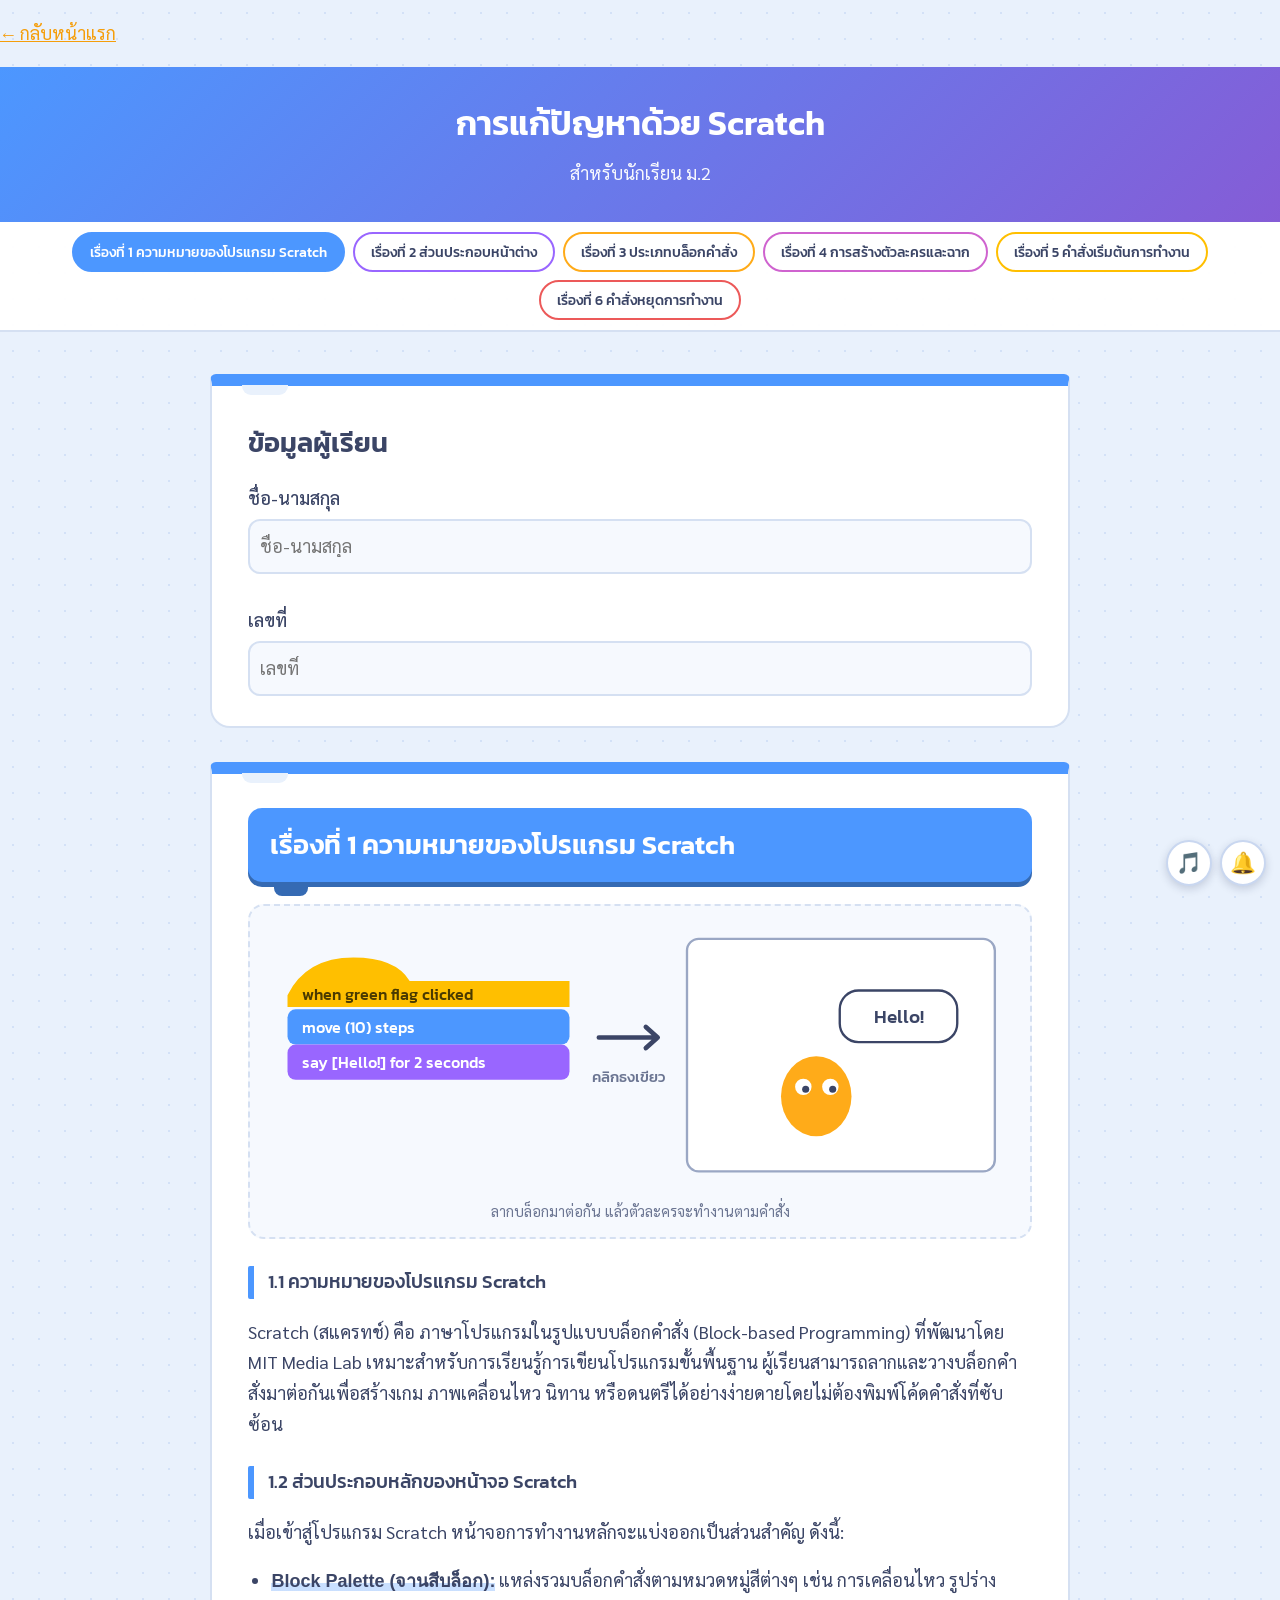
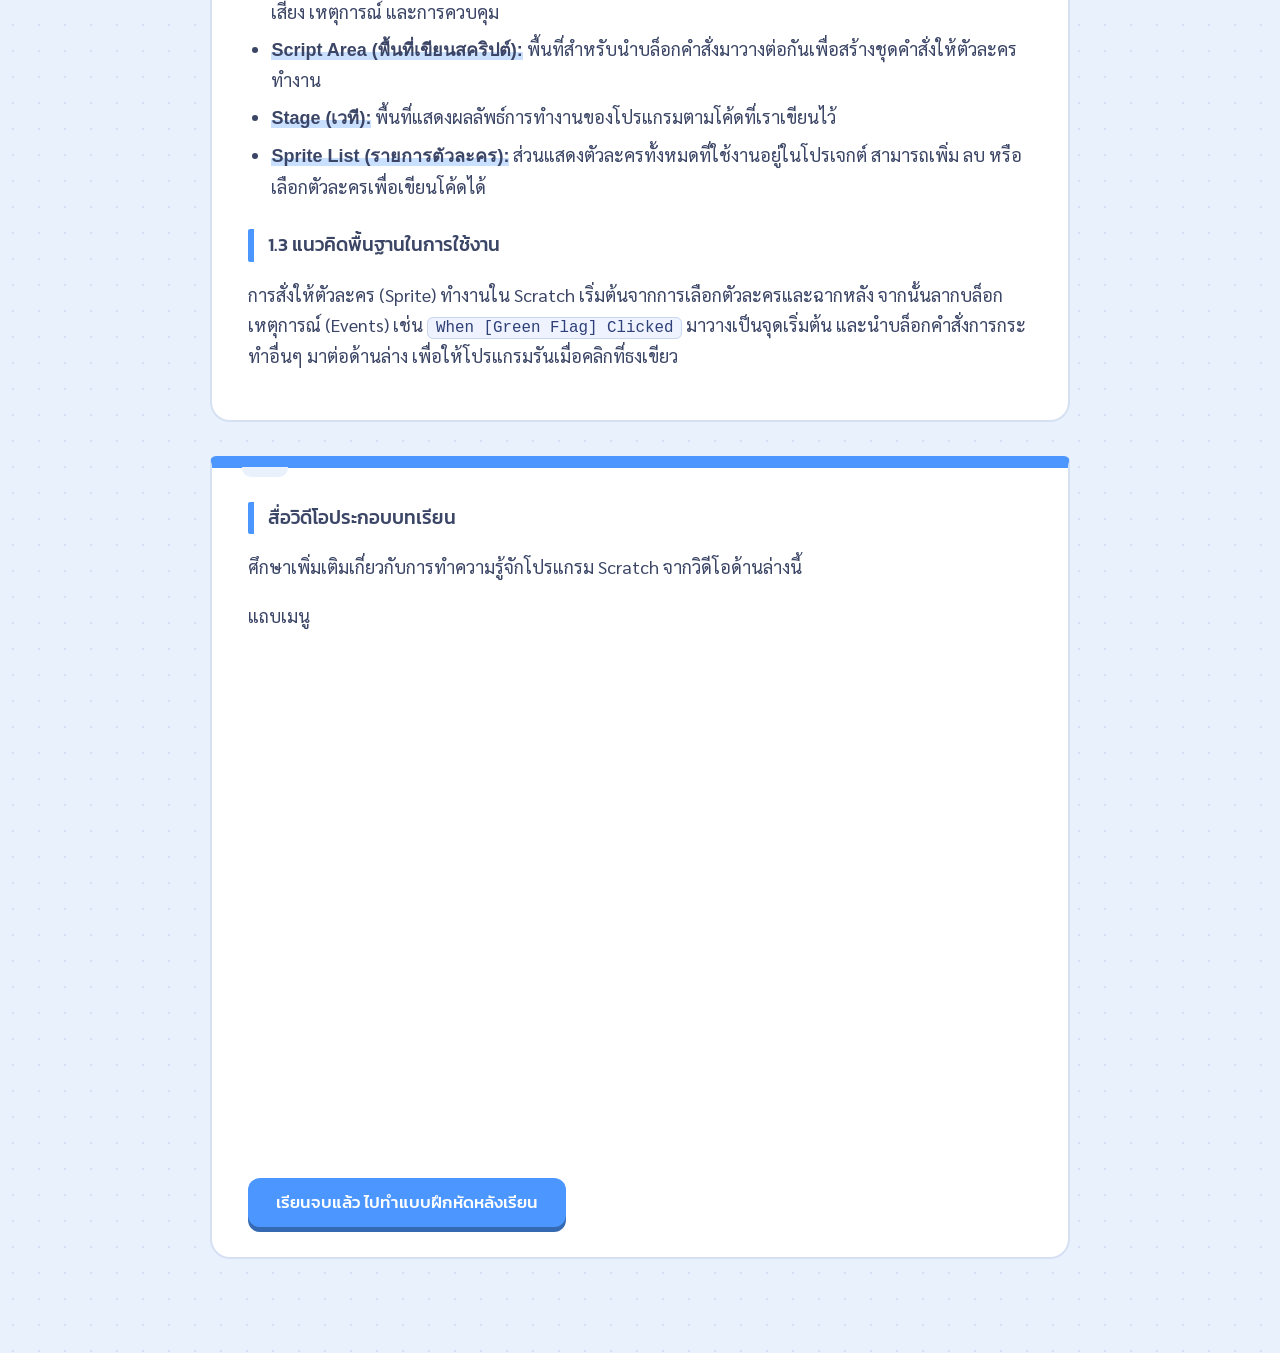
==== commit f2bb8958: "Update lesson.html" ====
--- a/lesson.html
+++ b/lesson.html
@@ -1126,5 +1126,6 @@
   }
 });
 </script>
+<script src="sound.js"></script>
 </body>
 </html>
